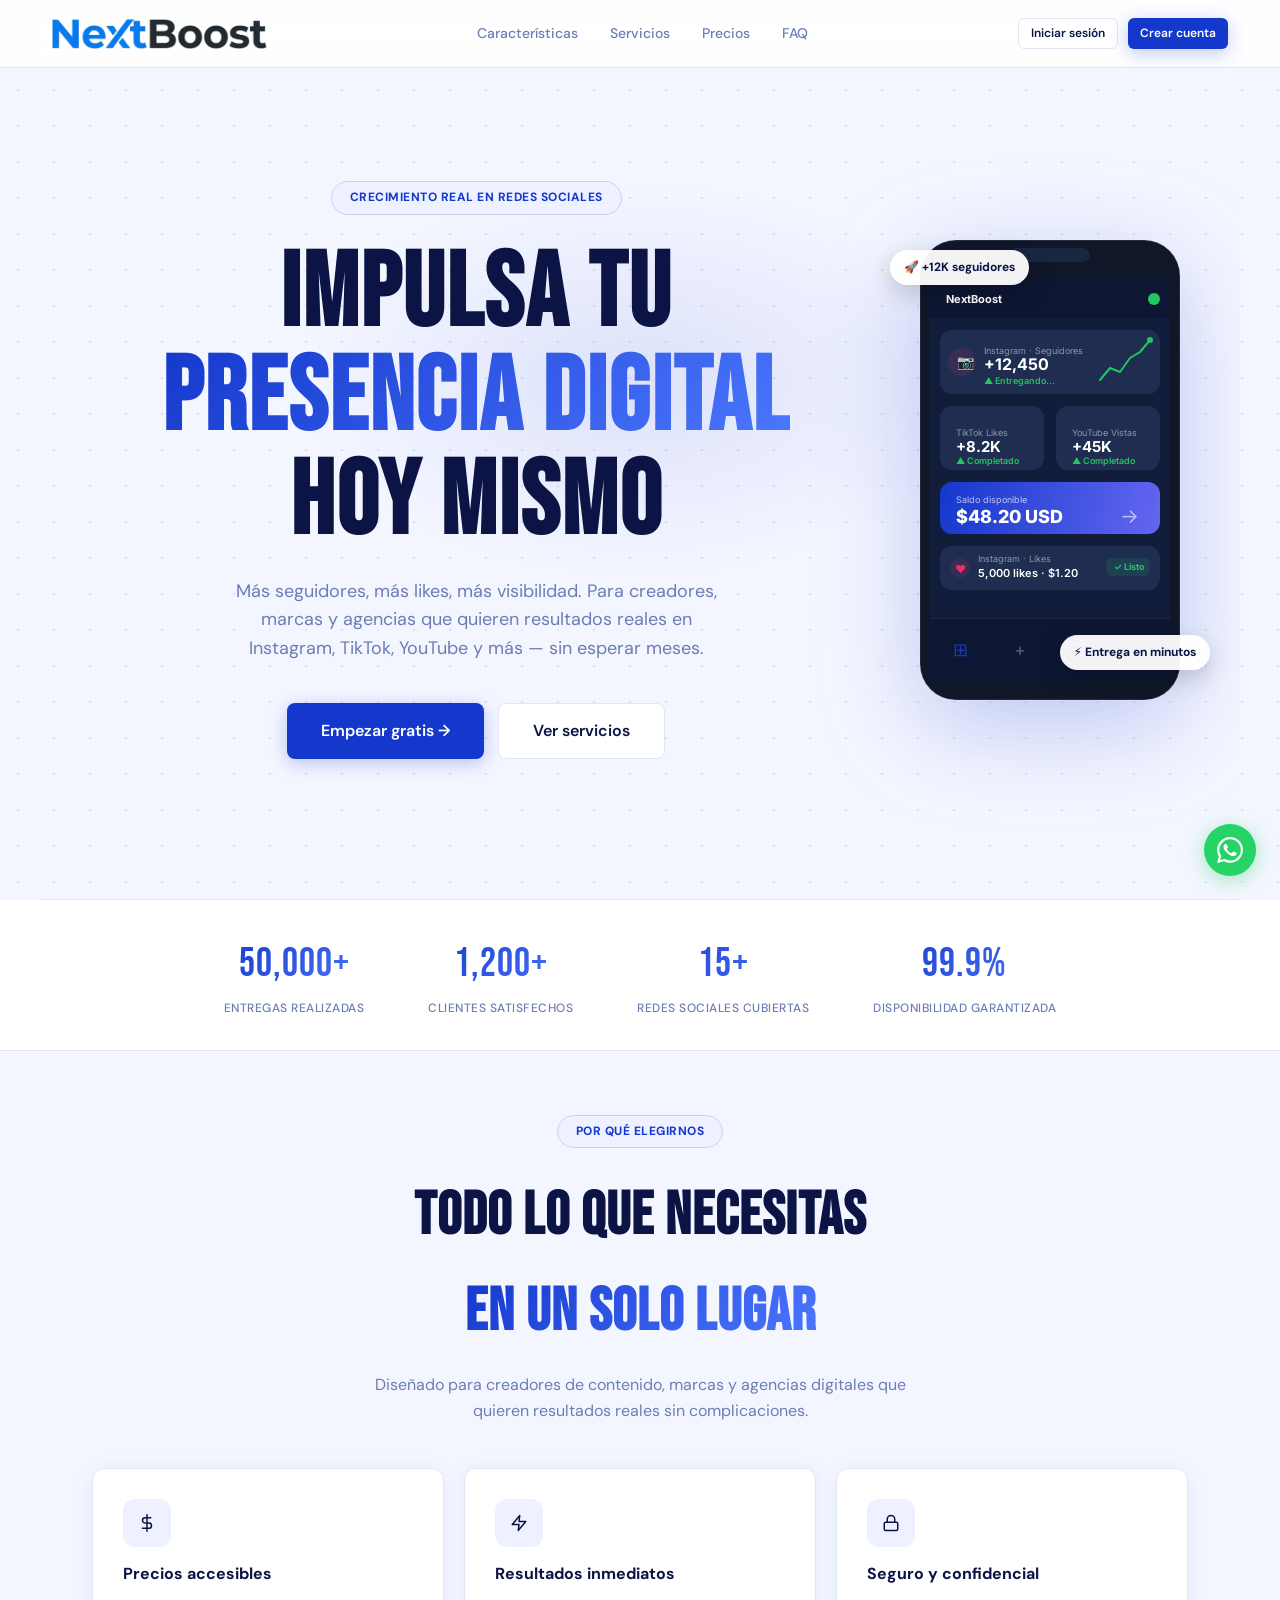
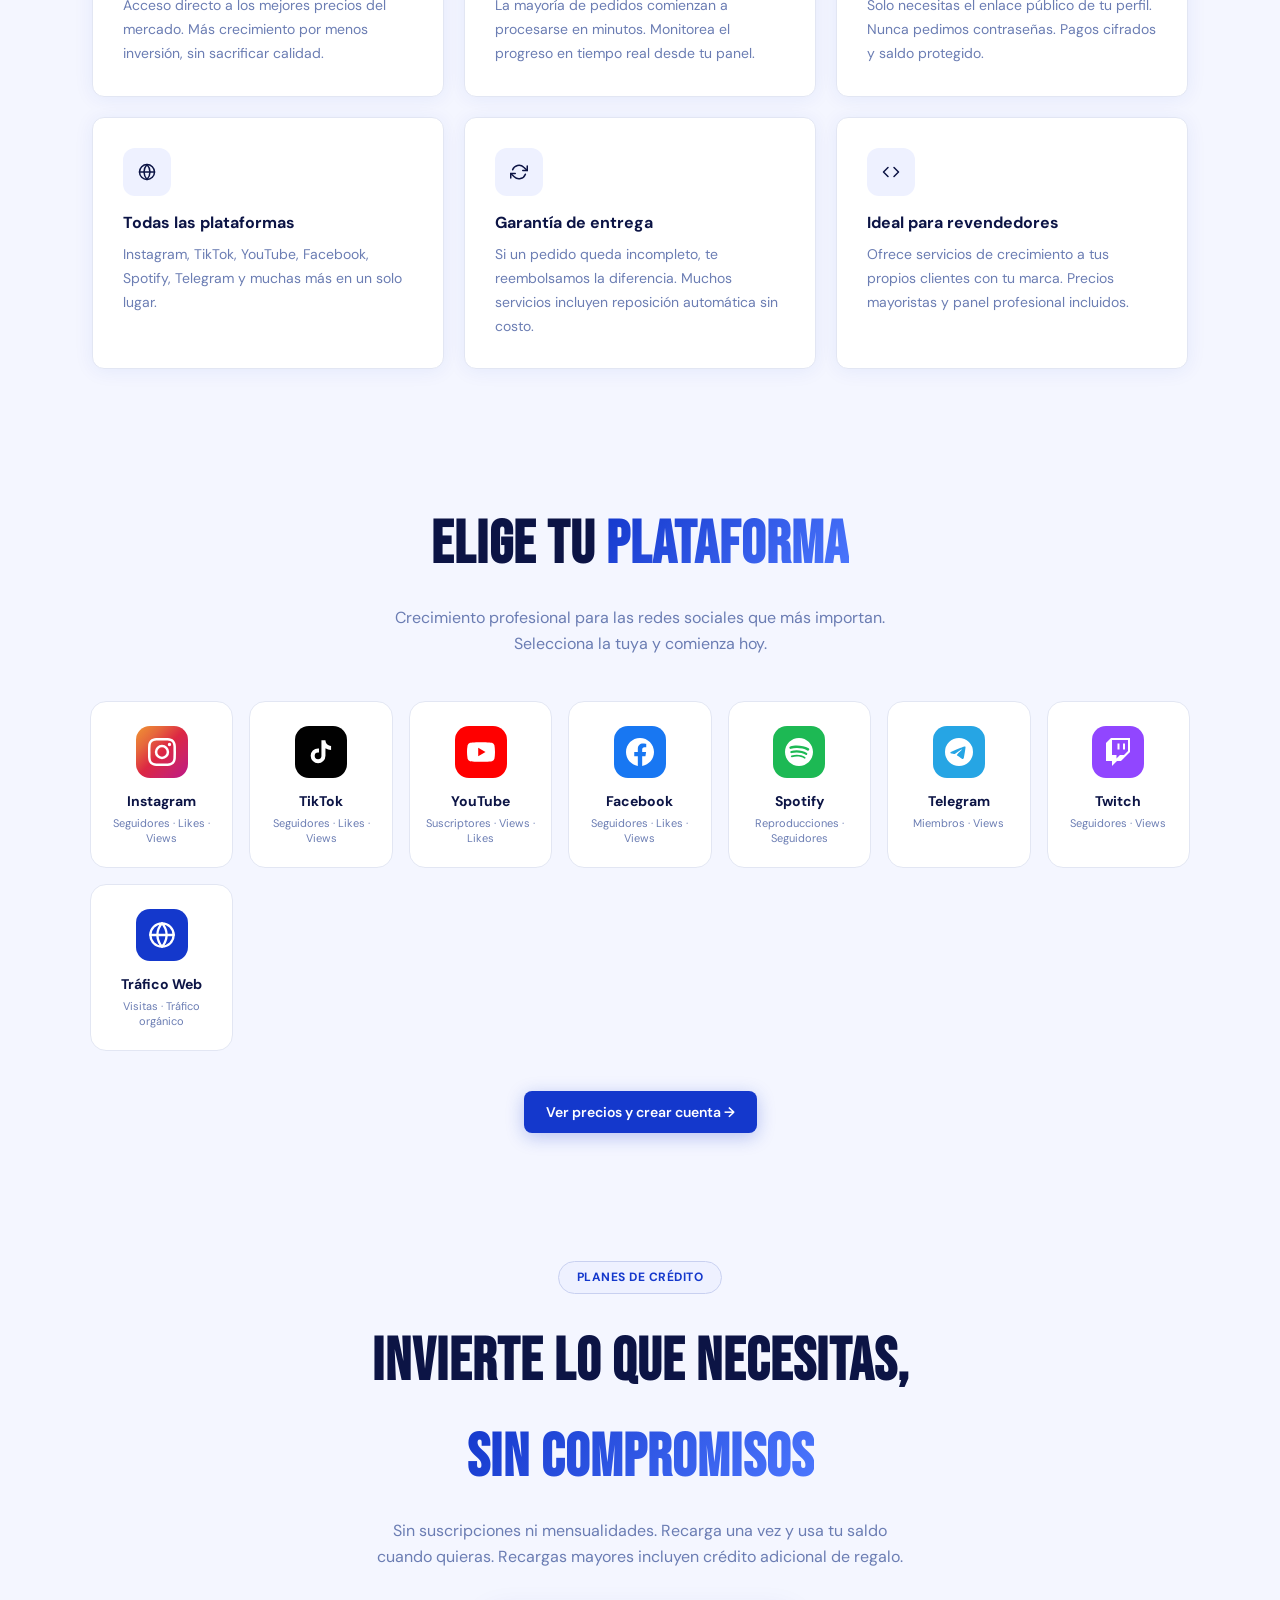
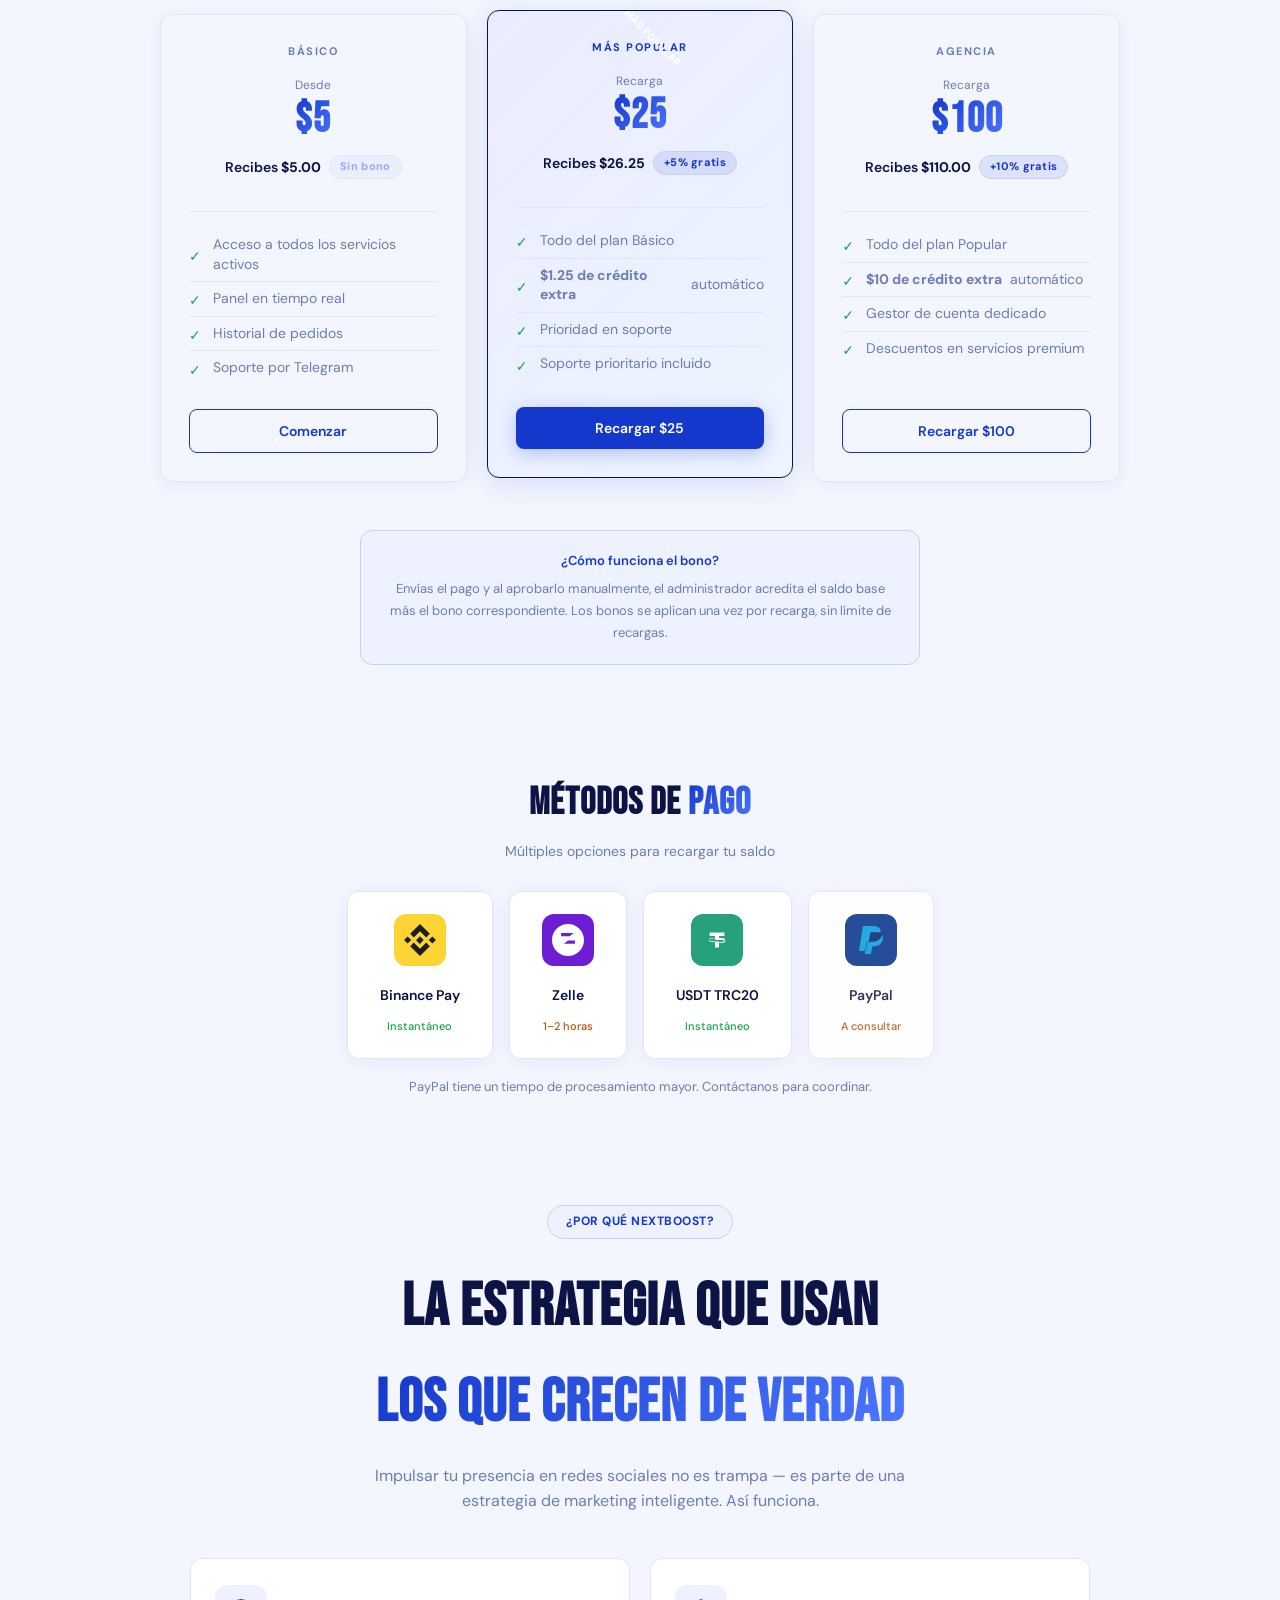
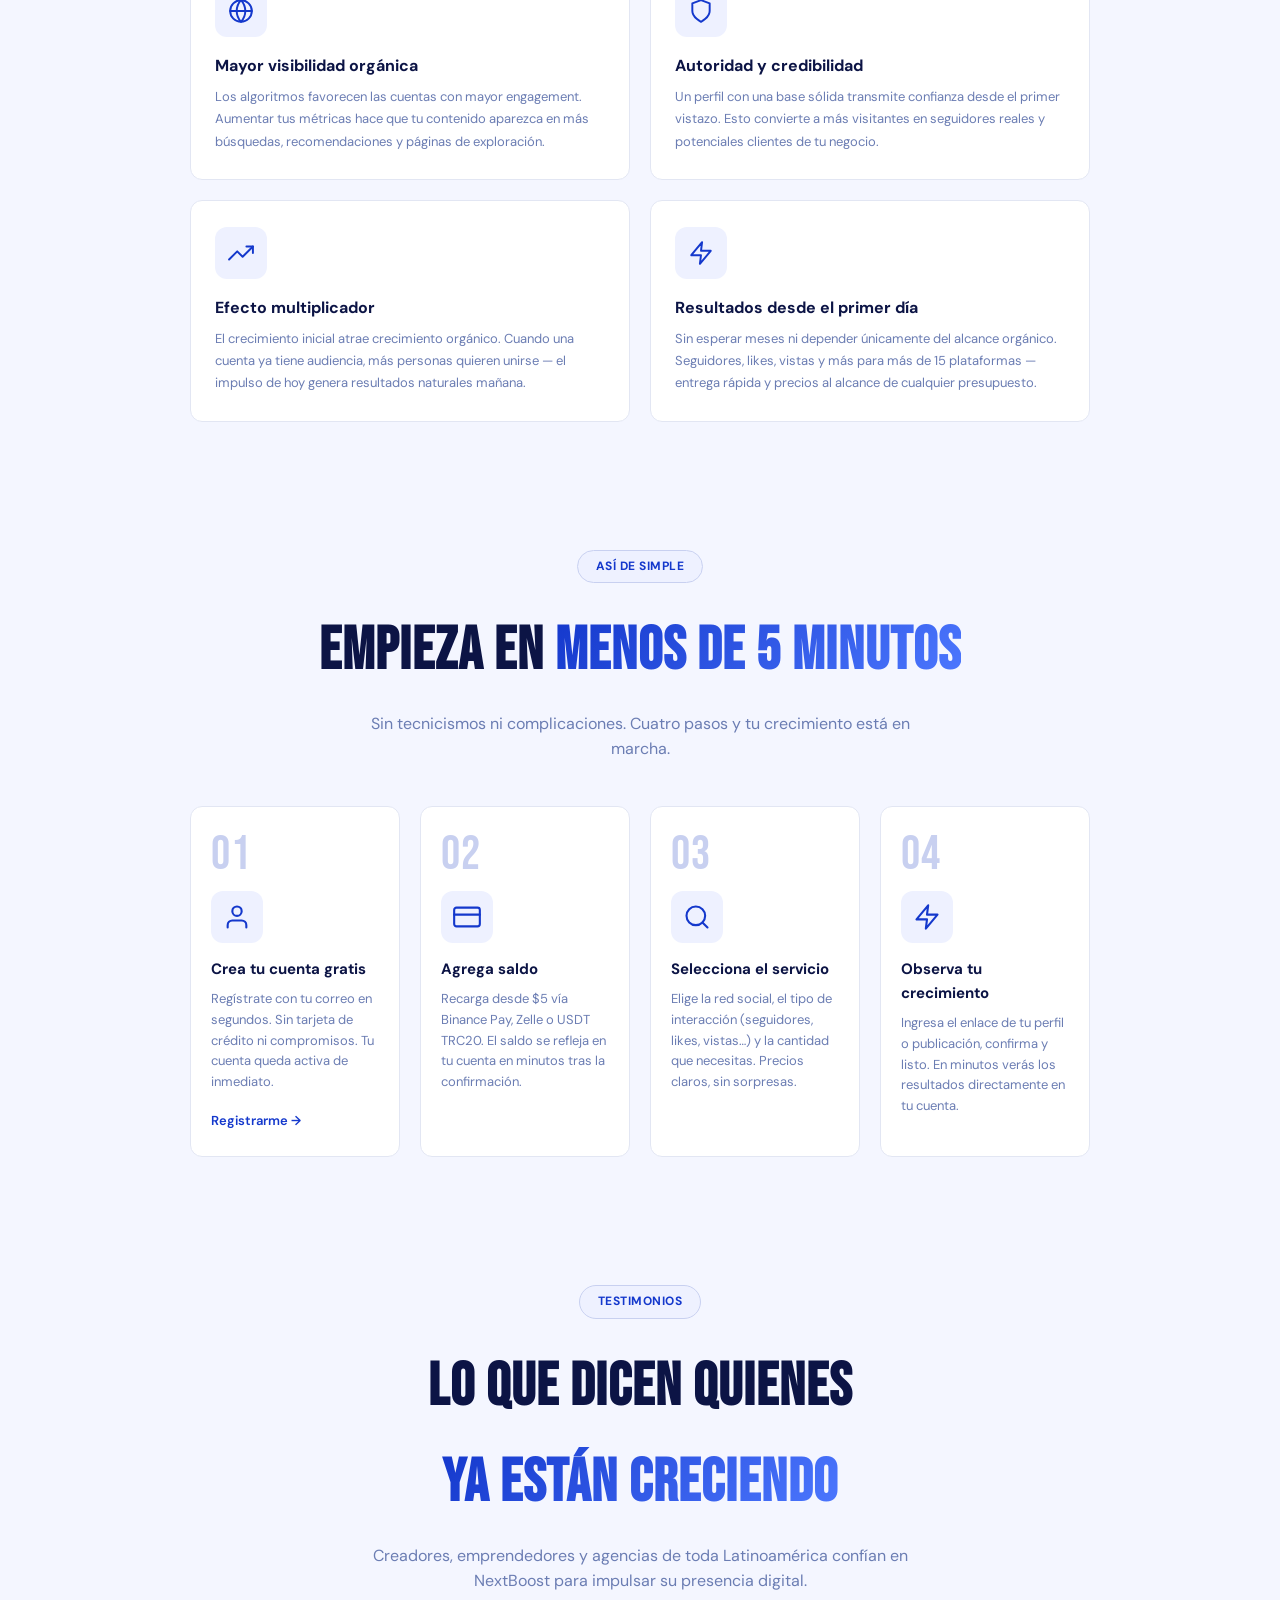
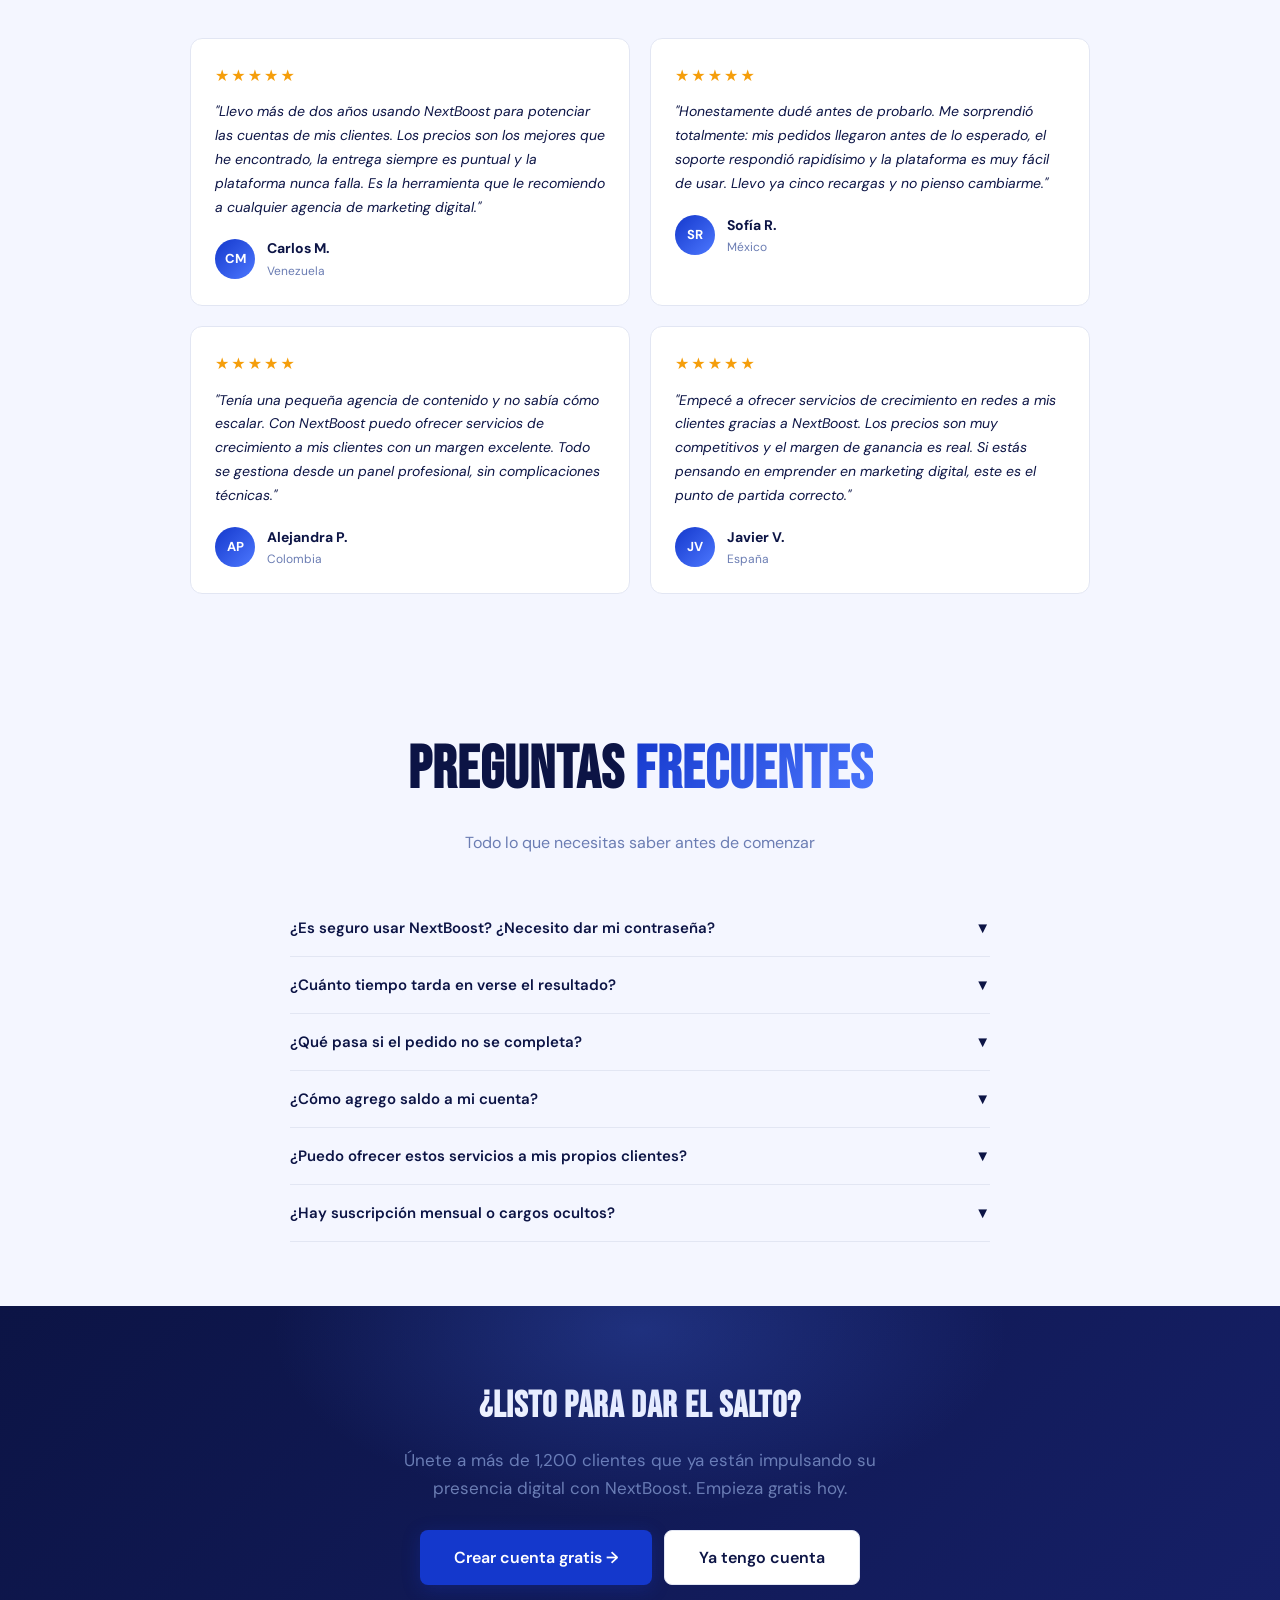
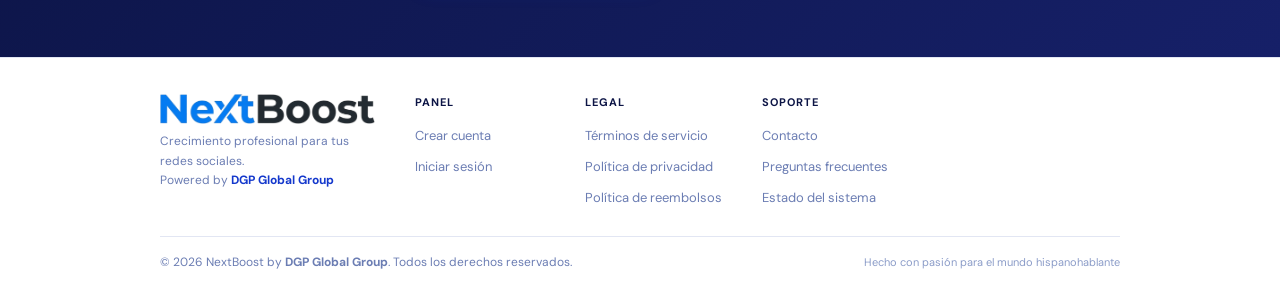
==== index.html @ 51f1a0be "SEO fixes, real PWA support, and system status page - Replace wrong domain (nextboostdgp.pages.dev -" ====
<!DOCTYPE html>
<html lang="es">
<head>
  <meta charset="UTF-8">
  <link rel="icon" type="image/svg+xml" href="favicon.svg">
  <meta name="viewport" content="width=device-width, initial-scale=1.0">
  <title>NextBoost — Impulsa tu Presencia en Redes Sociales | Seguidores, Likes y Más</title>
  <meta name="description" content="Haz crecer tu Instagram, TikTok, YouTube y más con NextBoost. Más seguidores, likes y vistas con entrega rápida, precios accesibles y soporte real. Crea tu cuenta gratis.">
  <meta name="keywords" content="crecer en instagram, más seguidores tiktok, aumentar vistas youtube, impulsar redes sociales, marketing digital, crecimiento redes sociales, seguidores instagram, likes tiktok">
  <meta property="og:type"        content="website">
  <meta property="og:title"       content="NextBoost — Impulsa tu Presencia en Redes Sociales">
  <meta property="og:description" content="Más seguidores, likes y vistas para Instagram, TikTok, YouTube y más. Entrega rápida, precios accesibles y soporte real.">
  <meta property="og:image"       content="https://nextboost.dgp-link.com/og-image.png">
  <meta property="og:image:width" content="1200">
  <meta property="og:image:height" content="630">
  <meta property="og:site_name"   content="NextBoost">
  <meta name="twitter:card"        content="summary_large_image">
  <meta name="twitter:title"       content="NextBoost — Impulsa tu Presencia en Redes Sociales">
  <meta name="twitter:description" content="Haz crecer tu Instagram, TikTok y YouTube con seguidores, likes y vistas reales. Rápido, seguro y accesible.">
  <meta name="twitter:image"       content="https://nextboost.dgp-link.com/og-image.png">
  <link rel="manifest" href="manifest.json">
  <meta name="theme-color" content="#1438cc">
  <link rel="canonical" href="https://nextboost.dgp-link.com/">
  <meta property="og:url" content="https://nextboost.dgp-link.com/">
  <link rel="preconnect" href="https://fonts.googleapis.com">
  <link rel="preconnect" href="https://fonts.gstatic.com" crossorigin>
  <link rel="preload" as="style" href="https://fonts.googleapis.com/css2?family=Inter:wght@400;500;600;700;800&display=swap" onload="this.onload=null;this.rel='stylesheet'">
  <noscript><link href="https://fonts.googleapis.com/css2?family=Inter:wght@400;500;600;700;800&display=swap" rel="stylesheet"></noscript>
  <link rel="stylesheet" href="css/style.css">
  <style>
    /* Hero two-column layout */
    .hero-inner {
      position: relative; z-index: 1;
      display: flex; align-items: center; gap: 48px;
      max-width: 1100px; width: 100%;
    }
    .hero-text { flex: 1; min-width: 0; }
    .hero-visual {
      flex: 0 0 280px; position: relative;
      display: flex; align-items: center; justify-content: center;
    }
    .hero-badge-float {
      position: absolute; background: rgba(255,255,255,.95);
      color: var(--navy); font-size: 12px; font-weight: 700;
      padding: 8px 14px; border-radius: 24px;
      box-shadow: 0 8px 24px rgba(0,0,0,.18);
      white-space: nowrap; animation: floatBadge 3s ease-in-out infinite;
    }
    .hero-badge-float-1 { top: 20px; left: -20px; animation-delay: 0s; }
    .hero-badge-float-2 { bottom: 40px; right: -20px; animation-delay: 1.5s; }
    @keyframes floatBadge {
      0%, 100% { transform: translateY(0); }
      50%       { transform: translateY(-8px); }
    }
    @media (max-width: 768px) {
      .hero-inner { flex-direction: column; text-align: center; gap: 32px; }
      .hero-text h1 { font-size: clamp(28px, 8vw, 42px); }
      .hero-text p { margin: 0 auto 28px; max-width: 400px; }
      .hero-btns { justify-content: center; }
      .hero-visual { flex: none; width: 220px; }
      .hero-badge-float-1 { top: 10px; left: -10px; }
      .hero-badge-float-2 { bottom: 20px; right: -10px; }
    }

    .hero-particle {
      position: absolute;
      border-radius: 50%;
      animation: float 8s ease-in-out infinite;
      pointer-events: none;
    }
    @keyframes float {
      0%, 100% { transform: translateY(0) scale(1); }
      50%       { transform: translateY(-20px) scale(1.05); }
    }
    .glow-orb {
      position: absolute;
      border-radius: 50%;
      filter: blur(60px);
      pointer-events: none;
      opacity: .15;
    }
    .pricing-card {
      background: var(--card); border: 1px solid var(--border);
      border-radius: var(--radius); padding: 28px; text-align: center;
      transition: all .2s; position: relative; overflow: hidden;
    }
    .pricing-card.featured {
      border-color: var(--primary);
      background: linear-gradient(135deg, #7c6fff12, #00d4ff08);
    }
    .pricing-card.featured::before {
      content: '⚡ MÁS POPULAR';
      position: absolute; top: 14px; right: -28px;
      background: linear-gradient(135deg, var(--primary), var(--primary2));
      color: #fff; font-size: 10px; font-weight: 700;
      padding: 4px 36px; transform: rotate(45deg);
      letter-spacing: .5px;
    }
    .pricing-card:hover { transform: translateY(-4px); border-color: var(--primary); }
    .price-val { font-size: 42px; font-weight: 800; margin: 12px 0 6px; }
    .price-per { font-size: 13px; color: var(--muted); margin-bottom: 20px; }
    .price-list { list-style: none; text-align: left; margin-bottom: 24px; }
    .price-list li { padding: 7px 0; font-size: 14px; border-bottom: 1px solid var(--border); display: flex; gap: 8px; align-items: center; }
    .price-list li:last-child { border-bottom: none; }
    .price-list li::before { content: '✓'; color: var(--green); font-weight: 700; }
    .counter { transition: all .5s; }
    .faq-item { border-bottom: 1px solid var(--border); }
    .faq-q { width: 100%; background: none; border: none; color: var(--text); text-align: left; padding: 18px 0; font-size: 15px; font-weight: 600; cursor: pointer; display: flex; justify-content: space-between; align-items: center; }
    .faq-q:hover { color: var(--primary); }
    .faq-a { padding-bottom: 16px; color: var(--muted); font-size: 14px; line-height: 1.7; display: none; }
    .faq-item.open .faq-a { display: block; }
    .faq-item.open .faq-arrow { transform: rotate(180deg); }
    .faq-arrow { transition: transform .2s; }
  </style>
<!-- Cloudflare Web Analytics -->
<script defer src='https://static.cloudflareinsights.com/beacon.min.js' data-cf-beacon='{"token": "1aea0aeb111349889a0e7e38d955d5a3"}'></script>
<!-- End Cloudflare Web Analytics -->
</head>
<body>

<!-- NAVBAR -->
<nav class="landing-nav">
  <a href="index.html"><img src="img/logo.png" alt="NextBoost" class="logo-img"></a>
  <div class="nav-links">
    <a href="#features">Características</a>
    <a href="#services">Servicios</a>
    <a href="precios.html">Precios</a>
    <a href="#faq">FAQ</a>
  </div>
  <div class="nav-cta">
    <a href="login.html" class="btn btn-ghost btn-sm">Iniciar sesión</a>
    <a href="register.html" class="btn btn-primary btn-sm">Crear cuenta</a>
  </div>
</nav>

<!-- HERO -->
<section class="hero" style="padding-top:120px">
  <div class="glow-orb" style="width:400px;height:400px;background:var(--primary);top:10%;left:60%"></div>
  <div class="glow-orb" style="width:300px;height:300px;background:var(--accent);top:50%;left:10%"></div>
  <div class="hero-inner">
    <div class="hero-text">
      <div class="hero-badge">Crecimiento real en redes sociales</div>
      <h1>Impulsa tu<br><span class="gradient-text">Presencia Digital</span><br>hoy mismo</h1>
      <p>Más seguidores, más likes, más visibilidad. Para creadores, marcas y agencias que quieren resultados reales en Instagram, TikTok, YouTube y más — sin esperar meses.</p>
      <div class="hero-btns">
        <a href="register.html" class="btn btn-primary btn-lg">Empezar gratis →</a>
        <a href="#services" class="btn btn-ghost btn-lg">Ver servicios</a>
      </div>
    </div>
    <!-- Phone illustration -->
    <div class="hero-visual" aria-hidden="true">
      <svg viewBox="0 0 280 480" fill="none" xmlns="http://www.w3.org/2000/svg" style="width:100%;max-width:280px;filter:drop-shadow(0 24px 48px rgba(20,56,204,.25))">
        <!-- Phone body -->
        <rect x="10" y="10" width="260" height="460" rx="36" fill="#0f1729" stroke="rgba(255,255,255,.12)" stroke-width="1.5"/>
        <!-- Screen -->
        <rect x="20" y="50" width="240" height="400" rx="8" fill="#111d3a"/>
        <!-- Notch -->
        <rect x="100" y="18" width="80" height="14" rx="7" fill="#1a2540"/>
        <!-- Top bar -->
        <rect x="20" y="50" width="240" height="38" rx="0" fill="#0d1633"/>
        <text x="36" y="73" fill="white" font-size="11" font-weight="700" font-family="Inter,sans-serif">NextBoost</text>
        <circle cx="244" cy="69" r="6" fill="#22c55e"/>

        <!-- Stat card 1 - Instagram followers -->
        <rect x="30" y="100" width="220" height="64" rx="12" fill="#1e2d50"/>
        <circle cx="52" cy="132" r="14" fill="#e1306c22"/>
        <text x="47" y="137" fill="#e1306c" font-size="14" font-family="Inter,sans-serif">📷</text>
        <text x="74" y="124" fill="rgba(255,255,255,.5)" font-size="9" font-family="Inter,sans-serif">Instagram · Seguidores</text>
        <text x="74" y="140" fill="white" font-size="16" font-weight="700" font-family="Inter,sans-serif">+12,450</text>
        <text x="74" y="154" fill="#22c55e" font-size="9" font-weight="600" font-family="Inter,sans-serif">▲ Entregando...</text>
        <!-- Mini chart -->
        <polyline points="190,150 200,138 210,142 220,128 230,122 240,110" stroke="#22c55e" stroke-width="2" stroke-linecap="round" stroke-linejoin="round"/>
        <circle cx="240" cy="110" r="3" fill="#22c55e"/>

        <!-- Stat card 2 - TikTok likes -->
        <rect x="30" y="176" width="104" height="64" rx="12" fill="#1e2d50"/>
        <text x="46" y="206" fill="rgba(255,255,255,.5)" font-size="9" font-family="Inter,sans-serif">TikTok Likes</text>
        <text x="46" y="222" fill="white" font-size="15" font-weight="700" font-family="Inter,sans-serif">+8.2K</text>
        <text x="46" y="234" fill="#22c55e" font-size="9" font-weight="600" font-family="Inter,sans-serif">▲ Completado</text>

        <!-- Stat card 3 - YouTube views -->
        <rect x="146" y="176" width="104" height="64" rx="12" fill="#1e2d50"/>
        <text x="162" y="206" fill="rgba(255,255,255,.5)" font-size="9" font-family="Inter,sans-serif">YouTube Vistas</text>
        <text x="162" y="222" fill="white" font-size="15" font-weight="700" font-family="Inter,sans-serif">+45K</text>
        <text x="162" y="234" fill="#22c55e" font-size="9" font-weight="600" font-family="Inter,sans-serif">▲ Completado</text>

        <!-- Balance -->
        <rect x="30" y="252" width="220" height="52" rx="12" fill="url(#grad1)"/>
        <defs>
          <linearGradient id="grad1" x1="30" y1="252" x2="250" y2="304" gradientUnits="userSpaceOnUse">
            <stop offset="0%" stop-color="#1438cc"/>
            <stop offset="100%" stop-color="#6366f1"/>
          </linearGradient>
        </defs>
        <text x="46" y="273" fill="rgba(255,255,255,.7)" font-size="9" font-family="Inter,sans-serif">Saldo disponible</text>
        <text x="46" y="293" fill="white" font-size="18" font-weight="800" font-family="Inter,sans-serif">$48.20 USD</text>
        <text x="210" y="293" fill="rgba(255,255,255,.6)" font-size="20" font-family="Inter,sans-serif">→</text>

        <!-- Recent order -->
        <rect x="30" y="316" width="220" height="44" rx="12" fill="#1e2d50"/>
        <circle cx="50" cy="338" r="10" fill="#e1306c22"/>
        <text x="45" y="343" fill="#e1306c" font-size="11" font-family="Inter,sans-serif">♥</text>
        <text x="68" y="332" fill="rgba(255,255,255,.5)" font-size="9" font-family="Inter,sans-serif">Instagram · Likes</text>
        <text x="68" y="347" fill="white" font-size="11" font-weight="600" font-family="Inter,sans-serif">5,000 likes · $1.20</text>
        <rect x="196" y="328" width="44" height="18" rx="6" fill="#22c55e22"/>
        <text x="204" y="340" fill="#22c55e" font-size="9" font-weight="700" font-family="Inter,sans-serif">✓ Listo</text>

        <!-- Bottom nav -->
        <rect x="20" y="388" width="240" height="62" rx="0" fill="#0d1633"/>
        <rect x="20" y="388" width="240" height="1" fill="rgba(255,255,255,.06)"/>
        <text x="50" y="426" fill="#1438cc" font-size="18" font-family="Inter,sans-serif" text-anchor="middle">⊞</text>
        <text x="110" y="426" fill="rgba(255,255,255,.3)" font-size="18" font-family="Inter,sans-serif" text-anchor="middle">+</text>
        <text x="170" y="426" fill="rgba(255,255,255,.3)" font-size="18" font-family="Inter,sans-serif" text-anchor="middle">☰</text>
        <text x="230" y="426" fill="rgba(255,255,255,.3)" font-size="18" font-family="Inter,sans-serif" text-anchor="middle">◎</text>
      </svg>
      <!-- Floating badges -->
      <div class="hero-badge-float hero-badge-float-1">🚀 +12K seguidores</div>
      <div class="hero-badge-float hero-badge-float-2">⚡ Entrega en minutos</div>
    </div>
  </div>
</section>

<!-- STATS -->
<div class="stats-bar">
  <div class="stat-item">
    <div class="val gradient-text"><span class="counter" data-target="50000">0</span>+</div>
    <div class="lbl">Entregas realizadas</div>
  </div>
  <div class="stat-item">
    <div class="val gradient-text"><span class="counter" data-target="1200">0</span>+</div>
    <div class="lbl">Clientes satisfechos</div>
  </div>
  <div class="stat-item">
    <div class="val gradient-text"><span class="counter" data-target="15">0</span>+</div>
    <div class="lbl">Redes sociales cubiertas</div>
  </div>
  <div class="stat-item">
    <div class="val gradient-text">99.9%</div>
    <div class="lbl">Disponibilidad garantizada</div>
  </div>
</div>

<!-- FEATURES -->
<section id="features">
  <div class="hero-badge" style="margin:0 auto 20px;display:table">Por qué elegirnos</div>
  <h2>Todo lo que necesitas<br><span class="gradient-text">en un solo lugar</span></h2>
  <p class="subtitle">Diseñado para creadores de contenido, marcas y agencias digitales que quieren resultados reales sin complicaciones.</p>
  <div class="features-grid">
    <div class="feature-card">
      <div class="icon"><svg width="18" height="18" viewBox="0 0 24 24" fill="none" stroke="currentColor" stroke-width="2" stroke-linecap="round" stroke-linejoin="round"><line x1="12" y1="1" x2="12" y2="23"/><path d="M17 5H9.5a3.5 3.5 0 0 0 0 7h5a3.5 3.5 0 0 1 0 7H6"/></svg></div>
      <h3>Precios accesibles</h3>
      <p>Acceso directo a los mejores precios del mercado. Más crecimiento por menos inversión, sin sacrificar calidad.</p>
    </div>
    <div class="feature-card">
      <div class="icon"><svg width="18" height="18" viewBox="0 0 24 24" fill="none" stroke="currentColor" stroke-width="2" stroke-linecap="round" stroke-linejoin="round"><polygon points="13 2 3 14 12 14 11 22 21 10 12 10 13 2"/></svg></div>
      <h3>Resultados inmediatos</h3>
      <p>La mayoría de pedidos comienzan a procesarse en minutos. Monitorea el progreso en tiempo real desde tu panel.</p>
    </div>
    <div class="feature-card">
      <div class="icon"><svg width="18" height="18" viewBox="0 0 24 24" fill="none" stroke="currentColor" stroke-width="2" stroke-linecap="round" stroke-linejoin="round"><rect x="3" y="11" width="18" height="11" rx="2"/><path d="M7 11V7a5 5 0 0 1 10 0v4"/></svg></div>
      <h3>Seguro y confidencial</h3>
      <p>Solo necesitas el enlace público de tu perfil. Nunca pedimos contraseñas. Pagos cifrados y saldo protegido.</p>
    </div>
    <div class="feature-card">
      <div class="icon"><svg width="18" height="18" viewBox="0 0 24 24" fill="none" stroke="currentColor" stroke-width="2" stroke-linecap="round" stroke-linejoin="round"><circle cx="12" cy="12" r="10"/><line x1="2" y1="12" x2="22" y2="12"/><path d="M12 2a15.3 15.3 0 0 1 4 10 15.3 15.3 0 0 1-4 10 15.3 15.3 0 0 1-4-10 15.3 15.3 0 0 1 4-10z"/></svg></div>
      <h3>Todas las plataformas</h3>
      <p>Instagram, TikTok, YouTube, Facebook, Spotify, Telegram y muchas más en un solo lugar.</p>
    </div>
    <div class="feature-card">
      <div class="icon"><svg width="18" height="18" viewBox="0 0 24 24" fill="none" stroke="currentColor" stroke-width="2" stroke-linecap="round" stroke-linejoin="round"><polyline points="23 4 23 10 17 10"/><polyline points="1 20 1 14 7 14"/><path d="M3.51 9a9 9 0 0 1 14.85-3.36L23 10M1 14l4.64 4.36A9 9 0 0 0 20.49 15"/></svg></div>
      <h3>Garantía de entrega</h3>
      <p>Si un pedido queda incompleto, te reembolsamos la diferencia. Muchos servicios incluyen reposición automática sin costo.</p>
    </div>
    <div class="feature-card">
      <div class="icon"><svg width="18" height="18" viewBox="0 0 24 24" fill="none" stroke="currentColor" stroke-width="2" stroke-linecap="round" stroke-linejoin="round"><polyline points="16 18 22 12 16 6"/><polyline points="8 6 2 12 8 18"/></svg></div>
      <h3>Ideal para revendedores</h3>
      <p>Ofrece servicios de crecimiento a tus propios clientes con tu marca. Precios mayoristas y panel profesional incluidos.</p>
    </div>
  </div>
</section>

<!-- NETWORKS -->
<section id="services" style="background:var(--bg2);max-width:100%;padding:64px 40px">
  <div style="max-width:1100px;margin:0 auto">
    <h2>Elige tu <span class="gradient-text">plataforma</span></h2>
    <p class="subtitle">Crecimiento profesional para las redes sociales que más importan. Selecciona la tuya y comienza hoy.</p>
    <div class="platforms-grid">

      <a href="register.html?platform=Instagram" class="platform-card">
        <div class="platform-icon" style="background:linear-gradient(135deg,#f09433,#e6683c,#dc2743,#cc2366,#bc1888)">
          <svg width="28" height="28" viewBox="0 0 24 24" fill="#fff"><path d="M12 2.163c3.204 0 3.584.012 4.85.07 3.252.148 4.771 1.691 4.919 4.919.058 1.265.069 1.645.069 4.849 0 3.205-.012 3.584-.069 4.849-.149 3.225-1.664 4.771-4.919 4.919-1.266.058-1.644.07-4.85.07-3.204 0-3.584-.012-4.849-.07-3.26-.149-4.771-1.699-4.919-4.92-.058-1.265-.07-1.644-.07-4.849 0-3.204.013-3.583.07-4.849.149-3.227 1.664-4.771 4.919-4.919 1.266-.057 1.645-.069 4.849-.069zM12 0C8.741 0 8.333.014 7.053.072 2.695.272.273 2.69.073 7.052.014 8.333 0 8.741 0 12c0 3.259.014 3.668.072 4.948.2 4.358 2.618 6.78 6.98 6.98C8.333 23.986 8.741 24 12 24c3.259 0 3.668-.014 4.948-.072 4.354-.2 6.782-2.618 6.979-6.98.059-1.28.073-1.689.073-4.948 0-3.259-.014-3.667-.072-4.947-.196-4.354-2.617-6.78-6.979-6.98C15.668.014 15.259 0 12 0zm0 5.838a6.162 6.162 0 1 0 0 12.324 6.162 6.162 0 0 0 0-12.324zM12 16a4 4 0 1 1 0-8 4 4 0 0 1 0 8zm6.406-11.845a1.44 1.44 0 1 0 0 2.881 1.44 1.44 0 0 0 0-2.881z"/></svg>
        </div>
        <div class="platform-name">Instagram</div>
        <div class="platform-sub">Seguidores · Likes · Views</div>
      </a>

      <a href="register.html?platform=TikTok" class="platform-card">
        <div class="platform-icon" style="background:#010101">
          <svg width="28" height="28" viewBox="0 0 24 24" fill="#fff"><path d="M19.59 6.69a4.83 4.83 0 0 1-3.77-4.25V2h-3.45v13.67a2.89 2.89 0 0 1-2.88 2.5 2.89 2.89 0 0 1-2.89-2.89 2.89 2.89 0 0 1 2.89-2.89c.28 0 .54.04.79.1V9.01a6.33 6.33 0 0 0-.79-.05 6.34 6.34 0 0 0-6.34 6.34 6.34 6.34 0 0 0 6.34 6.34 6.34 6.34 0 0 0 6.33-6.34V8.69a8.22 8.22 0 0 0 4.82 1.55V6.79a4.85 4.85 0 0 1-1.05-.1z"/></svg>
        </div>
        <div class="platform-name">TikTok</div>
        <div class="platform-sub">Seguidores · Likes · Views</div>
      </a>

      <a href="register.html?platform=YouTube" class="platform-card">
        <div class="platform-icon" style="background:#FF0000">
          <svg width="28" height="28" viewBox="0 0 24 24" fill="#fff"><path d="M23.495 6.205a3.007 3.007 0 0 0-2.088-2.088c-1.87-.501-9.396-.501-9.396-.501s-7.507-.01-9.396.501A3.007 3.007 0 0 0 .527 6.205a31.247 31.247 0 0 0-.522 5.805 31.247 31.247 0 0 0 .522 5.783 3.007 3.007 0 0 0 2.088 2.088c1.868.502 9.396.502 9.396.502s7.506 0 9.396-.502a3.007 3.007 0 0 0 2.088-2.088 31.247 31.247 0 0 0 .5-5.783 31.247 31.247 0 0 0-.5-5.805zM9.609 15.601V8.408l6.264 3.602z"/></svg>
        </div>
        <div class="platform-name">YouTube</div>
        <div class="platform-sub">Suscriptores · Views · Likes</div>
      </a>

      <a href="register.html?platform=Facebook" class="platform-card">
        <div class="platform-icon" style="background:#1877F2">
          <svg width="28" height="28" viewBox="0 0 24 24" fill="#fff"><path d="M24 12.073c0-6.627-5.373-12-12-12s-12 5.373-12 12c0 5.99 4.388 10.954 10.125 11.854v-8.385H7.078v-3.47h3.047V9.43c0-3.007 1.792-4.669 4.533-4.669 1.312 0 2.686.235 2.686.235v2.953H15.83c-1.491 0-1.956.925-1.956 1.874v2.25h3.328l-.532 3.47h-2.796v8.385C19.612 23.027 24 18.062 24 12.073z"/></svg>
        </div>
        <div class="platform-name">Facebook</div>
        <div class="platform-sub">Seguidores · Likes · Views</div>
      </a>


      <a href="register.html?platform=Spotify" class="platform-card">
        <div class="platform-icon" style="background:#1DB954">
          <svg width="28" height="28" viewBox="0 0 24 24" fill="#fff"><path d="M12 0C5.4 0 0 5.4 0 12s5.4 12 12 12 12-5.4 12-12S18.66 0 12 0zm5.521 17.34c-.24.359-.66.48-1.021.24-2.82-1.74-6.36-2.101-10.561-1.141-.418.122-.779-.179-.899-.539-.12-.421.18-.78.54-.9 4.56-1.021 8.52-.6 11.64 1.32.42.18.479.659.301 1.02zm1.44-3.3c-.301.42-.841.6-1.262.3-3.239-1.98-8.159-2.58-11.939-1.38-.479.12-1.02-.12-1.14-.6-.12-.48.12-1.021.6-1.141C9.6 9.9 15 10.561 18.72 12.84c.361.181.54.78.241 1.2zm.12-3.36C15.24 8.4 8.82 8.16 5.16 9.301c-.6.179-1.2-.181-1.38-.721-.18-.601.18-1.2.72-1.381 4.26-1.26 11.28-1.02 15.721 1.621.539.3.719 1.02.419 1.56-.299.421-1.02.599-1.559.3z"/></svg>
        </div>
        <div class="platform-name">Spotify</div>
        <div class="platform-sub">Reproducciones · Seguidores</div>
      </a>

      <a href="register.html?platform=Telegram" class="platform-card">
        <div class="platform-icon" style="background:#26A5E4">
          <svg width="28" height="28" viewBox="0 0 24 24" fill="#fff"><path d="M11.944 0A12 12 0 0 0 0 12a12 12 0 0 0 12 12 12 12 0 0 0 12-12A12 12 0 0 0 12 0a12 12 0 0 0-.056 0zm4.962 7.224c.1-.002.321.023.465.14a.506.506 0 0 1 .171.325c.016.093.036.306.02.472-.18 1.898-.96 6.502-1.36 8.627-.168.9-.499 1.201-.82 1.23-.696.065-1.225-.46-1.9-.902-1.056-.693-1.653-1.124-2.678-1.8-1.185-.78-.417-1.21.258-1.91.177-.184 3.247-2.977 3.307-3.23.007-.032.014-.15-.056-.212s-.174-.041-.249-.024c-.106.024-1.793 1.14-5.061 3.345-.48.33-.913.49-1.302.48-.428-.008-1.252-.241-1.865-.44-.752-.245-1.349-.374-1.297-.789.027-.216.325-.437.893-.663 3.498-1.524 5.83-2.529 6.998-3.014 3.332-1.386 4.025-1.627 4.476-1.635z"/></svg>
        </div>
        <div class="platform-name">Telegram</div>
        <div class="platform-sub">Miembros · Views</div>
      </a>

      <a href="register.html?platform=Twitch" class="platform-card">
        <div class="platform-icon" style="background:#9146FF">
          <svg width="28" height="28" viewBox="0 0 24 24" fill="#fff"><path d="M11.571 4.714h1.715v5.143H11.57zm4.715 0H18v5.143h-1.714zM6 0L1.714 4.286v15.428h5.143V24l4.286-4.286h3.428L22.286 12V0zm14.571 11.143l-3.428 3.428h-3.429l-3 3v-3H6.857V1.714h13.714z"/></svg>
        </div>
        <div class="platform-name">Twitch</div>
        <div class="platform-sub">Seguidores · Views</div>
      </a>

      <a href="register.html?platform=web" class="platform-card">
        <div class="platform-icon" style="background:var(--blue)">
          <svg width="28" height="28" viewBox="0 0 24 24" fill="none" stroke="#fff" stroke-width="2" stroke-linecap="round" stroke-linejoin="round"><circle cx="12" cy="12" r="10"/><line x1="2" y1="12" x2="22" y2="12"/><path d="M12 2a15.3 15.3 0 0 1 4 10 15.3 15.3 0 0 1-4 10 15.3 15.3 0 0 1-4-10 15.3 15.3 0 0 1 4-10z"/></svg>
        </div>
        <div class="platform-name">Tráfico Web</div>
        <div class="platform-sub">Visitas · Tráfico orgánico</div>
      </a>

    </div>
    <div style="text-align:center;margin-top:40px">
      <a href="precios.html" class="btn btn-primary">Ver precios y crear cuenta →</a>
    </div>
  </div>
</section>

<!-- PRICING -->
<section id="pricing">
  <div class="hero-badge" style="margin:0 auto 20px;display:table">Planes de crédito</div>
  <h2>Invierte lo que necesitas,<br><span class="gradient-text">sin compromisos</span></h2>
  <p class="subtitle">Sin suscripciones ni mensualidades. Recarga una vez y usa tu saldo cuando quieras. Recargas mayores incluyen crédito adicional de regalo.</p>

  <div class="grid-3" style="max-width:960px;margin:0 auto 48px">

    <!-- Básico -->
    <div class="pricing-card">
      <div class="pricing-tier-label">Básico</div>
      <div class="pricing-amount">
        <span class="pricing-from">Desde</span>
        <span class="price-val gradient-text">$5</span>
      </div>
      <div class="pricing-credit-row">
        <span class="pricing-credit-you">Recibes <strong>$5.00</strong></span>
        <span class="pricing-bonus-tag" style="opacity:.4">Sin bono</span>
      </div>
      <div class="pricing-divider"></div>
      <ul class="price-list">
        <li>Acceso a todos los servicios activos</li>
        <li>Panel en tiempo real</li>
        <li>Historial de pedidos</li>
        <li>Soporte por Telegram</li>
      </ul>
      <a href="register.html" class="btn btn-outline btn-full">Comenzar</a>
    </div>

    <!-- Popular -->
    <div class="pricing-card featured">
      <div class="pricing-tier-label" style="color:var(--blue)">Más popular</div>
      <div class="pricing-amount">
        <span class="pricing-from">Recarga</span>
        <span class="price-val gradient-text">$25</span>
      </div>
      <div class="pricing-credit-row">
        <span class="pricing-credit-you">Recibes <strong>$26.25</strong></span>
        <span class="pricing-bonus-tag">+5% gratis</span>
      </div>
      <div class="pricing-divider"></div>
      <ul class="price-list">
        <li>Todo del plan Básico</li>
        <li><strong>$1.25 de crédito extra</strong> automático</li>
        <li>Prioridad en soporte</li>
        <li>Soporte prioritario incluido</li>
      </ul>
      <a href="register.html" class="btn btn-primary btn-full">Recargar $25</a>
    </div>

    <!-- Agency -->
    <div class="pricing-card">
      <div class="pricing-tier-label">Agencia</div>
      <div class="pricing-amount">
        <span class="pricing-from">Recarga</span>
        <span class="price-val gradient-text">$100</span>
      </div>
      <div class="pricing-credit-row">
        <span class="pricing-credit-you">Recibes <strong>$110.00</strong></span>
        <span class="pricing-bonus-tag">+10% gratis</span>
      </div>
      <div class="pricing-divider"></div>
      <ul class="price-list">
        <li>Todo del plan Popular</li>
        <li><strong>$10 de crédito extra</strong> automático</li>
        <li>Gestor de cuenta dedicado</li>
        <li>Descuentos en servicios premium</li>
      </ul>
      <a href="register.html" class="btn btn-outline btn-full">Recargar $100</a>
    </div>

  </div>

  <!-- Bonus note -->
  <div style="max-width:560px;margin:0 auto;text-align:center;padding:20px 24px;background:var(--blue-xs);border:1.5px solid var(--border2);border-radius:12px">
    <div style="font-size:13px;color:var(--blue);font-weight:600;margin-bottom:6px">¿Cómo funciona el bono?</div>
    <div style="font-size:13px;color:var(--muted);line-height:1.7">Envías el pago y al aprobarlo manualmente, el administrador acredita el saldo base más el bono correspondiente. Los bonos se aplican una vez por recarga, sin límite de recargas.</div>
  </div>
</section>

<!-- PAYMENTS -->
<section style="background:var(--bg2);max-width:100%;padding:44px 40px">
  <div style="max-width:900px;margin:0 auto;text-align:center">
    <h2 style="font-size:clamp(26px,3.4vw,38px);margin-bottom:6px">Métodos de <span class="gradient-text">pago</span></h2>
    <p class="subtitle" style="margin-bottom:28px;font-size:14px">Múltiples opciones para recargar tu saldo</p>
    <div class="payment-grid">

      <!-- Binance Pay -->
      <div class="payment-card">
        <div class="pay-icon" style="background:#FCD535;border-radius:12px;width:52px;height:52px;display:flex;align-items:center;justify-content:center;margin:0 auto 10px">
          <svg viewBox="0 0 126.61 126.61" width="32" height="32" xmlns="http://www.w3.org/2000/svg">
            <path d="M38.73 53.2 63.3 28.58l24.59 24.63 14.3-14.31L63.3 0 24.43 38.9zM0 63.31l14.3-14.31 14.31 14.31-14.31 14.3zM38.73 73.41 63.3 98 87.89 73.41l14.31 14.28-.05.05L63.3 126.61 24.43 87.7l-.05-.05zM98 63.31l14.3-14.31 14.31 14.31-14.31 14.3zM77.83 63.3l-14.53-14.54L49.57 62.48l-1.57 1.58-.34.34.34.34.16.16 14.37 14.38 14.53-14.56.01-.01-.01-.01z" fill="#1E1E1E"/>
          </svg>
        </div>
        <div style="font-weight:600;color:var(--navy)">Binance Pay</div>
        <div style="font-size:11px;color:#16a34a;font-weight:500;margin-top:4px">Instantáneo</div>
      </div>

      <!-- Zelle -->
      <div class="payment-card">
        <div class="pay-icon" style="background:#6D1ED4;border-radius:12px;width:52px;height:52px;display:flex;align-items:center;justify-content:center;margin:0 auto 10px">
          <svg viewBox="0 0 60 60" width="32" height="32" xmlns="http://www.w3.org/2000/svg">
            <path d="M30 0C13.43 0 0 13.43 0 30s13.43 30 30 30 30-13.43 30-30S46.57 0 30 0zm12 37H22.5l17-14H17v-6h23.5L23.5 31H43v6z" fill="#fff"/>
          </svg>
        </div>
        <div style="font-weight:600;color:var(--navy)">Zelle</div>
        <div style="font-size:11px;color:#b45309;font-weight:500;margin-top:4px">1–2 horas</div>
      </div>

      <!-- USDT TRC20 -->
      <div class="payment-card">
        <div class="pay-icon" style="background:#26A17B;border-radius:12px;width:52px;height:52px;display:flex;align-items:center;justify-content:center;margin:0 auto 10px">
          <svg viewBox="0 0 2000 2000" width="32" height="32" xmlns="http://www.w3.org/2000/svg">
            <path d="M1000 0C447.7 0 0 447.7 0 1000s447.7 1000 1000 1000 1000-447.7 1000-1000S1552.3 0 1000 0z" fill="#26A17B"/>
            <path d="M1123.4 866.8V752H1463V532H537v220h339.6v114.7C623.4 879.2 481 912.9 481 1000s142.4 120.8 395.6 133.2V1468h247v-334.9C1377.6 1120.7 1519 1087.1 1519 1000s-141.4-120.8-395.6-133.2zm0 222.4v.6c-6.6.4-40.6 2.5-116.2 2.5-60.3 0-102.8-1.8-117.8-2.5v-.7c-232.4-10.2-405.6-50.4-405.6-99s173.2-88.8 405.6-99V997c15.2.9 58.8 3.7 118.8 3.7 72.2 0 108.4-3.3 115.2-3.7v-6.8c232.4 10.2 405.6 50.4 405.6 99s-173.2 88.8-405.6 99z" fill="#fff"/>
          </svg>
        </div>
        <div style="font-weight:600;color:var(--navy)">USDT TRC20</div>
        <div style="font-size:11px;color:#16a34a;font-weight:500;margin-top:4px">Instantáneo</div>
      </div>

      <!-- PayPal -->
      <div class="payment-card" style="opacity:.85">
        <div class="pay-icon" style="background:#003087;border-radius:12px;width:52px;height:52px;display:flex;align-items:center;justify-content:center;margin:0 auto 10px">
          <svg viewBox="0 0 24 24" width="28" height="28" xmlns="http://www.w3.org/2000/svg">
            <path d="M7.076 21.337H2.47a.641.641 0 0 1-.633-.74L4.944.901C5.026.382 5.474 0 5.998 0h7.46c2.57 0 4.578.543 5.69 1.81 1.01 1.15 1.304 2.42 1.012 4.287-.023.143-.047.288-.077.437-.983 5.05-4.349 6.797-8.647 6.797h-2.19c-.524 0-.968.382-1.05.9l-1.12 7.106zm14.146-14.42a3.35 3.35 0 0 0-.607-.541c-.013.076-.026.175-.041.254-.93 4.778-4.005 7.201-9.138 7.201h-2.19a.563.563 0 0 0-.556.479l-1.187 7.527h-.506l-.24 1.516a.56.56 0 0 0 .554.647h3.882c.46 0 .85-.334.922-.788.06-.26.76-4.852.816-5.09a.932.932 0 0 1 .923-.788h.58c3.76 0 6.705-1.528 7.565-5.946.36-1.847.174-3.388-.777-4.471z" fill="#009cde"/>
            <path d="M19.432 5.624c-.223-.065-.452-.12-.687-.165a8.68 8.68 0 0 0-1.38-.108H12.22a.92.92 0 0 0-.922.788l-1.24 7.858-.036.23a1.05 1.05 0 0 1 1.038-.9h2.19c4.298 0 7.664-1.746 8.647-6.797.03-.149.054-.294.077-.437-.253-.133-.526-.249-.542-.469z" fill="#012169"/>
          </svg>
        </div>
        <div style="font-weight:600;color:var(--navy)">PayPal</div>
        <div style="font-size:11px;color:#b45309;font-weight:500;margin-top:4px">A consultar</div>
      </div>

    </div>
    <p style="font-size:13px;color:var(--muted);margin-top:18px">PayPal tiene un tiempo de procesamiento mayor. Contáctanos para coordinar.</p>
  </div>
</section>

<!-- BENEFITS -->
<section id="beneficios">
  <div style="max-width:900px;margin:0 auto;text-align:center">
    <div class="hero-badge" style="margin:0 auto 20px;display:table">¿Por qué NextBoost?</div>
    <h2>La estrategia que usan<br><span class="gradient-text">los que crecen de verdad</span></h2>
    <p class="subtitle">Impulsar tu presencia en redes sociales no es trampa — es parte de una estrategia de marketing inteligente. Así funciona.</p>
    <div class="benefits-grid">

      <div class="benefit-card">
        <div class="benefit-icon">
          <svg width="26" height="26" viewBox="0 0 24 24" fill="none" stroke="var(--blue)" stroke-width="1.8" stroke-linecap="round" stroke-linejoin="round"><circle cx="12" cy="12" r="10"/><line x1="2" y1="12" x2="22" y2="12"/><path d="M12 2a15.3 15.3 0 0 1 4 10 15.3 15.3 0 0 1-4 10 15.3 15.3 0 0 1-4-10 15.3 15.3 0 0 1 4-10z"/></svg>
        </div>
        <h3>Mayor visibilidad orgánica</h3>
        <p>Los algoritmos favorecen las cuentas con mayor engagement. Aumentar tus métricas hace que tu contenido aparezca en más búsquedas, recomendaciones y páginas de exploración.</p>
      </div>

      <div class="benefit-card">
        <div class="benefit-icon">
          <svg width="26" height="26" viewBox="0 0 24 24" fill="none" stroke="var(--blue)" stroke-width="1.8" stroke-linecap="round" stroke-linejoin="round"><path d="M12 22s8-4 8-10V5l-8-3-8 3v7c0 6 8 10 8 10z"/></svg>
        </div>
        <h3>Autoridad y credibilidad</h3>
        <p>Un perfil con una base sólida transmite confianza desde el primer vistazo. Esto convierte a más visitantes en seguidores reales y potenciales clientes de tu negocio.</p>
      </div>

      <div class="benefit-card">
        <div class="benefit-icon">
          <svg width="26" height="26" viewBox="0 0 24 24" fill="none" stroke="var(--blue)" stroke-width="1.8" stroke-linecap="round" stroke-linejoin="round"><polyline points="23 6 13.5 15.5 8.5 10.5 1 18"/><polyline points="17 6 23 6 23 12"/></svg>
        </div>
        <h3>Efecto multiplicador</h3>
        <p>El crecimiento inicial atrae crecimiento orgánico. Cuando una cuenta ya tiene audiencia, más personas quieren unirse — el impulso de hoy genera resultados naturales mañana.</p>
      </div>

      <div class="benefit-card">
        <div class="benefit-icon">
          <svg width="26" height="26" viewBox="0 0 24 24" fill="none" stroke="var(--blue)" stroke-width="1.8" stroke-linecap="round" stroke-linejoin="round"><polygon points="13 2 3 14 12 14 11 22 21 10 12 10 13 2"/></svg>
        </div>
        <h3>Resultados desde el primer día</h3>
        <p>Sin esperar meses ni depender únicamente del alcance orgánico. Seguidores, likes, vistas y más para más de 15 plataformas — entrega rápida y precios al alcance de cualquier presupuesto.</p>
      </div>

    </div>
  </div>
</section>

<!-- HOW IT WORKS -->
<section id="how-it-works">
  <div style="max-width:900px;margin:0 auto;text-align:center">
    <div class="hero-badge" style="margin:0 auto 20px;display:table">Así de simple</div>
    <h2>Empieza en <span class="gradient-text">menos de 5 minutos</span></h2>
    <p class="subtitle">Sin tecnicismos ni complicaciones. Cuatro pasos y tu crecimiento está en marcha.</p>
    <div class="steps-grid">

      <div class="step-card">
        <div class="step-number">01</div>
        <div class="step-icon">
          <svg width="28" height="28" viewBox="0 0 24 24" fill="none" stroke="var(--blue)" stroke-width="1.8" stroke-linecap="round" stroke-linejoin="round"><path d="M20 21v-2a4 4 0 0 0-4-4H8a4 4 0 0 0-4 4v2"/><circle cx="12" cy="7" r="4"/></svg>
        </div>
        <h3>Crea tu cuenta gratis</h3>
        <p>Regístrate con tu correo en segundos. Sin tarjeta de crédito ni compromisos. Tu cuenta queda activa de inmediato.</p>
        <a href="register.html" class="step-link">Registrarme →</a>
      </div>

      <div class="step-card">
        <div class="step-number">02</div>
        <div class="step-icon">
          <svg width="28" height="28" viewBox="0 0 24 24" fill="none" stroke="var(--blue)" stroke-width="1.8" stroke-linecap="round" stroke-linejoin="round"><rect x="1" y="4" width="22" height="16" rx="2"/><line x1="1" y1="10" x2="23" y2="10"/></svg>
        </div>
        <h3>Agrega saldo</h3>
        <p>Recarga desde $5 vía Binance Pay, Zelle o USDT TRC20. El saldo se refleja en tu cuenta en minutos tras la confirmación.</p>
      </div>

      <div class="step-card">
        <div class="step-number">03</div>
        <div class="step-icon">
          <svg width="28" height="28" viewBox="0 0 24 24" fill="none" stroke="var(--blue)" stroke-width="1.8" stroke-linecap="round" stroke-linejoin="round"><circle cx="11" cy="11" r="8"/><line x1="21" y1="21" x2="16.65" y2="16.65"/></svg>
        </div>
        <h3>Selecciona el servicio</h3>
        <p>Elige la red social, el tipo de interacción (seguidores, likes, vistas…) y la cantidad que necesitas. Precios claros, sin sorpresas.</p>
      </div>

      <div class="step-card">
        <div class="step-number">04</div>
        <div class="step-icon">
          <svg width="28" height="28" viewBox="0 0 24 24" fill="none" stroke="var(--blue)" stroke-width="1.8" stroke-linecap="round" stroke-linejoin="round"><polygon points="13 2 3 14 12 14 11 22 21 10 12 10 13 2"/></svg>
        </div>
        <h3>Observa tu crecimiento</h3>
        <p>Ingresa el enlace de tu perfil o publicación, confirma y listo. En minutos verás los resultados directamente en tu cuenta.</p>
      </div>

    </div>
  </div>
</section>

<!-- TESTIMONIALS -->
<section id="testimonios" style="background:var(--bg2)">
  <div style="max-width:900px;margin:0 auto;text-align:center">
    <div class="hero-badge" style="margin:0 auto 20px;display:table">Testimonios</div>
    <h2>Lo que dicen quienes<br><span class="gradient-text">ya están creciendo</span></h2>
    <p class="subtitle">Creadores, emprendedores y agencias de toda Latinoamérica confían en NextBoost para impulsar su presencia digital.</p>
    <div class="testimonials-grid">

      <div class="testimonial-card">
        <div class="testi-stars">★★★★★</div>
        <p class="testi-text">"Llevo más de dos años usando NextBoost para potenciar las cuentas de mis clientes. Los precios son los mejores que he encontrado, la entrega siempre es puntual y la plataforma nunca falla. Es la herramienta que le recomiendo a cualquier agencia de marketing digital."</p>
        <div class="testi-author">
          <div class="testi-avatar">CM</div>
          <div>
            <div class="testi-name">Carlos M.</div>
            <div class="testi-loc">Venezuela</div>
          </div>
        </div>
      </div>

      <div class="testimonial-card">
        <div class="testi-stars">★★★★★</div>
        <p class="testi-text">"Honestamente dudé antes de probarlo. Me sorprendió totalmente: mis pedidos llegaron antes de lo esperado, el soporte respondió rapidísimo y la plataforma es muy fácil de usar. Llevo ya cinco recargas y no pienso cambiarme."</p>
        <div class="testi-author">
          <div class="testi-avatar">SR</div>
          <div>
            <div class="testi-name">Sofía R.</div>
            <div class="testi-loc">México</div>
          </div>
        </div>
      </div>

      <div class="testimonial-card">
        <div class="testi-stars">★★★★★</div>
        <p class="testi-text">"Tenía una pequeña agencia de contenido y no sabía cómo escalar. Con NextBoost puedo ofrecer servicios de crecimiento a mis clientes con un margen excelente. Todo se gestiona desde un panel profesional, sin complicaciones técnicas."</p>
        <div class="testi-author">
          <div class="testi-avatar">AP</div>
          <div>
            <div class="testi-name">Alejandra P.</div>
            <div class="testi-loc">Colombia</div>
          </div>
        </div>
      </div>

      <div class="testimonial-card">
        <div class="testi-stars">★★★★★</div>
        <p class="testi-text">"Empecé a ofrecer servicios de crecimiento en redes a mis clientes gracias a NextBoost. Los precios son muy competitivos y el margen de ganancia es real. Si estás pensando en emprender en marketing digital, este es el punto de partida correcto."</p>
        <div class="testi-author">
          <div class="testi-avatar">JV</div>
          <div>
            <div class="testi-name">Javier V.</div>
            <div class="testi-loc">España</div>
          </div>
        </div>
      </div>

    </div>
  </div>
</section>

<!-- FAQ -->
<section id="faq">
  <h2>Preguntas <span class="gradient-text">frecuentes</span></h2>
  <p class="subtitle">Todo lo que necesitas saber antes de comenzar</p>
  <div style="max-width:700px;margin:0 auto">
    <div class="faq-item">
      <button class="faq-q">¿Es seguro usar NextBoost? ¿Necesito dar mi contraseña? <span class="faq-arrow">▼</span></button>
      <div class="faq-a">Totalmente seguro. Nunca solicitamos contraseñas. Solo necesitas el enlace público de tu perfil o publicación. Tus credenciales son tuyas y permanecen privadas en todo momento.</div>
    </div>
    <div class="faq-item">
      <button class="faq-q">¿Cuánto tiempo tarda en verse el resultado? <span class="faq-arrow">▼</span></button>
      <div class="faq-a">La mayoría de pedidos comienzan a procesarse en 0 a 30 minutos. El tiempo total de entrega depende del servicio y la cantidad solicitada. Puedes monitorear el avance en tiempo real desde tu panel.</div>
    </div>
    <div class="faq-item">
      <button class="faq-q">¿Qué pasa si el pedido no se completa? <span class="faq-arrow">▼</span></button>
      <div class="faq-a">Si un pedido queda parcial, la diferencia se reembolsa automáticamente a tu saldo disponible. Además, muchos servicios incluyen reposición gratuita si el conteo disminuye después de la entrega.</div>
    </div>
    <div class="faq-item">
      <button class="faq-q">¿Cómo agrego saldo a mi cuenta? <span class="faq-arrow">▼</span></button>
      <div class="faq-a">Desde tu panel, ve a "Recargar saldo", elige tu método de pago preferido (Binance Pay, Zelle o USDT TRC20), realiza la transferencia y envía el comprobante. Tu saldo queda disponible en minutos una vez confirmado.</div>
    </div>
    <div class="faq-item">
      <button class="faq-q">¿Puedo ofrecer estos servicios a mis propios clientes? <span class="faq-arrow">▼</span></button>
      <div class="faq-a">Sí. NextBoost es ideal para agencias y revendedores. Puedes adquirir servicios a precios accesibles y ofrecerlos a tus propios clientes con tu margen de ganancia. Contáctanos para más información.</div>
    </div>
    <div class="faq-item">
      <button class="faq-q">¿Hay suscripción mensual o cargos ocultos? <span class="faq-arrow">▼</span></button>
      <div class="faq-a">No. NextBoost funciona con saldo prepagado: recargas lo que necesitas y lo usas cuando quieras, sin suscripciones, mensualidades ni cargos sorpresa. El mínimo de recarga es $5 USD.</div>
    </div>
  </div>
</section>

<!-- CTA -->
<div class="cta-section">
  <div style="max-width:600px;margin:0 auto">
    <h2 style="font-size:36px;font-weight:800;margin-bottom:12px">¿Listo para dar el salto?</h2>
    <p style="color:var(--muted);margin-bottom:28px">Únete a más de 1,200 clientes que ya están impulsando su presencia digital con NextBoost. Empieza gratis hoy.</p>
    <div style="display:flex;gap:12px;justify-content:center;flex-wrap:wrap">
      <a href="register.html" class="btn btn-primary btn-lg">Crear cuenta gratis →</a>
      <a href="login.html" class="btn btn-ghost btn-lg">Ya tengo cuenta</a>
    </div>
  </div>
</div>

<!-- FOOTER -->
<footer class="landing-footer">
  <div class="footer-inner">
    <div class="footer-brand">
      <img src="img/logo.png" alt="NextBoost" class="logo-img" style="margin-bottom:8px">
      <div style="font-size:12px;color:var(--muted);line-height:1.6">Crecimiento profesional para tus redes sociales.<br>Powered by <strong style="color:var(--blue)">DGP Global Group</strong></div>
    </div>
    <div class="footer-links">
      <div class="footer-col">
        <div class="footer-col-title">Panel</div>
        <a href="register.html">Crear cuenta</a>
        <a href="login.html">Iniciar sesión</a>
      </div>
      <div class="footer-col">
        <div class="footer-col-title">Legal</div>
        <a href="terms.html">Términos de servicio</a>
        <a href="privacy.html">Política de privacidad</a>
        <a href="refunds.html">Política de reembolsos</a>
      </div>
      <div class="footer-col">
        <div class="footer-col-title">Soporte</div>
        <a href="#">Contacto</a>
        <a href="#faq">Preguntas frecuentes</a>
        <a href="status.html">Estado del sistema</a>
      </div>
    </div>
  </div>
  <div class="footer-bottom">
    <span>© 2026 NextBoost by <strong>DGP Global Group</strong>. Todos los derechos reservados.</span>
    <span style="color:var(--soft);font-size:11px">Hecho con pasión para el mundo hispanohablante</span>
  </div>
</footer>

<!-- WhatsApp float button -->
<a href="https://wa.me/12398231738?text=Hola%20NextBoost%2C%20necesito%20información" target="_blank" class="wa-float" title="Soporte por WhatsApp">
  <svg width="26" height="26" viewBox="0 0 24 24" fill="#fff"><path d="M17.472 14.382c-.297-.149-1.758-.867-2.03-.967-.273-.099-.471-.148-.67.15-.197.297-.767.966-.94 1.164-.173.199-.347.223-.644.075-.297-.15-1.255-.463-2.39-1.475-.883-.788-1.48-1.761-1.653-2.059-.173-.297-.018-.458.13-.606.134-.133.298-.347.446-.52.149-.174.198-.298.298-.497.099-.198.05-.371-.025-.52-.075-.149-.669-1.612-.916-2.207-.242-.579-.487-.5-.669-.51-.173-.008-.371-.01-.57-.01-.198 0-.52.074-.792.372-.272.297-1.04 1.016-1.04 2.479 0 1.462 1.065 2.875 1.213 3.074.149.198 2.096 3.2 5.077 4.487.709.306 1.262.489 1.694.625.712.227 1.36.195 1.871.118.571-.085 1.758-.719 2.006-1.413.248-.694.248-1.289.173-1.413-.074-.124-.272-.198-.57-.347m-5.421 7.403h-.004a9.87 9.87 0 01-5.031-1.378l-.361-.214-3.741.982.998-3.648-.235-.374a9.86 9.86 0 01-1.51-5.26c.001-5.45 4.436-9.884 9.888-9.884 2.64 0 5.122 1.03 6.988 2.898a9.825 9.825 0 012.893 6.994c-.003 5.45-4.437 9.884-9.885 9.884m8.413-18.297A11.815 11.815 0 0012.05 0C5.495 0 .16 5.335.157 11.892c0 2.096.547 4.142 1.588 5.945L.057 24l6.305-1.654a11.882 11.882 0 005.683 1.448h.005c6.554 0 11.89-5.335 11.893-11.893a11.821 11.821 0 00-3.48-8.413z"/></svg>
</a>

<div id="toast-container"></div>

<script type="application/ld+json">
{
  "@context": "https://schema.org",
  "@graph": [
    {
      "@type": "Organization",
      "name": "NextBoost",
      "url": "https://nextboost.dgp-link.com/",
      "logo": "https://nextboost.dgp-link.com/img/logo.png",
      "description": "Panel SMM para crecer en Instagram, TikTok, YouTube, Facebook, Spotify y más. Seguidores, likes y vistas con entrega rápida.",
      "contactPoint": { "@type": "ContactPoint", "contactType": "customer support", "availableLanguage": "Spanish" }
    },
    {
      "@type": "WebSite",
      "name": "NextBoost",
      "url": "https://nextboost.dgp-link.com/",
      "potentialAction": { "@type": "SearchAction", "target": "https://nextboost.dgp-link.com/precios.html?q={search_term_string}", "query-input": "required name=search_term_string" }
    },
    {
      "@type": "FAQPage",
      "mainEntity": [
        { "@type": "Question", "name": "¿Es seguro usar NextBoost? ¿Necesito dar mi contraseña?", "acceptedAnswer": { "@type": "Answer", "text": "Totalmente seguro. Nunca solicitamos contraseñas. Solo necesitas el enlace público de tu perfil o publicación." } },
        { "@type": "Question", "name": "¿Cuánto tiempo tarda en verse el resultado?", "acceptedAnswer": { "@type": "Answer", "text": "La mayoría de pedidos comienzan en 0 a 30 minutos. El tiempo total depende del servicio y la cantidad solicitada." } },
        { "@type": "Question", "name": "¿Qué pasa si el pedido no se completa?", "acceptedAnswer": { "@type": "Answer", "text": "Si un pedido queda parcial, la diferencia se reembolsa automáticamente a tu saldo disponible." } },
        { "@type": "Question", "name": "¿Cómo agrego saldo a mi cuenta?", "acceptedAnswer": { "@type": "Answer", "text": "Ve a Recargar saldo en tu panel, elige tu método de pago (Binance Pay, Zelle o USDT TRC20), transfiere y envía el comprobante. Tu saldo queda disponible en minutos." } },
        { "@type": "Question", "name": "¿Puedo ofrecer estos servicios a mis propios clientes?", "acceptedAnswer": { "@type": "Answer", "text": "Sí. NextBoost es ideal para agencias y revendedores. Adquiere servicios a precios accesibles y véndelos con tu margen de ganancia." } },
        { "@type": "Question", "name": "¿Hay suscripción mensual o cargos ocultos?", "acceptedAnswer": { "@type": "Answer", "text": "No. NextBoost funciona con saldo prepagado: recargas lo que necesitas y lo usas cuando quieras, sin suscripciones ni cargos sorpresa. El mínimo de recarga es $5 USD." } }
      ]
    }
  ]
}
</script>

<script>
  // Counter animation
  const counters = document.querySelectorAll('.counter');
  const observer = new IntersectionObserver(entries => {
    entries.forEach(entry => {
      if (entry.isIntersecting) {
        const el = entry.target;
        const target = parseInt(el.dataset.target);
        let current = 0;
        const step = target / 60;
        const timer = setInterval(() => {
          current = Math.min(current + step, target);
          el.textContent = Math.floor(current).toLocaleString();
          if (current >= target) clearInterval(timer);
        }, 16);
        observer.unobserve(el);
      }
    });
  }, { threshold: 0.5 });
  counters.forEach(c => observer.observe(c));

  // FAQ
  document.querySelectorAll('.faq-q').forEach(btn => {
    btn.addEventListener('click', () => {
      const item = btn.closest('.faq-item');
      const isOpen = item.classList.contains('open');
      document.querySelectorAll('.faq-item').forEach(i => i.classList.remove('open'));
      if (!isOpen) item.classList.add('open');
    });
  });

  // PWA service worker
  if ('serviceWorker' in navigator) {
    navigator.serviceWorker.register('/sw.js').catch(() => {});
  }

  // Scroll-reveal: fade sections up as they enter the viewport
  const revealTargets = document.querySelectorAll('section, .stats-bar, .cta-section');
  const revealObserver = new IntersectionObserver(entries => {
    entries.forEach(entry => {
      if (entry.isIntersecting) {
        entry.target.classList.add('reveal-visible');
        revealObserver.unobserve(entry.target);
      }
    });
  }, { threshold: 0.12, rootMargin: '0px 0px -40px 0px' });
  revealTargets.forEach(el => {
    // Skip the hero — it's visible on load and shouldn't flash
    if (el.classList.contains('hero')) return;
    el.classList.add('reveal');
    revealObserver.observe(el);
  });
</script>
</body>
</html>
---- css/style.css ----
@import url('https://fonts.googleapis.com/css2?family=Bebas+Neue&family=DM+Sans:ital,opsz,wght@0,9..40,300;0,9..40,400;0,9..40,500;0,9..40,600;0,9..40,700;1,9..40,400&display=swap');

/* ─── TOKENS ─────────────────────────────────────────────── */
:root {
  --white:    #ffffff;
  --off:      #f4f6ff;
  --blue:     #1438cc;
  --blue-m:   #2a52e0;
  --blue-l:   #4d78ff;
  --blue-xs:  #eef1ff;
  --navy:     #0c1445;
  --navy-m:   #162068;
  --muted:    #6b7db3;
  --soft:     #8b9cc8;
  --border:   #e2e6f3;
  --border2:  #c8d0f0;
  --green:    #16a34a;
  --red:      #dc2626;
  --yellow:   #d97706;
  --purple:   #7c3aed;
  --radius:   12px;
  --shadow:   0 2px 20px rgba(20,56,204,.07);
  --shadow-m: 0 6px 32px rgba(20,56,204,.13);
  --shadow-l: 0 12px 48px rgba(20,56,204,.18);
  --sidebar-w: 248px;
}

/* ─── DARK MODE TOKENS ────────────────────────────────── */
[data-theme="dark"] {
  --white:    #1a1f2e;
  --off:      #131720;
  --navy:     #e8ecff;
  --navy-m:   #c5ccf5;
  --muted:    #7a88bb;
  --soft:     #5a6898;
  --border:   #252d48;
  --border2:  #303a60;
  --blue-xs:  #1a2050;
  --shadow:   0 2px 20px rgba(0,0,0,.3);
  --shadow-m: 0 6px 32px rgba(0,0,0,.4);
  --shadow-l: 0 12px 48px rgba(0,0,0,.5);
}
[data-theme="dark"] body         { background: #0f1119; }
[data-theme="dark"] .card        { background: #1a1f2e; }
[data-theme="dark"] .stat-card   { background: #1a1f2e; }
[data-theme="dark"] .input,
[data-theme="dark"] .select      { background: #252d48; color: var(--navy); border-color: var(--border); }
[data-theme="dark"] .input::placeholder { color: var(--soft); }
[data-theme="dark"] .topbar      { background: #1a1f2e; border-color: var(--border); }
[data-theme="dark"] .modal       { background: #1a1f2e; }
[data-theme="dark"] .auth-card   { background: #1a1f2e; }
[data-theme="dark"] .auth-page   { background: #0f1119; }
[data-theme="dark"] .svc-dropdown { background: #1a1f2e; border-color: var(--border); }
[data-theme="dark"] .svc-option:hover { background: #252d48; }
[data-theme="dark"] .service-info-box { background: #252d48; border-color: var(--border); }
[data-theme="dark"] th           { background: #1f2640; }
[data-theme="dark"] tr:hover td  { background: #1f2640 !important; }
[data-theme="dark"] .upload-area { background: #252d48; border-color: var(--border); }
[data-theme="dark"] .btn-ghost   { color: var(--muted); }
[data-theme="dark"] .btn-ghost:hover { background: #252d48; color: var(--navy); }
[data-theme="dark"] .btn-outline { border-color: var(--border2); color: var(--navy); }
[data-theme="dark"] .btn-outline:hover { background: #252d48; }
[data-theme="dark"] code         { background: #252d48; color: #7dd3fc; }
[data-theme="dark"] .legal-wrap  { color: var(--navy); }
[data-theme="dark"] .legal-wrap p,
[data-theme="dark"] .legal-wrap li { color: var(--muted); }

*, *::before, *::after { box-sizing: border-box; margin: 0; padding: 0; }
html { scroll-behavior: smooth; }

body {
  font-family: 'DM Sans', system-ui, sans-serif;
  background: var(--off);
  color: var(--navy);
  min-height: 100vh;
  line-height: 1.6;
  overflow-x: hidden;
}

/* dotted grid */
body::before {
  content: '';
  position: fixed; inset: 0;
  background-image: radial-gradient(circle, rgba(20,56,204,.12) 1px, transparent 1px);
  background-size: 36px 36px;
  pointer-events: none;
  z-index: 0;
}

nav, main, section, .sidebar, .main-content, .auth-page,
.landing-nav, .hero, .stats-bar, .cta-section, .landing-footer,
.modal-overlay, #toast-container, .loading-overlay { position: relative; z-index: 1; }

a { color: var(--blue); text-decoration: none; transition: color .2s; }
a:hover { color: var(--blue-m); }

::-webkit-scrollbar { width: 5px; height: 5px; }
::-webkit-scrollbar-track { background: var(--off); }
::-webkit-scrollbar-thumb { background: var(--blue-l); border-radius: 4px; }

/* ─── TYPOGRAPHY ─────────────────────────────────────────── */
h1, h2, .logo, .stat-value { font-family: 'Bebas Neue', sans-serif; letter-spacing: 1px; }
.gradient-text {
  background: linear-gradient(135deg, var(--blue) 0%, var(--blue-l) 100%);
  -webkit-background-clip: text;
  -webkit-text-fill-color: transparent;
  background-clip: text;
}

/* ─── ANIMATIONS ─────────────────────────────────────────── */
@keyframes spin    { to { transform: rotate(360deg); } }
@keyframes fadeUp  { from { opacity:0; transform:translateY(16px); } to { opacity:1; transform:translateY(0); } }
@keyframes fadeIn  { from { opacity:0; } to { opacity:1; } }
@keyframes slideIn { from { transform:translateX(24px); opacity:0; } to { transform:translateX(0); opacity:1; } }
@keyframes pulse   { 0%,100% { opacity:1; } 50% { opacity:.5; } }
@keyframes scaleIn { from { transform:scale(.94); opacity:0; } to { transform:scale(1); opacity:1; } }
@keyframes shimmer {
  0%   { background-position: -400px 0; }
  100% { background-position:  400px 0; }
}

.animate-fade-up  { animation: fadeUp  .4s ease both; }
.animate-fade-in  { animation: fadeIn  .3s ease both; }
.animate-slide-in { animation: slideIn .35s ease both; }

.page-section { animation: fadeUp .35s ease both; }

/* stagger children */
.page-section > *:nth-child(1) { animation-delay: .04s; }
.page-section > *:nth-child(2) { animation-delay: .08s; }
.page-section > *:nth-child(3) { animation-delay: .12s; }
.page-section > *:nth-child(4) { animation-delay: .16s; }

/* ─── BUTTONS ────────────────────────────────────────────── */
.btn {
  display: inline-flex; align-items: center; gap: 8px;
  padding: 10px 22px; border-radius: 8px; border: none;
  cursor: pointer; font-size: 14px; font-weight: 600;
  font-family: 'DM Sans', sans-serif;
  transition: transform .18s ease, box-shadow .18s ease, background .18s ease;
  white-space: nowrap; user-select: none;
}
.btn:active { transform: scale(.97) !important; }

.btn-primary {
  background: var(--blue); color: #fff;
  box-shadow: 0 4px 18px rgba(20,56,204,.28);
}
.btn-primary:hover { background: var(--blue-m); transform: translateY(-2px); box-shadow: 0 8px 28px rgba(20,56,204,.38); }

.btn-outline {
  background: transparent; color: var(--blue);
  border: 1.5px solid var(--blue);
}
.btn-outline:hover { background: var(--blue); color: #fff; transform: translateY(-1px); }

.btn-ghost {
  background: var(--white); color: var(--navy);
  border: 1.5px solid var(--border);
}
.btn-ghost:hover { border-color: var(--blue-l); color: var(--blue); background: var(--blue-xs); }

.btn-danger  { background: var(--red);    color: #fff; box-shadow: 0 4px 14px rgba(220,38,38,.2); }
.btn-danger:hover  { background: #b91c1c; transform: translateY(-1px); }
.btn-success { background: var(--green);  color: #fff; box-shadow: 0 4px 14px rgba(22,163,74,.2); }
.btn-success:hover { background: #15803d; transform: translateY(-1px); }

.btn-sm  { padding: 5px 12px; font-size: 12px; border-radius: 6px; }
.btn-lg  { padding: 14px 34px; font-size: 16px; }
.btn-full { width: 100%; justify-content: center; }

/* ─── INPUTS ─────────────────────────────────────────────── */
.input, .select, .textarea {
  width: 100%; background: var(--white);
  border: 1.5px solid var(--border); border-radius: 8px;
  padding: 10px 14px; color: var(--navy);
  font-size: 14px; font-family: 'DM Sans', sans-serif;
  transition: border-color .2s, box-shadow .2s; outline: none;
}
.input:focus, .select:focus, .textarea:focus {
  border-color: var(--blue);
  box-shadow: 0 0 0 3px rgba(20,56,204,.1);
}
.input::placeholder { color: var(--soft); }
.select option { background: var(--white); color: var(--navy); }
.textarea { resize: vertical; min-height: 80px; }
.form-group { margin-bottom: 16px; }
.form-group label { display: block; margin-bottom: 6px; font-size: 13px; color: var(--muted); font-weight: 500; }

/* ─── CARDS ──────────────────────────────────────────────── */
.card {
  background: var(--white);
  border: 1.5px solid var(--border);
  border-radius: var(--radius);
  box-shadow: var(--shadow);
  transition: box-shadow .25s ease, transform .25s ease;
}
.card:hover { box-shadow: var(--shadow-m); }
.card-body { padding: 24px; }
.card-header {
  padding: 16px 24px;
  border-bottom: 1.5px solid var(--border);
  font-weight: 700; font-size: 14px;
  color: var(--navy); letter-spacing: .2px;
  display: flex; align-items: center;
}

/* ─── STAT CARDS ─────────────────────────────────────────── */
.stat-card {
  background: var(--white);
  border: 1.5px solid var(--border);
  border-radius: var(--radius);
  padding: 22px; position: relative; overflow: hidden;
  box-shadow: var(--shadow);
  transition: transform .25s ease, box-shadow .25s ease;
}
.stat-card:hover { transform: translateY(-3px); box-shadow: var(--shadow-m); }
.stat-card::after {
  content: '';
  position: absolute; top: 0; left: 0; right: 0; height: 3px;
  background: linear-gradient(90deg, var(--blue), var(--blue-l));
}
.stat-card .stat-icon {
  width: 44px; height: 44px; border-radius: 10px;
  background: var(--blue-xs); display: flex; align-items: center;
  justify-content: center; font-size: 20px; margin-bottom: 14px;
}
.stat-card .stat-value { font-size: 30px; font-family: 'Bebas Neue', sans-serif; margin-bottom: 4px; color: var(--navy); letter-spacing: 1px; }
.stat-card .stat-label { font-size: 12px; color: var(--muted); font-weight: 500; text-transform: uppercase; letter-spacing: .4px; }

/* ─── BADGES ─────────────────────────────────────────────── */
.badge {
  display: inline-flex; align-items: center; gap: 4px;
  padding: 3px 10px; border-radius: 20px;
  font-size: 11px; font-weight: 700;
  text-transform: uppercase; letter-spacing: .5px;
}
.badge-pending    { background: #fef9ee; color: #b45309; border: 1px solid #fde68a; }
.badge-active     { background: var(--blue-xs); color: var(--blue); border: 1px solid var(--border2); }
.badge-completed  { background: #f0fdf4; color: #15803d; border: 1px solid #bbf7d0; }
.badge-partial    { background: #fff7ed; color: #c2410c; border: 1px solid #fed7aa; }
.badge-canceled   { background: #fff1f2; color: #be123c; border: 1px solid #fecdd3; }
.badge-processing { background: #f5f3ff; color: #6d28d9; border: 1px solid #ddd6fe; }
.badge-approved   { background: #f0fdf4; color: #15803d; border: 1px solid #bbf7d0; }
.badge-rejected   { background: #fff1f2; color: #be123c; border: 1px solid #fecdd3; }
.badge-admin      { background: var(--blue-xs); color: var(--blue); border: 1px solid var(--border2); }

/* ─── TABLES ─────────────────────────────────────────────── */
.table-wrap { overflow-x: auto; }
table { width: 100%; border-collapse: collapse; font-size: 13px; }
th {
  padding: 10px 16px; text-align: left;
  color: var(--muted); font-weight: 600; font-size: 11px;
  text-transform: uppercase; letter-spacing: .6px;
  border-bottom: 1.5px solid var(--border);
  background: var(--off);
}
td { padding: 13px 16px; border-bottom: 1px solid var(--border); vertical-align: middle; color: var(--navy); }
tr:last-child td { border-bottom: none; }
tr { transition: background .15s; }
tr:hover td { background: var(--blue-xs); }

/* ─── ALERTS ─────────────────────────────────────────────── */
.alert {
  padding: 12px 16px; border-radius: 8px;
  font-size: 13px; margin-bottom: 16px;
  display: flex; align-items: center; gap: 10px;
  animation: fadeIn .3s ease;
}
.alert-error   { background: #fff1f2; border: 1px solid #fecdd3; color: #be123c; }
.alert-success { background: #f0fdf4; border: 1px solid #bbf7d0; color: #15803d; }
.alert-info    { background: var(--blue-xs); border: 1px solid var(--border2); color: var(--blue); }
.alert-warning { background: #fef9ee; border: 1px solid #fde68a; color: #b45309; }

/* ─── MODALS ─────────────────────────────────────────────── */
.modal-overlay {
  position: fixed; inset: 0;
  background: rgba(12,20,69,.45);
  backdrop-filter: blur(6px);
  z-index: 1000;
  display: flex; align-items: center; justify-content: center;
  opacity: 0; pointer-events: none; transition: opacity .25s;
}
.modal-overlay.active { opacity: 1; pointer-events: all; }
.modal {
  background: var(--white);
  border: 1.5px solid var(--border);
  border-radius: 16px;
  width: 90%; max-width: 520px; max-height: 90vh; overflow-y: auto;
  transform: scale(.94) translateY(12px); transition: transform .28s cubic-bezier(.34,1.56,.64,1);
  box-shadow: var(--shadow-l);
}
.modal-overlay.active .modal { transform: scale(1) translateY(0); }
.modal-header {
  padding: 20px 24px; border-bottom: 1.5px solid var(--border);
  display: flex; align-items: center; justify-content: space-between;
  font-weight: 700; font-size: 16px; color: var(--navy);
}
.modal-body { padding: 24px; }
.modal-close {
  background: none; border: none; color: var(--soft); cursor: pointer;
  font-size: 20px; line-height: 1; transition: color .2s;
  width: 32px; height: 32px; border-radius: 8px;
  display: flex; align-items: center; justify-content: center;
}
.modal-close:hover { color: var(--navy); background: var(--off); }

/* ─── SIDEBAR ────────────────────────────────────────────── */
.sidebar {
  width: var(--sidebar-w);
  height: 100vh;
  height: 100dvh;
  background: var(--navy);
  border-right: 1px solid rgba(255,255,255,.06);
  display: flex; flex-direction: column;
  position: fixed; top: 0; left: 0; bottom: 0; z-index: 100;
  transition: transform .3s cubic-bezier(.4,0,.2,1);
  overflow: hidden;
}
.sidebar-footer {
  flex-shrink: 0;
  padding-bottom: max(14px, env(safe-area-inset-bottom));
}
/* subtle blue shimmer on top */
.sidebar::before {
  content: '';
  position: absolute; top: 0; left: 0; right: 0; height: 3px;
  background: linear-gradient(90deg, var(--blue), var(--blue-l));
}

.sidebar-logo {
  padding: 28px 20px 18px;
  border-bottom: 1px solid rgba(255,255,255,.07);
}
.sidebar-logo .logo {
  font-family: 'Bebas Neue', sans-serif;
  font-size: 24px; letter-spacing: 4px;
  color: var(--white);
}
.sidebar-logo .logo span { color: var(--blue-l); }
.sidebar-logo .sub {
  font-size: 10px; color: var(--blue-l);
  font-weight: 600; letter-spacing: 1.5px;
  text-transform: uppercase; margin-top: 3px;
}

.sidebar-nav { flex: 1; padding: 18px 12px; overflow-y: auto; }
.nav-section { margin-bottom: 28px; }
.nav-section-title {
  font-size: 10px; color: rgba(255,255,255,.3);
  text-transform: uppercase; letter-spacing: 1.5px;
  padding: 0 10px; margin-bottom: 8px; font-weight: 600;
}
.nav-item {
  display: flex; align-items: center; gap: 10px;
  padding: 10px 12px; border-radius: 9px;
  color: rgba(255,255,255,.55); font-size: 14px; font-weight: 500;
  cursor: pointer; transition: all .18s; margin-bottom: 3px;
  position: relative;
}
.nav-item:hover {
  background: rgba(255,255,255,.07);
  color: var(--white);
  transform: translateX(2px);
}
.nav-item.active {
  background: rgba(77,120,255,.18);
  color: var(--blue-l);
  border: 1px solid rgba(77,120,255,.3);
}
.nav-item.active::before {
  content: '';
  position: absolute; left: -12px; top: 50%;
  transform: translateY(-50%);
  width: 3px; height: 60%; background: var(--blue-l);
  border-radius: 0 3px 3px 0;
}
.nav-item .nav-icon { width: 20px; text-align: center; font-size: 15px; }

.sidebar-footer {
  padding: 14px 12px;
  border-top: 1px solid rgba(255,255,255,.07);
}
.sidebar-user {
  display: flex; align-items: center; gap: 10px;
  padding: 10px 12px; border-radius: 9px;
  margin-bottom: 8px;
}
.sidebar-user .avatar {
  width: 36px; height: 36px; border-radius: 50%;
  background: linear-gradient(135deg, var(--blue), var(--blue-l));
  display: flex; align-items: center; justify-content: center;
  font-weight: 700; font-size: 14px; color: #fff; flex-shrink: 0;
  box-shadow: 0 0 0 3px rgba(77,120,255,.25);
}
.sidebar-user .user-info .name { font-size: 13px; font-weight: 600; color: var(--white); }
.sidebar-user .user-info .role { font-size: 11px; color: var(--soft); }

/* ─── MAIN LAYOUT ────────────────────────────────────────── */
.layout { display: flex; min-height: 100vh; }
.main-content { flex: 1; margin-left: var(--sidebar-w); min-height: 100vh; background: var(--off); }

.topbar {
  padding: 18px 32px;
  border-bottom: 1.5px solid var(--border);
  display: flex; align-items: center; justify-content: space-between;
  background: var(--white);
  position: sticky; top: 0; z-index: 50;
  box-shadow: 0 2px 16px rgba(20,56,204,.08);
}
.topbar-title { font-family: 'Bebas Neue', sans-serif; font-size: 26px; letter-spacing: 1.5px; color: var(--navy); }
.topbar-right { display: flex; align-items: center; gap: 12px; }

.balance-chip {
  background: var(--blue-xs);
  border: 1.5px solid var(--border2);
  border-radius: 20px; padding: 6px 16px;
  font-size: 13px; font-weight: 700; color: var(--blue);
}

.page { padding: 28px; }
.hamburger { display: none; background: none; border: none; color: var(--navy); font-size: 22px; cursor: pointer; }

/* ─── LANDING NAV ────────────────────────────────────────── */
.landing-nav {
  position: fixed; top: 0; left: 0; right: 0; z-index: 100;
  padding: 18px 52px;
  display: flex; align-items: center; justify-content: space-between;
  background: rgba(255,255,255,.9);
  backdrop-filter: blur(20px);
  border-bottom: 1px solid var(--border);
  transition: box-shadow .3s;
}
.landing-nav.scrolled { box-shadow: var(--shadow-m); }
.logo { font-family: 'Bebas Neue', sans-serif; font-size: 22px; letter-spacing: 4px; color: var(--navy); }
.logo span { color: var(--blue); }
.logo-img { height: 30px; width: auto; display: block; }
.logo-img-xl { height: 44px; }
.nav-links { display: flex; align-items: center; gap: 32px; }
.nav-links a { color: var(--muted); font-size: 14px; font-weight: 500; transition: color .2s; }
.nav-links a:hover { color: var(--navy); }
.nav-cta { display: flex; gap: 10px; }

/* ─── HERO ───────────────────────────────────────────────── */
.hero {
  min-height: 100vh;
  display: flex; align-items: center; justify-content: center;
  text-align: center; padding: 130px 20px 80px;
  position: relative; overflow: hidden;
}
/* blue radial glow behind hero text */
.hero::before {
  content: '';
  position: absolute; top: 20%; left: 50%; transform: translateX(-50%);
  width: 700px; height: 400px;
  background: radial-gradient(ellipse, rgba(20,56,204,.1) 0%, transparent 70%);
  pointer-events: none;
}
.hero::after {
  content: '';
  position: absolute; bottom: 0; left: 0; right: 0; height: 1px;
  background: var(--border);
}
.hero-badge {
  display: inline-flex; align-items: center; gap: 8px;
  background: var(--blue-xs); border: 1px solid var(--border2);
  border-radius: 20px; padding: 6px 18px;
  font-size: 12px; color: var(--blue); font-weight: 700;
  margin-bottom: 28px; letter-spacing: .5px; text-transform: uppercase;
  animation: fadeIn .6s ease both;
}
.hero h1 {
  font-family: 'Bebas Neue', sans-serif;
  font-size: clamp(56px, 9vw, 104px); letter-spacing: 2px; line-height: 1.0;
  margin-bottom: 22px; color: var(--navy);
  animation: fadeUp .6s ease .1s both;
}
.hero p {
  font-size: 18px; color: var(--muted); max-width: 520px;
  margin: 0 auto 40px; font-weight: 400;
  animation: fadeUp .6s ease .2s both;
}
.hero-btns {
  display: flex; gap: 14px; justify-content: center; flex-wrap: wrap;
  animation: fadeUp .6s ease .3s both;
}

/* ─── STATS BAR ──────────────────────────────────────────── */
.stats-bar {
  padding: 32px 52px;
  border-bottom: 1px solid var(--border);
  display: flex; justify-content: center; gap: 64px; flex-wrap: wrap;
  background: var(--white);
}
.stat-item { text-align: center; }
.stat-item .val { font-family: 'Bebas Neue', sans-serif; font-size: 40px; letter-spacing: 1px; color: var(--blue); }
.stat-item .lbl { font-size: 12px; color: var(--muted); margin-top: 3px; font-weight: 500; text-transform: uppercase; letter-spacing: .5px; }

/* ─── SECTIONS ───────────────────────────────────────────── */
section { padding: 64px 52px; max-width: 1200px; margin: 0 auto; }
section h2 { font-family: 'Bebas Neue', sans-serif; font-size: clamp(34px, 5vw, 60px); letter-spacing: 1px; text-align: center; margin-bottom: 12px; color: var(--navy); }
section .subtitle { text-align: center; color: var(--muted); margin-bottom: 44px; font-size: 16px; max-width: 540px; margin-left: auto; margin-right: auto; }

/* Scroll-reveal: sections fade up as they enter the viewport */
.reveal { opacity: 0; transform: translateY(28px); transition: opacity .6s ease, transform .6s ease; }
.reveal.reveal-visible { opacity: 1; transform: translateY(0); }
@media (prefers-reduced-motion: reduce) {
  .reveal { opacity: 1; transform: none; transition: none; }
}

/* ─── FEATURE CARDS ──────────────────────────────────────── */
.features-grid { display: grid; grid-template-columns: repeat(auto-fit, minmax(260px, 1fr)); gap: 20px; }
.feature-card {
  background: var(--white); border: 1.5px solid var(--border);
  border-radius: var(--radius); padding: 30px;
  transition: all .25s cubic-bezier(.4,0,.2,1);
  box-shadow: var(--shadow);
}
.feature-card:hover {
  border-color: var(--blue-l); transform: translateY(-4px);
  box-shadow: var(--shadow-m);
}
.feature-card .icon {
  font-size: 26px; margin-bottom: 14px;
  width: 48px; height: 48px; background: var(--blue-xs);
  border-radius: 12px; display: flex; align-items: center; justify-content: center;
}
.feature-card h3 { font-size: 16px; font-weight: 700; margin-bottom: 8px; color: var(--navy); }
.feature-card p { font-size: 14px; color: var(--muted); line-height: 1.7; }

/* ─── NETWORKS ───────────────────────────────────────────── */
.networks-grid { display: flex; flex-wrap: wrap; gap: 10px; justify-content: center; }
.network-chip {
  background: var(--white); border: 1.5px solid var(--border);
  border-radius: 30px; padding: 9px 20px;
  font-size: 13px; font-weight: 600; color: var(--navy);
  display: flex; align-items: center; gap: 7px;
  transition: all .2s; box-shadow: var(--shadow);
}
.network-chip:hover { border-color: var(--blue); color: var(--blue); background: var(--blue-xs); transform: translateY(-2px); }

/* ─── PAYMENTS ───────────────────────────────────────────── */
.payment-grid { display: flex; flex-wrap: wrap; gap: 16px; justify-content: center; }
.payment-card {
  background: var(--white); border: 1.5px solid var(--border);
  border-radius: var(--radius); padding: 22px 32px;
  display: flex; flex-direction: column; align-items: center; gap: 8px;
  font-size: 14px; font-weight: 600; color: var(--navy);
  transition: all .25s; box-shadow: var(--shadow);
}
.payment-card:hover { border-color: var(--blue); box-shadow: var(--shadow-m); transform: translateY(-3px); }
.payment-card .pay-icon { font-size: 30px; }

/* ─── CTA ────────────────────────────────────────────────── */
.cta-section {
  text-align: center; padding: 72px 52px;
  background: linear-gradient(135deg, var(--navy) 0%, var(--navy-m) 100%);
  color: var(--white); overflow: hidden; position: relative;
}
.cta-section::before {
  content: '';
  position: absolute; top: -50%; left: 50%; transform: translateX(-50%);
  width: 800px; height: 400px;
  background: radial-gradient(ellipse, rgba(77,120,255,.25) 0%, transparent 65%);
  pointer-events: none;
}
.cta-section h2 { color: var(--white); font-family: 'Bebas Neue', sans-serif; font-size: clamp(38px, 6vw, 68px); margin-bottom: 14px; }
.cta-section p { color: rgba(255,255,255,.65); margin-bottom: 32px; font-size: 17px; max-width: 480px; margin-left: auto; margin-right: auto; }

/* ─── FOOTER ─────────────────────────────────────────────── */
.landing-footer {
  background: var(--white);
  border-top: 1.5px solid var(--border);
  padding: 36px 40px 0;
  color: var(--muted);
  font-size: 13px;
}
.footer-inner {
  max-width: 960px;
  margin: 0 auto;
  display: flex;
  gap: 40px;
  padding-bottom: 28px;
  border-bottom: 1px solid var(--border);
  flex-wrap: wrap;
}
.footer-brand { flex: 0 0 200px; }
.footer-links { display: flex; gap: 40px; flex: 1; flex-wrap: wrap; }
.footer-col { display: flex; flex-direction: column; gap: 10px; min-width: 130px; }
.footer-col-title { font-size: 11px; font-weight: 700; letter-spacing: 1px; text-transform: uppercase; color: var(--navy); margin-bottom: 4px; }
.landing-footer a { color: var(--muted); font-size: 13px; }
.landing-footer a:hover { color: var(--blue); }
.footer-bottom {
  max-width: 960px;
  margin: 0 auto;
  padding: 16px 0;
  display: flex;
  justify-content: space-between;
  align-items: center;
  flex-wrap: wrap;
  gap: 8px;
  font-size: 12px;
  color: var(--muted);
}
@media (max-width: 700px) {
  .footer-inner  { flex-direction: column; gap: 28px; }
  .footer-bottom { flex-direction: column; text-align: center; }
}

/* ─── AUTH ───────────────────────────────────────────────── */
.auth-page {
  min-height: 100vh;
  display: flex; align-items: center; justify-content: center;
  padding: 20px;
}
.auth-card {
  width: 100%; max-width: 420px;
  background: var(--white);
  border: 1.5px solid var(--border);
  border-radius: 18px; padding: 44px;
  box-shadow: var(--shadow-l);
  animation: scaleIn .35s cubic-bezier(.34,1.56,.64,1) both;
}
.auth-logo { text-align: center; margin-bottom: 32px; }
.auth-logo .logo { font-size: 30px; letter-spacing: 4px; }
.auth-card h2 { font-family: 'Bebas Neue', sans-serif; font-size: 28px; letter-spacing: 1px; margin-bottom: 6px; color: var(--navy); }
.auth-card > p { color: var(--muted); font-size: 14px; margin-bottom: 28px; }
.auth-divider {
  text-align: center; color: var(--soft); font-size: 12px; margin: 20px 0;
  position: relative;
}
.auth-divider::before, .auth-divider::after {
  content: ''; position: absolute; top: 50%;
  width: 42%; height: 1px; background: var(--border);
}
.auth-divider::before { left: 0; }
.auth-divider::after { right: 0; }

/* ─── TABS ───────────────────────────────────────────────── */
.tabs {
  display: flex; gap: 4px; background: var(--off);
  border-radius: 10px; padding: 4px; margin-bottom: 24px;
  border: 1px solid var(--border);
}
.tab-btn {
  flex: 1; padding: 9px; border-radius: 7px; border: none;
  background: none; color: var(--muted); font-size: 13px; font-weight: 600;
  cursor: pointer; transition: all .2s; font-family: 'DM Sans', sans-serif;
}
.tab-btn.active {
  background: var(--white); color: var(--blue);
  box-shadow: 0 2px 8px rgba(20,56,204,.12);
}

/* ─── SERVICE CUSTOM DROPDOWN ────────────────────────────── */
.svc-dropdown {
  position: absolute;
  top: calc(100% + 2px);
  left: 0; right: 0;
  background: var(--white);
  border: 1.5px solid var(--border2);
  border-radius: var(--radius);
  box-shadow: var(--shadow-m);
  max-height: 280px;
  overflow-y: auto;
  z-index: 200;
  overscroll-behavior: contain;
}
.svc-item {
  padding: 10px 14px;
  cursor: pointer;
  border-bottom: 1px solid var(--border);
  transition: background .15s;
}
.svc-item:last-child { border-bottom: none; }
.svc-item:hover { background: var(--blue-xs); }
.svc-item-name {
  font-size: 13px;
  font-weight: 600;
  color: var(--navy);
  white-space: normal;
  word-break: break-word;
  line-height: 1.4;
  margin-bottom: 4px;
}
.svc-item-meta {
  display: flex;
  flex-wrap: wrap;
  gap: 8px;
  align-items: center;
}
.svc-price {
  font-size: 12px;
  font-weight: 700;
  color: var(--blue);
  background: var(--blue-xs);
  padding: 2px 7px;
  border-radius: 20px;
}
.svc-range {
  font-size: 11px;
  color: var(--muted);
}
.svc-no-result {
  padding: 14px;
  text-align: center;
  font-size: 13px;
  color: var(--muted);
}

/* ─── ORDER FORM ─────────────────────────────────────────── */
.service-info-box {
  background: var(--off); border: 1.5px solid var(--border);
  border-radius: 8px; padding: 14px 16px; margin-top: 12px; font-size: 13px;
}
.service-info-box .info-row { display: flex; justify-content: space-between; margin-bottom: 6px; }
.service-info-box .info-row:last-child { margin-bottom: 0; }
.service-info-box .info-label { color: var(--muted); }
.service-info-box .info-val { font-weight: 700; color: var(--navy); }

.order-total {
  background: var(--blue-xs); border: 1.5px solid var(--border2);
  border-radius: 10px; padding: 18px; margin: 16px 0; text-align: center;
}
.order-total .total-label { font-size: 12px; color: var(--muted); margin-bottom: 4px; font-weight: 500; text-transform: uppercase; letter-spacing: .5px; }
.order-total .total-amount { font-family: 'Bebas Neue', sans-serif; font-size: 38px; letter-spacing: 1px; color: var(--blue); }

/* ─── BENEFITS ───────────────────────────────────────────── */
.benefits-grid {
  display: grid;
  grid-template-columns: repeat(2, 1fr);
  gap: 20px;
  margin-top: 40px;
  text-align: left;
}
.benefit-card {
  background: var(--white);
  border: 1.5px solid var(--border);
  border-radius: var(--radius);
  padding: 26px 24px;
  transition: box-shadow .2s, transform .2s;
  animation: fadeUp .5s both;
}
.benefit-card:hover { box-shadow: var(--shadow-m); transform: translateY(-4px); }
.benefit-icon {
  width: 52px; height: 52px;
  background: var(--blue-xs);
  border-radius: 12px;
  display: flex; align-items: center; justify-content: center;
  margin-bottom: 16px;
}
.benefit-card h3 { font-size: 16px; font-weight: 700; color: var(--navy); margin-bottom: 8px; }
.benefit-card p  { font-size: 13px; color: var(--muted); line-height: 1.7; }
@media (max-width: 600px) {
  .benefits-grid { grid-template-columns: 1fr; }
}

/* ─── HOW IT WORKS ───────────────────────────────────────── */
.steps-grid {
  display: grid;
  grid-template-columns: repeat(4, 1fr);
  gap: 20px;
  margin-top: 40px;
  text-align: left;
}
.step-card {
  background: var(--white);
  border: 1.5px solid var(--border);
  border-radius: var(--radius);
  padding: 24px 20px;
  position: relative;
  transition: box-shadow .2s, transform .2s;
  animation: fadeUp .5s both;
}
.step-card:hover { box-shadow: var(--shadow-m); transform: translateY(-4px); }
.step-number {
  font-family: 'Bebas Neue', sans-serif;
  font-size: 48px;
  color: var(--border2);
  line-height: 1;
  margin-bottom: 12px;
  letter-spacing: 1px;
}
.step-icon {
  width: 52px; height: 52px;
  background: var(--blue-xs);
  border-radius: 12px;
  display: flex; align-items: center; justify-content: center;
  margin-bottom: 14px;
}
.step-card h3 { font-size: 15px; font-weight: 700; color: var(--navy); margin-bottom: 8px; }
.step-card p  { font-size: 13px; color: var(--muted); line-height: 1.6; margin-bottom: 14px; }
.step-link { font-size: 13px; font-weight: 600; color: var(--blue); text-decoration: none; }
.step-link:hover { text-decoration: underline; }

/* ─── TESTIMONIALS ───────────────────────────────────────── */
.testimonials-grid {
  display: grid;
  grid-template-columns: repeat(2, 1fr);
  gap: 20px;
  margin-top: 40px;
  text-align: left;
}
.testimonial-card {
  background: var(--white);
  border: 1.5px solid var(--border);
  border-radius: var(--radius);
  padding: 24px;
  transition: box-shadow .2s, transform .2s;
  animation: fadeUp .5s both;
}
.testimonial-card:hover { box-shadow: var(--shadow-m); transform: translateY(-3px); }
.testi-stars { color: #f59e0b; font-size: 16px; margin-bottom: 12px; letter-spacing: 2px; }
.testi-text {
  font-size: 14px;
  color: var(--navy);
  line-height: 1.7;
  margin-bottom: 18px;
  font-style: italic;
}
.testi-author { display: flex; align-items: center; gap: 12px; }
.testi-avatar {
  width: 40px; height: 40px;
  border-radius: 50%;
  background: linear-gradient(135deg, var(--blue), var(--blue-l));
  color: #fff;
  font-size: 13px;
  font-weight: 700;
  display: flex; align-items: center; justify-content: center;
  flex-shrink: 0;
}
.testi-name { font-size: 14px; font-weight: 700; color: var(--navy); }
.testi-loc  { font-size: 12px; color: var(--muted); margin-top: 2px; }

@media (max-width: 900px) {
  .steps-grid { grid-template-columns: repeat(2, 1fr); }
}
@media (max-width: 600px) {
  .steps-grid        { grid-template-columns: 1fr; }
  .testimonials-grid { grid-template-columns: 1fr; }
}

/* ─── UPLOAD AREA ────────────────────────────────────────── */
.upload-area {
  border: 2px dashed var(--border2);
  border-radius: var(--radius);
  padding: 24px 16px;
  text-align: center;
  cursor: pointer;
  transition: border-color .2s, background .2s;
  background: var(--off);
}
.upload-area:hover { border-color: var(--blue); background: var(--blue-xs); }
.progress-bar {
  height: 6px;
  background: var(--border);
  border-radius: 99px;
  overflow: hidden;
}
.progress-fill {
  height: 100%;
  background: var(--blue);
  border-radius: 99px;
  transition: width .3s;
}

/* ─── WHATSAPP FLOAT ─────────────────────────────────────── */
.wa-float {
  position: fixed;
  bottom: 24px;
  right: 24px;
  width: 52px;
  height: 52px;
  background: #25D366;
  border-radius: 50%;
  display: flex;
  align-items: center;
  justify-content: center;
  box-shadow: 0 4px 20px rgba(37,211,102,.4);
  z-index: 999;
  text-decoration: none;
  transition: transform .2s, box-shadow .2s;
}
.wa-float:hover { transform: scale(1.1); box-shadow: 0 6px 28px rgba(37,211,102,.5); }

/* ─── CATALOG INPUTS ─────────────────────────────────────── */
.catalog-input {
  width: 100%;
  padding: 5px 9px;
  border: 1.5px solid var(--border);
  border-radius: 6px;
  font-size: 12px;
  font-family: inherit;
  color: var(--navy);
  outline: none;
  background: var(--white);
  transition: border-color .15s;
}
.catalog-input:focus { border-color: var(--blue); }

/* ─── MISC UTILITIES ─────────────────────────────────────── */
.grid-2 { display: grid; grid-template-columns: 1fr 1fr; gap: 20px; }
.grid-3 { display: grid; grid-template-columns: repeat(3, 1fr); gap: 20px; }
.grid-4 { display: grid; grid-template-columns: repeat(4, 1fr); gap: 20px; }
.flex { display: flex; }
.items-center { align-items: center; }
.justify-between { justify-content: space-between; }
.gap-2 { gap: 8px; } .gap-3 { gap: 12px; }
.mt-1{margin-top:4px}.mt-2{margin-top:8px}.mt-3{margin-top:12px}.mt-4{margin-top:16px}
.mb-1{margin-bottom:4px}.mb-2{margin-bottom:8px}.mb-3{margin-bottom:12px}.mb-4{margin-bottom:16px}
.text-muted { color: var(--muted); }
.text-sm { font-size: 13px; } .text-xs { font-size: 11px; }
.fw-600 { font-weight: 600; } .fw-700 { font-weight: 700; }
.ml-auto { margin-left: auto; }

/* ─── SPINNER ────────────────────────────────────────────── */
.spinner {
  width: 20px; height: 20px;
  border: 2px solid var(--border2);
  border-top-color: var(--blue);
  border-radius: 50%;
  animation: spin .65s linear infinite;
  display: inline-block; vertical-align: middle;
}

/* ─── LOADING OVERLAY ────────────────────────────────────── */
.loading-overlay {
  position: fixed; inset: 0;
  background: var(--white);
  display: flex; align-items: center; justify-content: center;
  z-index: 9999; flex-direction: column; gap: 20px;
  transition: opacity .4s;
}
.loading-overlay .logo { font-size: 34px; font-family: 'Bebas Neue', sans-serif; letter-spacing: 4px; }
.loading-overlay .logo span { color: var(--blue); }

/* ─── TOAST ──────────────────────────────────────────────── */
#toast-container {
  position: fixed; bottom: 24px; right: 24px; z-index: 9000;
  display: flex; flex-direction: column; gap: 10px;
}
.toast {
  background: var(--white); border: 1.5px solid var(--border);
  border-radius: 10px; padding: 14px 18px 16px;
  font-size: 14px; max-width: 340px;
  display: flex; align-items: center; gap: 10px;
  box-shadow: var(--shadow-m);
  animation: slideIn .3s cubic-bezier(.34,1.56,.64,1);
  position: relative; overflow: hidden; cursor: pointer;
}
.toast.toast-exit { animation: toastOut .35s ease forwards; }
@keyframes toastOut {
  to { transform: translateX(30px); opacity: 0; }
}
.toast .toast-icon { display: flex; flex-shrink: 0; }
.toast .toast-msg  { flex: 1; line-height: 1.4; }
.toast .toast-progress {
  position: absolute; bottom: 0; left: 0; height: 3px;
  background: currentColor; opacity: .35; width: 100%;
  transform-origin: left;
  animation: toastProgress linear forwards;
}
@keyframes toastProgress {
  from { transform: scaleX(1); }
  to   { transform: scaleX(0); }
}
.toast.success { border-left: 4px solid var(--green); }
.toast.success .toast-icon, .toast.success .toast-progress { color: var(--green); }
.toast.error   { border-left: 4px solid var(--red); }
.toast.error .toast-icon, .toast.error .toast-progress { color: var(--red); }
.toast.info    { border-left: 4px solid var(--blue); }
.toast.info .toast-icon, .toast.info .toast-progress { color: var(--blue); }

/* ─── EMPTY STATES ───────────────────────────────────────── */
.empty-state {
  display: flex; flex-direction: column; align-items: center;
  gap: 6px; padding: 40px 20px; text-align: center;
}
.empty-state .empty-icon {
  width: 64px; height: 64px; border-radius: 50%;
  background: var(--blue-xs);
  display: flex; align-items: center; justify-content: center;
  margin-bottom: 8px; color: var(--blue-l);
}
.empty-state .empty-title { font-weight: 700; font-size: 15px; color: var(--navy); }
.empty-state .empty-sub   { font-size: 13px; color: var(--muted); max-width: 280px; }
.empty-state .btn { margin-top: 12px; }

/* ─── STAT ICON COLOR VARIANTS ──────────────────────────── */
.stat-icon.si-blue   { background: var(--blue-xs); color: var(--blue); }
.stat-icon.si-green  { background: #ecfdf5; color: var(--green); }
.stat-icon.si-yellow { background: #fffbeb; color: var(--yellow); }
.stat-icon.si-purple { background: #f5f3ff; color: var(--purple); }
.stat-icon.si-red    { background: #fef2f2; color: var(--red); }
[data-theme="dark"] .stat-icon.si-green  { background: rgba(22,163,74,.15); }
[data-theme="dark"] .stat-icon.si-yellow { background: rgba(217,119,6,.15); }
[data-theme="dark"] .stat-icon.si-purple { background: rgba(124,58,237,.15); }
[data-theme="dark"] .stat-icon.si-red    { background: rgba(220,38,38,.15); }

/* ─── SKELETON LOADERS ───────────────────────────────────── */
.skeleton-row td { padding: 14px 16px; }
.skeleton-bar {
  display: inline-block; height: 12px; border-radius: 6px;
  background: linear-gradient(90deg, var(--border) 25%, var(--blue-xs) 50%, var(--border) 75%);
  background-size: 400px 100%;
  animation: shimmer 1.4s infinite linear;
}
[data-theme="dark"] .skeleton-bar {
  background: linear-gradient(90deg, #252d48 25%, #303a60 50%, #252d48 75%);
  background-size: 400px 100%;
}

/* ─── PRICING ────────────────────────────────────────────── */
.pricing-card {
  background: var(--white); border: 1.5px solid var(--border);
  border-radius: var(--radius); padding: 32px 28px; text-align: center;
  transition: all .25s cubic-bezier(.4,0,.2,1); position: relative; overflow: hidden;
  box-shadow: var(--shadow); display: flex; flex-direction: column; gap: 0;
}
.pricing-card.featured {
  border-color: var(--blue); box-shadow: var(--shadow-m);
  transform: translateY(-4px);
}
.pricing-card.featured::before {
  content: '';
  position: absolute; top: 0; left: 0; right: 0; height: 3px;
  background: linear-gradient(90deg, var(--blue), var(--blue-l));
}
.pricing-card:hover { transform: translateY(-6px); border-color: var(--blue); box-shadow: var(--shadow-l); }
.pricing-card.featured:hover { transform: translateY(-8px); }

.pricing-tier-label {
  font-size: 11px; font-weight: 700; text-transform: uppercase;
  letter-spacing: 1.5px; color: var(--muted); margin-bottom: 16px;
}
.pricing-amount { margin-bottom: 4px; }
.pricing-from { display: block; font-size: 12px; color: var(--muted); margin-bottom: 4px; }
.price-val { font-family: 'Bebas Neue', sans-serif; font-size: 52px; letter-spacing: 1px; line-height: 1; }

.pricing-credit-row {
  display: flex; align-items: center; justify-content: center; gap: 8px;
  margin: 10px 0 16px; flex-wrap: wrap;
}
.pricing-credit-you { font-size: 14px; color: var(--navy); font-weight: 600; }
.pricing-bonus-tag {
  background: rgba(20,56,204,.1); color: var(--blue);
  border: 1px solid var(--border2);
  border-radius: 20px; padding: 2px 10px;
  font-size: 11px; font-weight: 700; letter-spacing: .3px;
}
.pricing-divider { height: 1px; background: var(--border); margin: 16px 0; }

.price-list {
  list-style: none; text-align: left; margin-bottom: 24px; flex: 1;
}
.price-list li {
  padding: 7px 0; font-size: 13px; color: var(--muted);
  display: flex; align-items: flex-start; gap: 8px; line-height: 1.4;
}
.price-list li::before {
  content: '';
  width: 16px; height: 16px; flex-shrink: 0; margin-top: 1px;
  background-image: url("data:image/svg+xml,%3Csvg width='16' height='16' viewBox='0 0 24 24' fill='none' stroke='%231438cc' stroke-width='2.5' stroke-linecap='round' stroke-linejoin='round'%3E%3Cpolyline points='20 6 9 17 4 12'/%3E%3C/svg%3E");
  background-repeat: no-repeat; background-size: contain;
}

/* ─── FAQ ────────────────────────────────────────────────── */
.faq-item { border-bottom: 1px solid var(--border); }
.faq-q {
  width: 100%; background: none; border: none; color: var(--navy);
  text-align: left; padding: 18px 0; font-size: 15px; font-weight: 600;
  cursor: pointer; display: flex; justify-content: space-between; align-items: center;
  font-family: 'DM Sans', sans-serif; transition: color .2s;
}
.faq-q:hover { color: var(--blue); }
.faq-a { padding-bottom: 16px; color: var(--muted); font-size: 14px; line-height: 1.7; display: none; animation: fadeUp .2s ease; }
.faq-item.open .faq-a { display: block; }
.faq-item.open .faq-arrow { transform: rotate(180deg); }
.faq-arrow { transition: transform .25s; }

/* ─── RESPONSIVE ─────────────────────────────────────────── */
@media (max-width: 1100px) {
  .grid-4 { grid-template-columns: repeat(2, 1fr); }
}

@media (max-width: 900px) {
  .sidebar { transform: translateX(-100%); box-shadow: none; }
  .sidebar.open { transform: translateX(0); box-shadow: var(--shadow-l); }
  .main-content { margin-left: 0 !important; }
  .hamburger { display: flex !important; }
  .landing-nav { padding: 14px 20px; }
  .grid-4 { grid-template-columns: repeat(2, 1fr); }
  .topbar { padding: 12px 20px; }
  /* overlay when sidebar open */
  .sidebar-backdrop {
    display: block; position: fixed; inset: 0;
    background: rgba(12,20,69,.4); z-index: 99;
    backdrop-filter: blur(2px);
  }
}

@media (max-width: 700px) {
  .grid-2, .grid-3 { grid-template-columns: 1fr; }
  .topbar-right .balance-chip span:not(#balance-display):not(#provider-balance) { display: none; }
}

@media (max-width: 600px) {
  .nav-links { display: none; }
  section { padding: 44px 20px; }
  .stats-bar { gap: 20px; padding: 20px; }
  .grid-4 { grid-template-columns: 1fr 1fr; }
  .auth-card { padding: 28px 22px; }
  .page { padding: 14px; }
  .topbar { padding: 12px 16px; }
  .topbar-title { font-size: 20px; }
  .hero h1 { font-size: 48px; }
  .cta-section { padding: 60px 20px; }

  /* ── Orders table → card list on mobile ── */
  .orders-table-wrap { overflow: visible; }
  .orders-table-wrap table,
  .orders-table-wrap thead,
  .orders-table-wrap tbody,
  .orders-table-wrap th,
  .orders-table-wrap td,
  .orders-table-wrap tr { display: block; width: 100%; }
  .orders-table-wrap thead { display: none; }
  .orders-table-wrap tbody tr {
    background: var(--white);
    border: 1px solid var(--border);
    border-radius: 10px;
    margin-bottom: 10px;
    padding: 12px 14px;
    position: relative;
  }
  .orders-table-wrap tbody td {
    display: flex;
    justify-content: space-between;
    align-items: flex-start;
    padding: 4px 0;
    font-size: 13px;
    border: none;
    max-width: 100%;
    white-space: normal;
    overflow: visible;
    text-overflow: unset;
  }
  .orders-table-wrap tbody td::before {
    content: attr(data-label);
    font-size: 11px;
    font-weight: 600;
    color: var(--muted);
    text-transform: uppercase;
    letter-spacing: .04em;
    min-width: 80px;
    flex-shrink: 0;
  }
  .orders-table-wrap tbody td a {
    word-break: break-all;
    max-width: calc(100% - 90px);
  }
  .orders-table-wrap tbody td:last-child {
    justify-content: flex-end;
    padding-top: 8px;
    border-top: 1px solid var(--border);
    margin-top: 4px;
  }
  .orders-table-wrap tbody td:last-child::before { display: none; }

  /* Recent orders table (home) — simpler, fewer cols */
  .recent-table-wrap { overflow: visible; }
  .recent-table-wrap table,
  .recent-table-wrap thead,
  .recent-table-wrap tbody,
  .recent-table-wrap th,
  .recent-table-wrap td,
  .recent-table-wrap tr { display: block; width: 100%; }
  .recent-table-wrap thead { display: none; }
  .recent-table-wrap tbody tr {
    background: var(--white);
    border: 1px solid var(--border);
    border-radius: 10px;
    margin-bottom: 8px;
    padding: 10px 14px;
  }
  .recent-table-wrap tbody td {
    display: flex;
    justify-content: space-between;
    align-items: center;
    padding: 3px 0;
    font-size: 13px;
    border: none;
    white-space: normal;
    overflow: visible;
    text-overflow: unset;
    max-width: 100%;
  }
  .recent-table-wrap tbody td::before {
    content: attr(data-label);
    font-size: 11px;
    font-weight: 600;
    color: var(--muted);
    text-transform: uppercase;
    min-width: 80px;
    flex-shrink: 0;
  }

  /* Recharge history table */
  .recharge-table-wrap { overflow: visible; }
  .recharge-table-wrap table,
  .recharge-table-wrap thead,
  .recharge-table-wrap tbody,
  .recharge-table-wrap th,
  .recharge-table-wrap td,
  .recharge-table-wrap tr { display: block; width: 100%; }
  .recharge-table-wrap thead { display: none; }
  .recharge-table-wrap tbody tr {
    background: var(--white);
    border: 1px solid var(--border);
    border-radius: 10px;
    margin-bottom: 8px;
    padding: 10px 14px;
  }
  .recharge-table-wrap tbody td {
    display: flex;
    justify-content: space-between;
    align-items: center;
    padding: 3px 0;
    font-size: 13px;
    border: none;
    white-space: normal;
    overflow: visible;
    text-overflow: unset;
    max-width: 100%;
  }
  .recharge-table-wrap tbody td::before {
    content: attr(data-label);
    font-size: 11px;
    font-weight: 600;
    color: var(--muted);
    text-transform: uppercase;
    min-width: 80px;
    flex-shrink: 0;
  }

  /* ── Admin tables → card list on mobile ── */
  .admin-table-wrap { overflow: visible; }
  .admin-table-wrap table,
  .admin-table-wrap thead,
  .admin-table-wrap tbody,
  .admin-table-wrap th,
  .admin-table-wrap td,
  .admin-table-wrap tr { display: block; width: 100%; }
  .admin-table-wrap thead { display: none; }
  .admin-table-wrap tbody tr {
    background: var(--white);
    border: 1px solid var(--border);
    border-radius: 10px;
    margin-bottom: 10px;
    padding: 12px 14px;
    position: relative;
  }
  .admin-table-wrap tbody td {
    display: flex;
    justify-content: space-between;
    align-items: flex-start;
    padding: 4px 0;
    font-size: 13px;
    border: none;
    max-width: 100%;
    white-space: normal;
    overflow: visible;
    text-overflow: unset;
    word-break: break-word;
  }
  .admin-table-wrap tbody td::before {
    content: attr(data-label);
    font-size: 11px;
    font-weight: 600;
    color: var(--muted);
    text-transform: uppercase;
    letter-spacing: .04em;
    min-width: 90px;
    flex-shrink: 0;
    margin-right: 8px;
  }
  .admin-table-wrap tbody td:empty { display: none; }
  .admin-table-wrap tbody td[data-label=""]::before { display: none; }
  .admin-table-wrap tbody td[data-label=""] {
    justify-content: flex-end;
    padding-top: 8px;
    border-top: 1px solid var(--border);
    margin-top: 4px;
    gap: 6px;
    flex-wrap: wrap;
  }
  /* Screenshot thumbnail smaller on mobile */
  .admin-table-wrap tbody td img { width: 44px; height: 34px; }
  /* Catalog inputs full width on mobile */
  .catalog-input { width: 100% !important; }

  /* General table fallback (API docs etc) */
  td { max-width: 100%; white-space: normal; }
  .table-wrap { border-radius: 0; overflow-x: auto; }
}

/* ── Platform cards (landing page) ── */
.platforms-grid {
  display: grid;
  grid-template-columns: repeat(auto-fill, minmax(140px, 1fr));
  gap: 16px;
  margin-top: 32px;
}
.platform-card {
  display: flex;
  flex-direction: column;
  align-items: center;
  padding: 24px 16px 20px;
  background: #fff;
  border: 1.5px solid var(--border);
  border-radius: 16px;
  text-decoration: none;
  color: var(--navy);
  transition: transform .18s, box-shadow .18s, border-color .18s;
  cursor: pointer;
}
.platform-card:hover {
  transform: translateY(-4px);
  box-shadow: 0 8px 24px rgba(67,97,238,.12);
  border-color: var(--blue);
}
.platform-icon {
  width: 52px;
  height: 52px;
  border-radius: 14px;
  display: flex;
  align-items: center;
  justify-content: center;
  margin-bottom: 12px;
  flex-shrink: 0;
}
.platform-name {
  font-size: 14px;
  font-weight: 700;
  margin-bottom: 4px;
  text-align: center;
}
.platform-sub {
  font-size: 11px;
  color: var(--muted);
  text-align: center;
  line-height: 1.4;
}
@media (max-width: 600px) {
  .platforms-grid { grid-template-columns: repeat(3, 1fr); gap: 10px; }
  .platform-card  { padding: 16px 8px 14px; border-radius: 12px; }
  .platform-icon  { width: 42px; height: 42px; border-radius: 10px; }
  .platform-name  { font-size: 12px; }
  .platform-sub   { font-size: 10px; }
}

/* sidebar backdrop (JS adds this class) */
.sidebar-backdrop { display: none; }

@keyframes slideInRight {
  from { transform: translateX(120%); opacity: 0; }
  to   { transform: translateX(0);    opacity: 1; }
}
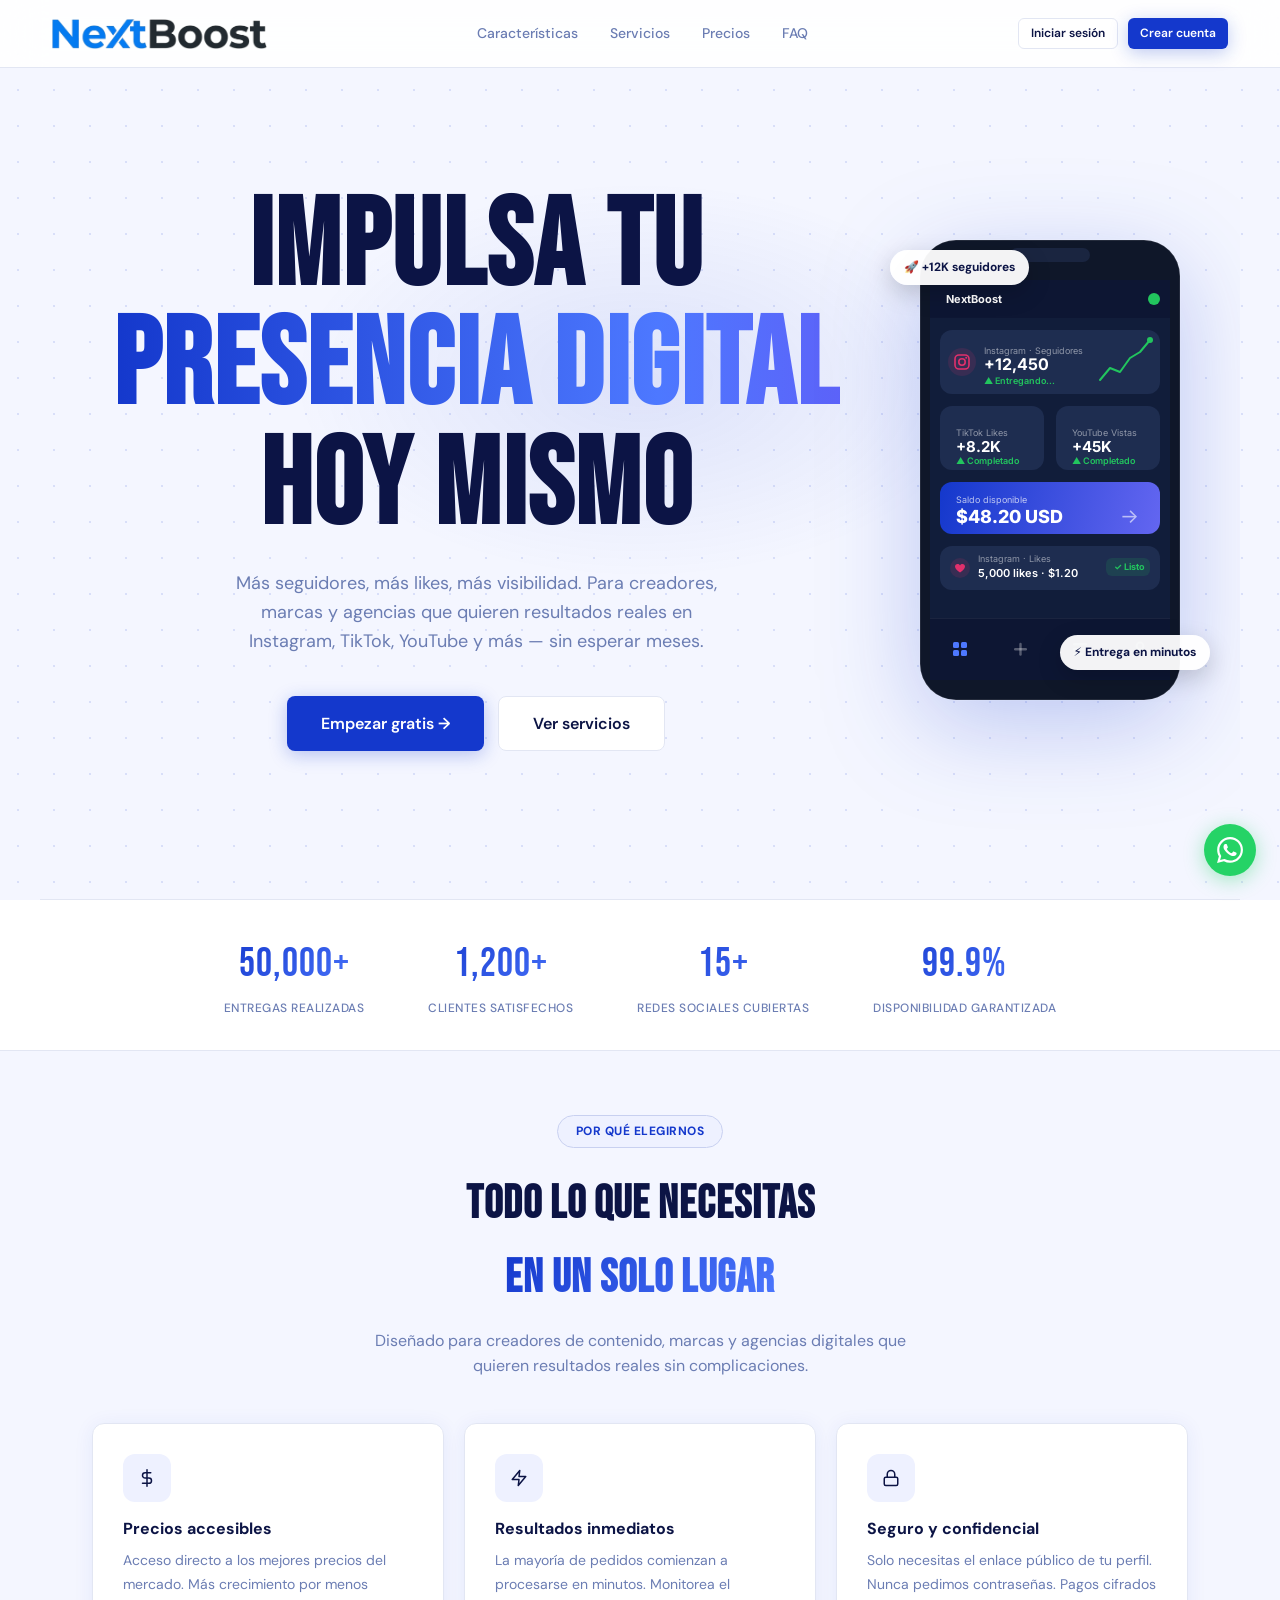
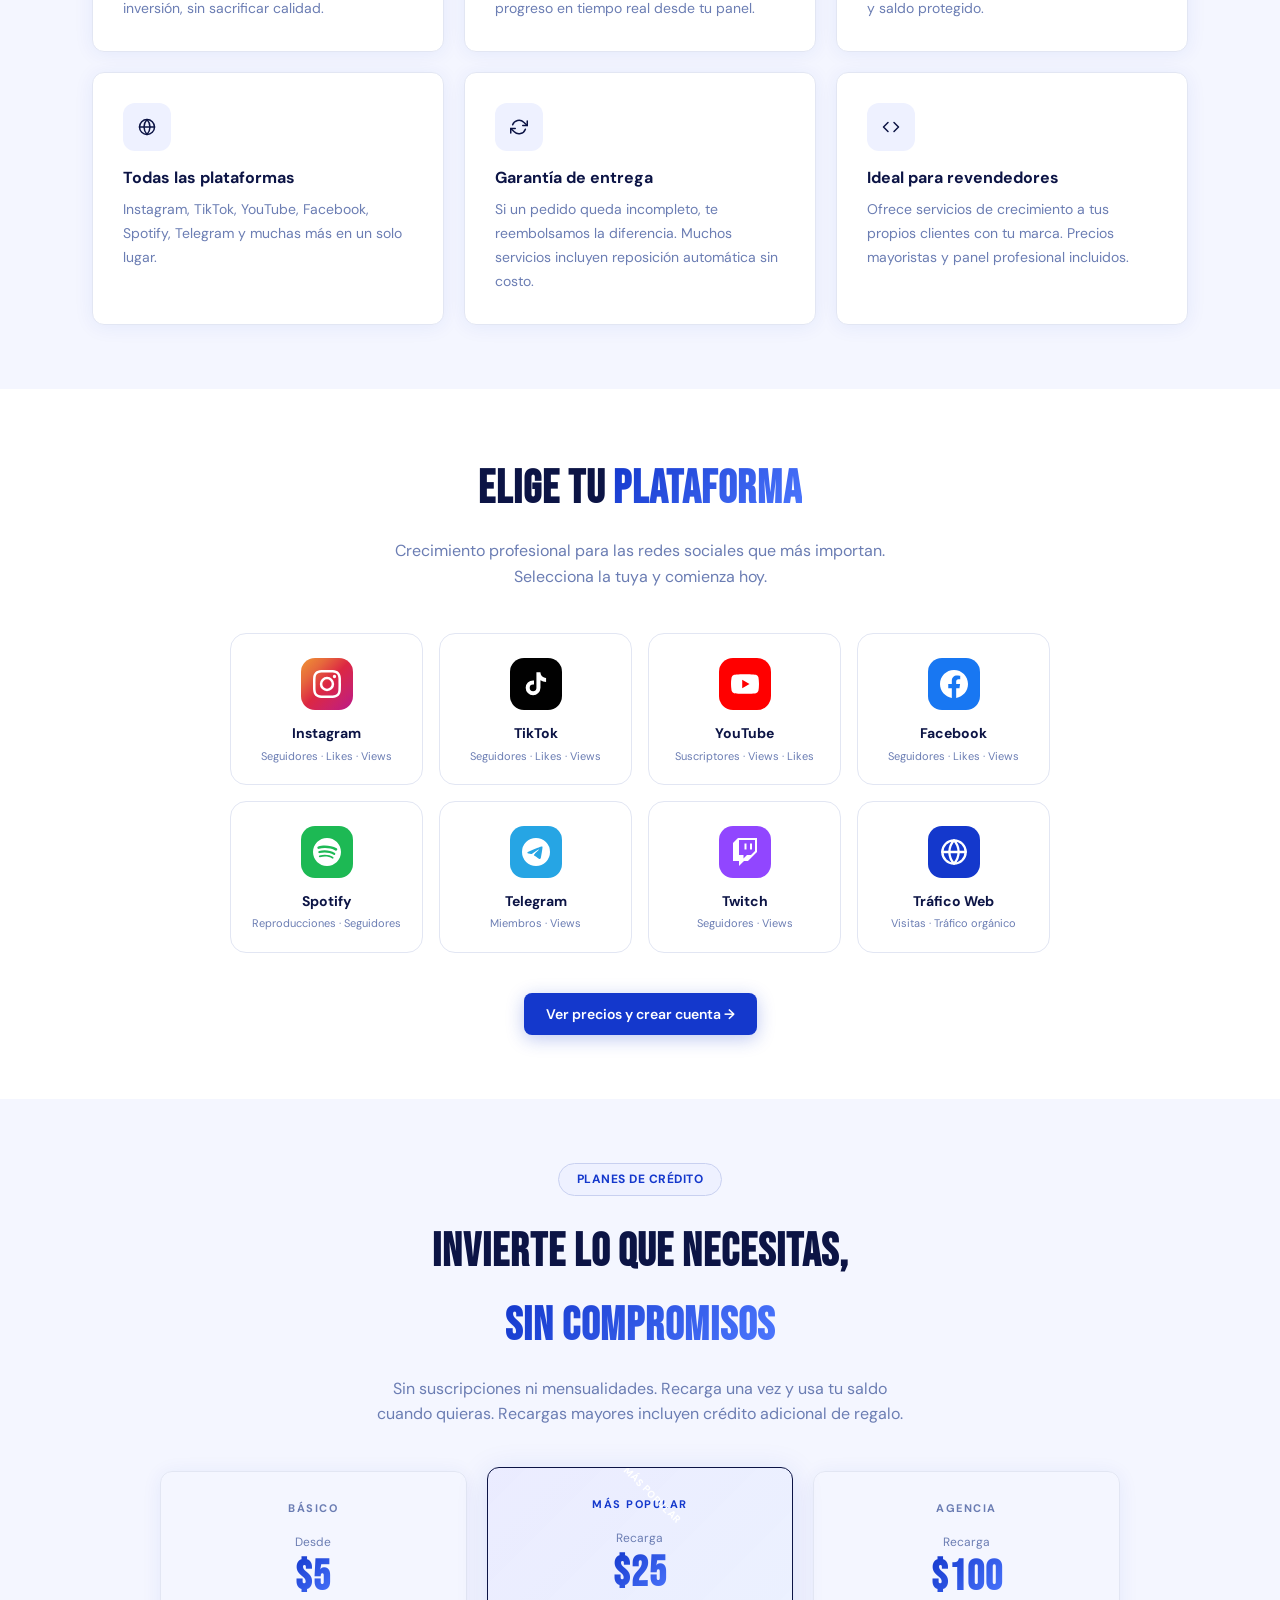
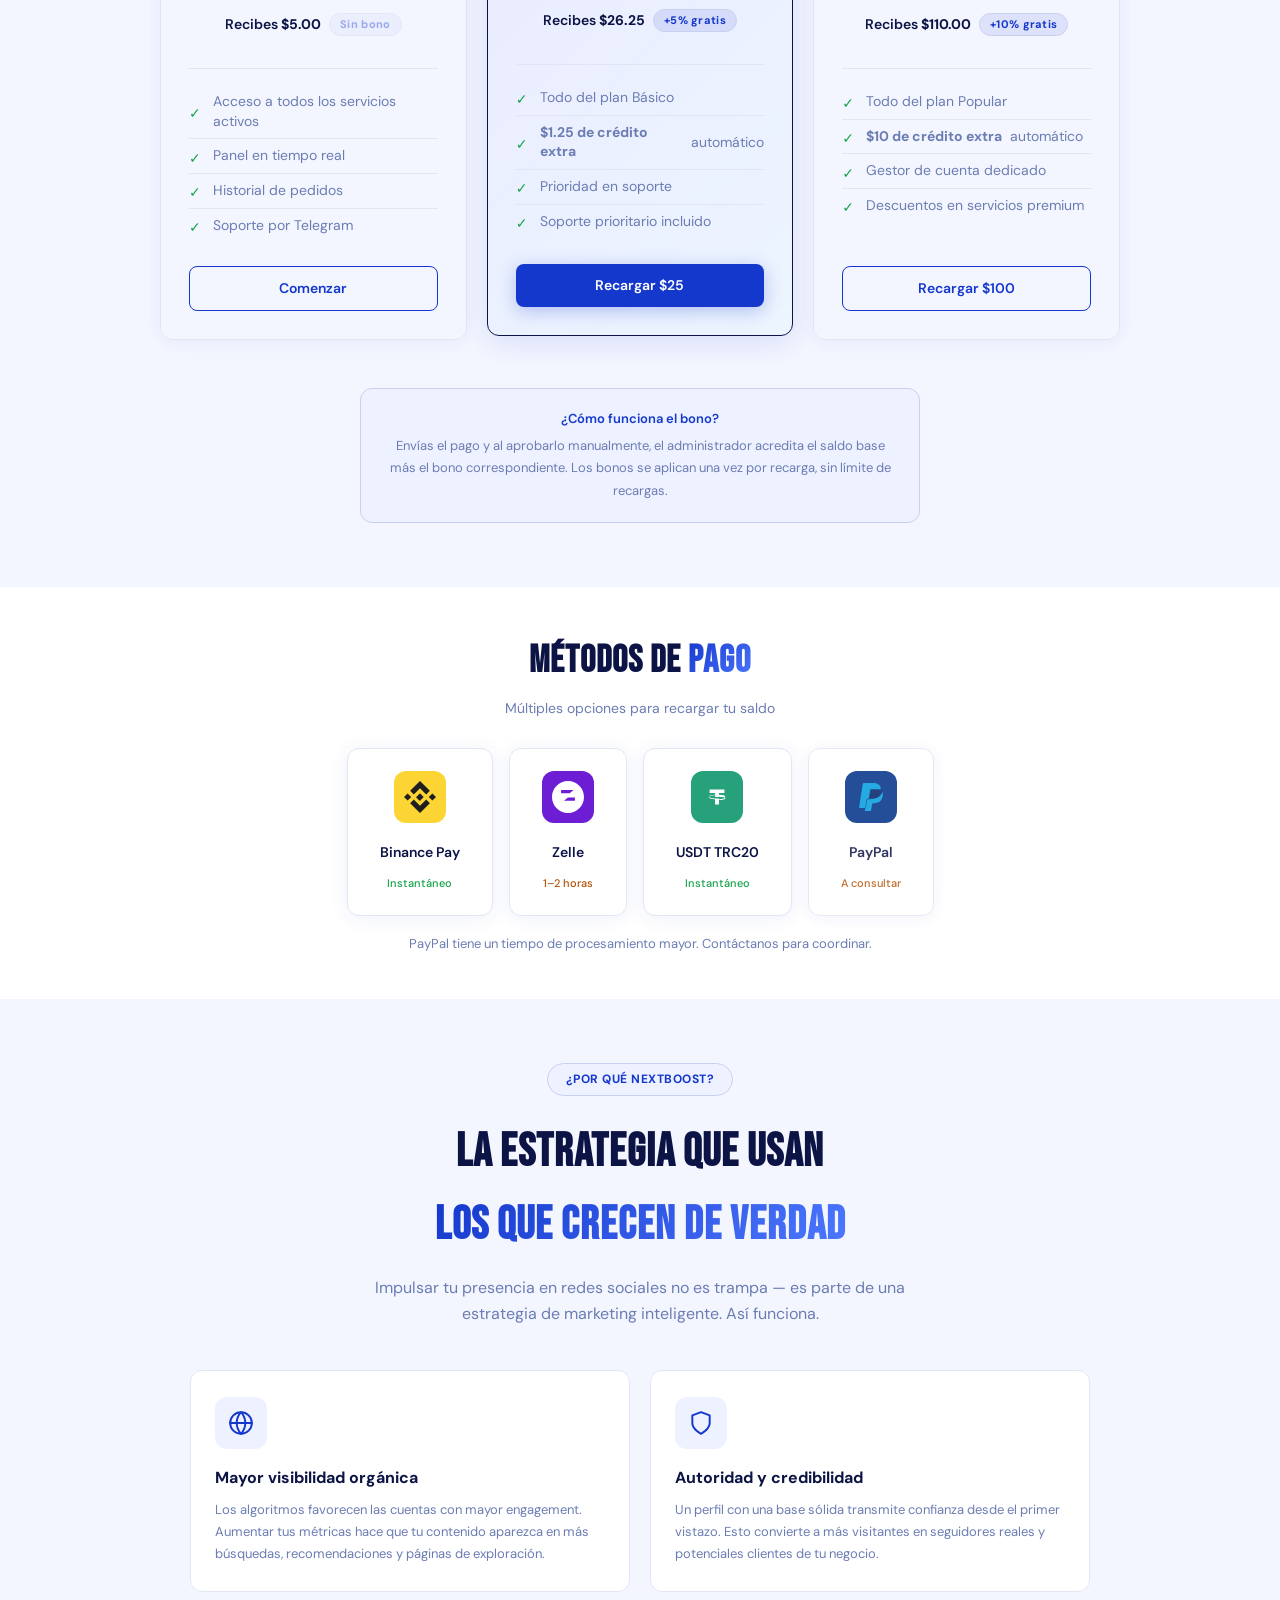
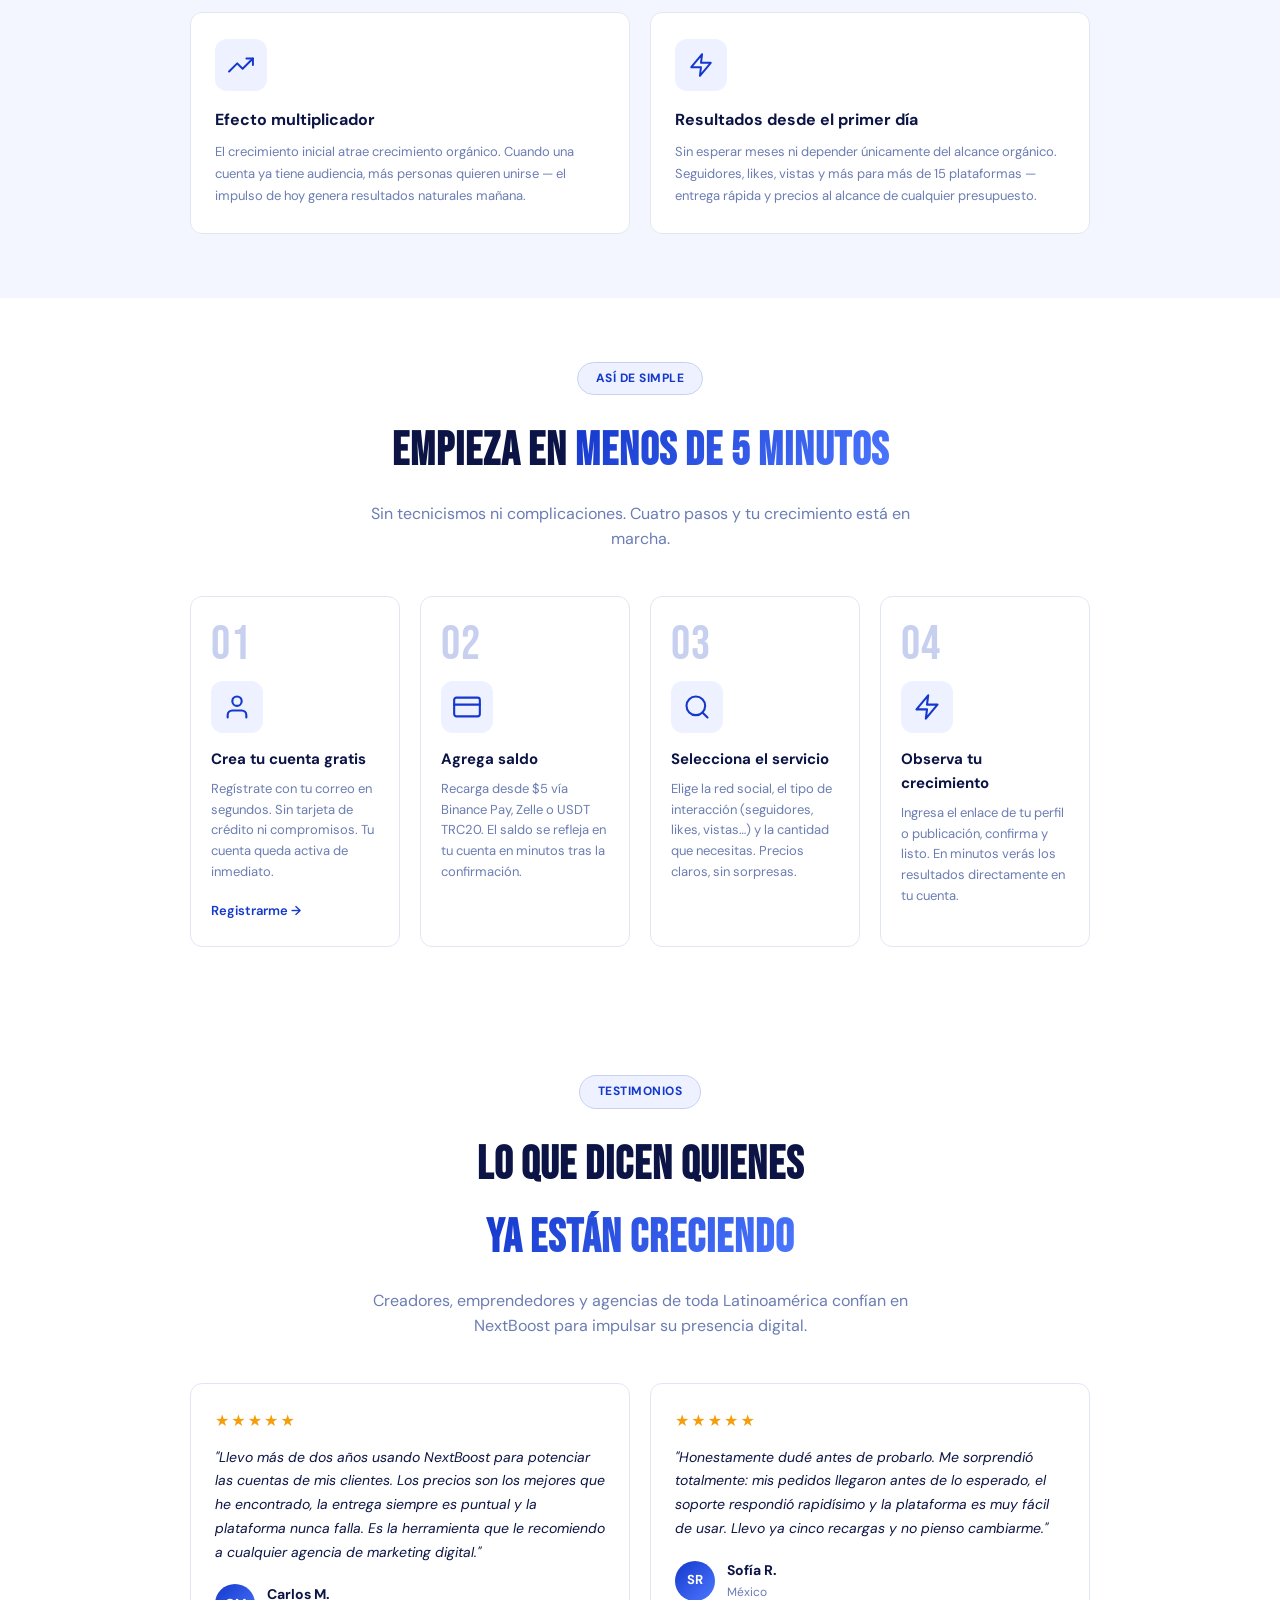
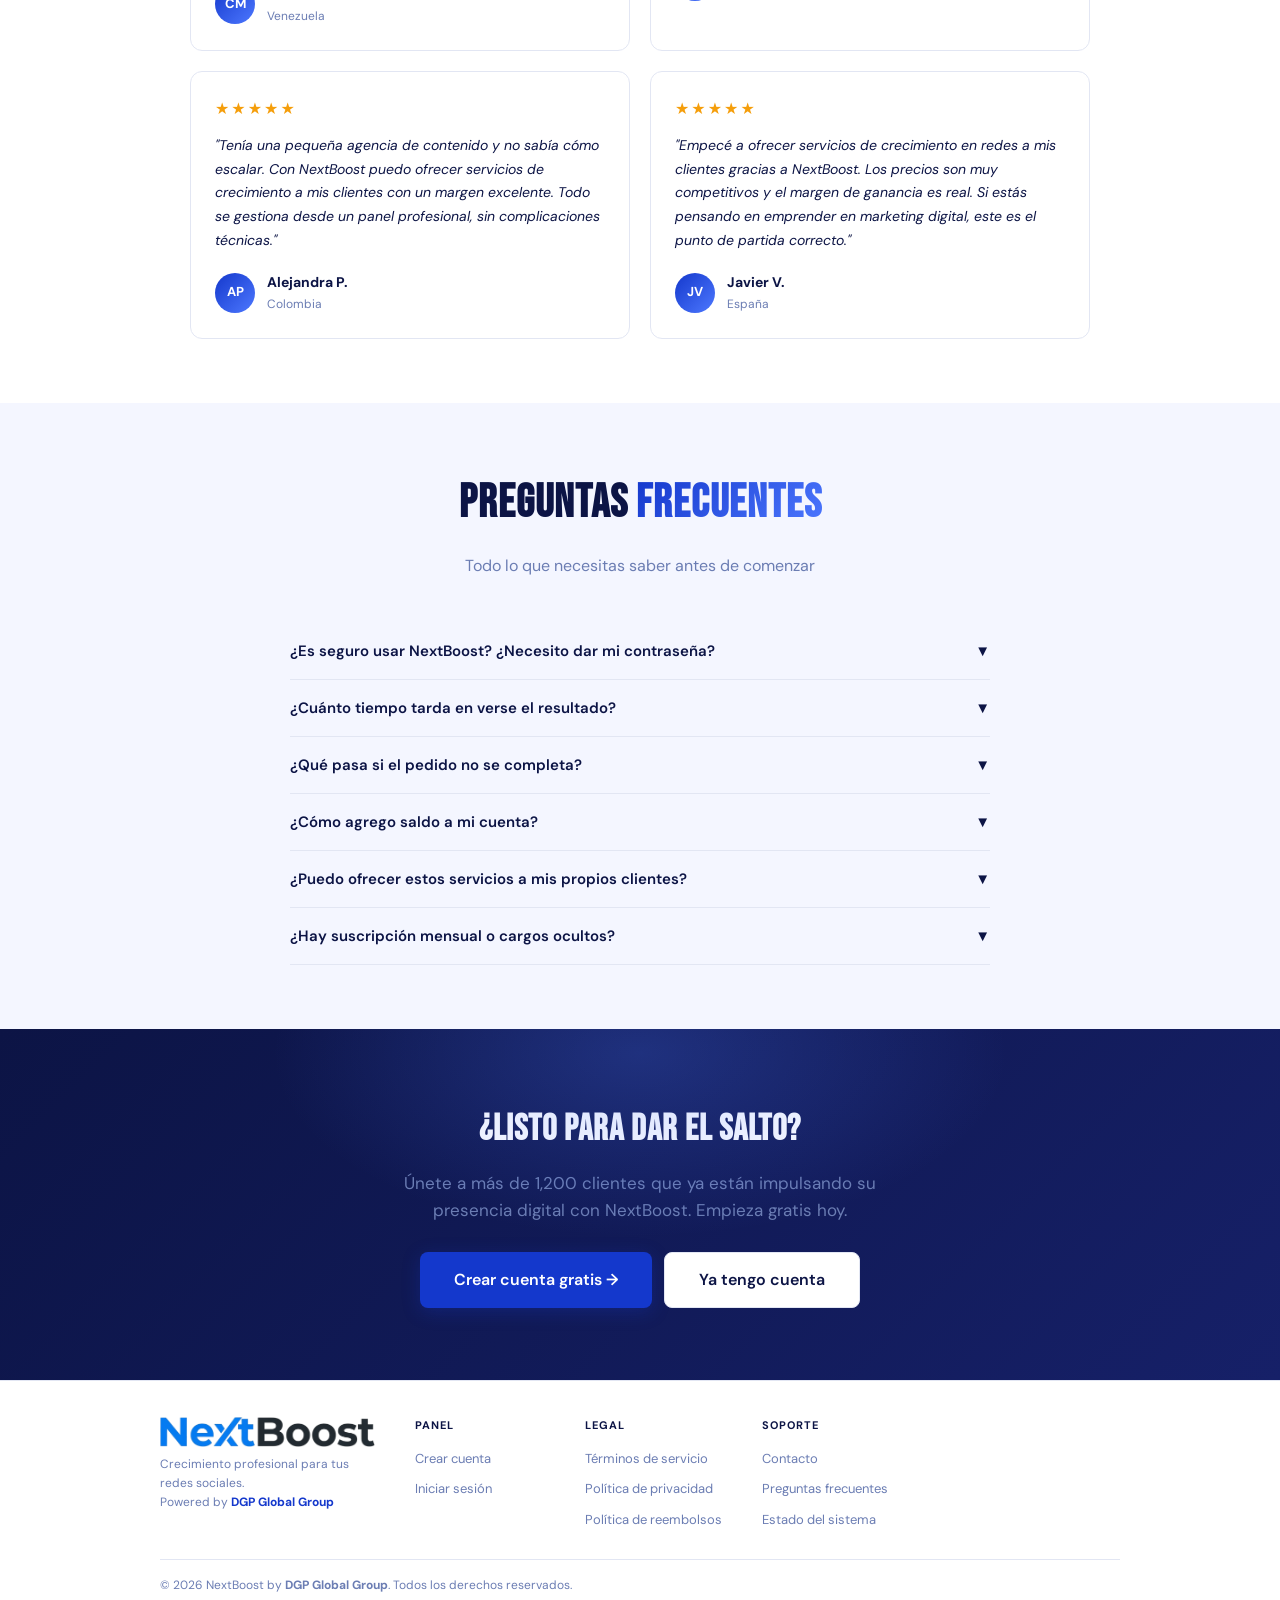
==== commit 4e16acae: "Landing pro polish: animated hero, staggered card reveals, alternating bands - Removed the hero badg" ====
--- a/index.html
+++ b/index.html
@@ -139,7 +139,6 @@
   <div class="glow-orb" style="width:300px;height:300px;background:var(--accent);top:50%;left:10%"></div>
   <div class="hero-inner">
     <div class="hero-text">
-      <div class="hero-badge">Crecimiento real en redes sociales</div>
       <h1>Impulsa tu<br><span class="gradient-text">Presencia Digital</span><br>hoy mismo</h1>
       <p>Más seguidores, más likes, más visibilidad. Para creadores, marcas y agencias que quieren resultados reales en Instagram, TikTok, YouTube y más — sin esperar meses.</p>
       <div class="hero-btns">
@@ -164,7 +163,9 @@
         <!-- Stat card 1 - Instagram followers -->
         <rect x="30" y="100" width="220" height="64" rx="12" fill="#1e2d50"/>
         <circle cx="52" cy="132" r="14" fill="#e1306c22"/>
-        <text x="47" y="137" fill="#e1306c" font-size="14" font-family="Inter,sans-serif">📷</text>
+        <rect x="45" y="125" width="14" height="14" rx="4" fill="none" stroke="#e1306c" stroke-width="1.6"/>
+        <circle cx="52" cy="132" r="3.2" fill="none" stroke="#e1306c" stroke-width="1.6"/>
+        <circle cx="56.2" cy="127.8" r="1" fill="#e1306c"/>
         <text x="74" y="124" fill="rgba(255,255,255,.5)" font-size="9" font-family="Inter,sans-serif">Instagram · Seguidores</text>
         <text x="74" y="140" fill="white" font-size="16" font-weight="700" font-family="Inter,sans-serif">+12,450</text>
         <text x="74" y="154" fill="#22c55e" font-size="9" font-weight="600" font-family="Inter,sans-serif">▲ Entregando...</text>
@@ -199,7 +200,7 @@
         <!-- Recent order -->
         <rect x="30" y="316" width="220" height="44" rx="12" fill="#1e2d50"/>
         <circle cx="50" cy="338" r="10" fill="#e1306c22"/>
-        <text x="45" y="343" fill="#e1306c" font-size="11" font-family="Inter,sans-serif">♥</text>
+        <path d="M50 342.5c-3-2.4-5-4.1-5-6.1 0-1.4 1.1-2.4 2.5-2.4 1 0 1.9.5 2.5 1.4.6-.9 1.5-1.4 2.5-1.4 1.4 0 2.5 1 2.5 2.4 0 2-2 3.7-5 6.1z" fill="#e1306c"/>
         <text x="68" y="332" fill="rgba(255,255,255,.5)" font-size="9" font-family="Inter,sans-serif">Instagram · Likes</text>
         <text x="68" y="347" fill="white" font-size="11" font-weight="600" font-family="Inter,sans-serif">5,000 likes · $1.20</text>
         <rect x="196" y="328" width="44" height="18" rx="6" fill="#22c55e22"/>
@@ -208,10 +209,21 @@
         <!-- Bottom nav -->
         <rect x="20" y="388" width="240" height="62" rx="0" fill="#0d1633"/>
         <rect x="20" y="388" width="240" height="1" fill="rgba(255,255,255,.06)"/>
-        <text x="50" y="426" fill="#1438cc" font-size="18" font-family="Inter,sans-serif" text-anchor="middle">⊞</text>
-        <text x="110" y="426" fill="rgba(255,255,255,.3)" font-size="18" font-family="Inter,sans-serif" text-anchor="middle">+</text>
-        <text x="170" y="426" fill="rgba(255,255,255,.3)" font-size="18" font-family="Inter,sans-serif" text-anchor="middle">☰</text>
-        <text x="230" y="426" fill="rgba(255,255,255,.3)" font-size="18" font-family="Inter,sans-serif" text-anchor="middle">◎</text>
+        <!-- home (active) -->
+        <rect x="43" y="412" width="6" height="6" rx="1.5" fill="#4d78ff"/>
+        <rect x="51" y="412" width="6" height="6" rx="1.5" fill="#4d78ff"/>
+        <rect x="43" y="420" width="6" height="6" rx="1.5" fill="#4d78ff"/>
+        <rect x="51" y="420" width="6" height="6" rx="1.5" fill="#4d78ff"/>
+        <!-- add -->
+        <rect x="104" y="418" width="13" height="2.4" rx="1.2" fill="rgba(255,255,255,.3)"/>
+        <rect x="109.3" y="412.7" width="2.4" height="13" rx="1.2" fill="rgba(255,255,255,.3)"/>
+        <!-- list -->
+        <rect x="163" y="413" width="14" height="2.4" rx="1.2" fill="rgba(255,255,255,.3)"/>
+        <rect x="163" y="418" width="14" height="2.4" rx="1.2" fill="rgba(255,255,255,.3)"/>
+        <rect x="163" y="423" width="10" height="2.4" rx="1.2" fill="rgba(255,255,255,.3)"/>
+        <!-- profile -->
+        <circle cx="230" cy="416" r="3.4" fill="none" stroke="rgba(255,255,255,.3)" stroke-width="2"/>
+        <path d="M223.5 426c1.2-3 3.7-4.4 6.5-4.4s5.3 1.4 6.5 4.4" fill="none" stroke="rgba(255,255,255,.3)" stroke-width="2" stroke-linecap="round"/>
       </svg>
       <!-- Floating badges -->
       <div class="hero-badge-float hero-badge-float-1">🚀 +12K seguidores</div>
@@ -541,7 +553,7 @@
 </section>
 
 <!-- HOW IT WORKS -->
-<section id="how-it-works">
+<section id="how-it-works" style="background:var(--bg2);max-width:100%;padding-left:40px;padding-right:40px">
   <div style="max-width:900px;margin:0 auto;text-align:center">
     <div class="hero-badge" style="margin:0 auto 20px;display:table">Así de simple</div>
     <h2>Empieza en <span class="gradient-text">menos de 5 minutos</span></h2>
@@ -590,7 +602,7 @@
 </section>
 
 <!-- TESTIMONIALS -->
-<section id="testimonios" style="background:var(--bg2)">
+<section id="testimonios" style="background:var(--bg2);max-width:100%;padding-left:40px;padding-right:40px">
   <div style="max-width:900px;margin:0 auto;text-align:center">
     <div class="hero-badge" style="margin:0 auto 20px;display:table">Testimonios</div>
     <h2>Lo que dicen quienes<br><span class="gradient-text">ya están creciendo</span></h2>
@@ -722,7 +734,7 @@
   </div>
   <div class="footer-bottom">
     <span>© 2026 NextBoost by <strong>DGP Global Group</strong>. Todos los derechos reservados.</span>
-    <span style="color:var(--soft);font-size:11px">Hecho con pasión para el mundo hispanohablante</span>
+    
   </div>
 </footer>
 
--- a/css/style.css
+++ b/css/style.css
@@ -18,6 +18,7 @@
   --red:      #dc2626;
   --yellow:   #d97706;
   --purple:   #7c3aed;
+  --bg2:      #ffffff;
   --radius:   12px;
   --shadow:   0 2px 20px rgba(20,56,204,.07);
   --shadow-m: 0 6px 32px rgba(20,56,204,.13);
@@ -29,6 +30,7 @@
 [data-theme="dark"] {
   --white:    #1a1f2e;
   --off:      #131720;
+  --bg2:      #161b28;
   --navy:     #e8ecff;
   --navy-m:   #c5ccf5;
   --muted:    #7a88bb;
@@ -471,9 +473,46 @@
 }
 .hero h1 {
   font-family: 'Bebas Neue', sans-serif;
-  font-size: clamp(56px, 9vw, 104px); letter-spacing: 2px; line-height: 1.0;
+  font-size: clamp(64px, 10.5vw, 122px); letter-spacing: 2px; line-height: .98;
   margin-bottom: 22px; color: var(--navy);
   animation: fadeUp .6s ease .1s both;
+}
+/* Animated gradient sweep on the highlighted hero words */
+.hero .gradient-text {
+  background: linear-gradient(90deg, var(--blue), var(--blue-l), #7c3aed, var(--blue-l), var(--blue));
+  background-size: 300% 100%;
+  -webkit-background-clip: text; background-clip: text;
+  -webkit-text-fill-color: transparent;
+  animation: gradientSweep 6s ease-in-out infinite;
+}
+@keyframes gradientSweep {
+  0%, 100% { background-position: 0% 50%; }
+  50%      { background-position: 100% 50%; }
+}
+/* Soft glow pulse on the hero primary CTA */
+.hero-btns .btn-primary {
+  animation: ctaGlow 2.8s ease-in-out infinite;
+}
+@keyframes ctaGlow {
+  0%, 100% { box-shadow: 0 4px 18px rgba(20,56,204,.28); }
+  50%      { box-shadow: 0 6px 34px rgba(20,56,204,.55); }
+}
+/* Phone mockup levitates gently */
+.hero-visual svg {
+  animation: phoneFloat 6s ease-in-out infinite;
+}
+@keyframes phoneFloat {
+  0%, 100% { transform: translateY(0) rotate(0deg); }
+  50%      { transform: translateY(-14px) rotate(.6deg); }
+}
+/* Glow orbs breathe */
+.glow-orb { animation: orbPulse 9s ease-in-out infinite; }
+@keyframes orbPulse {
+  0%, 100% { opacity: .15; transform: scale(1); }
+  50%      { opacity: .26; transform: scale(1.15); }
+}
+@media (prefers-reduced-motion: reduce) {
+  .hero .gradient-text, .hero-btns .btn-primary, .hero-visual svg, .glow-orb { animation: none; }
 }
 .hero p {
   font-size: 18px; color: var(--muted); max-width: 520px;
@@ -498,14 +537,39 @@
 
 /* ─── SECTIONS ───────────────────────────────────────────── */
 section { padding: 64px 52px; max-width: 1200px; margin: 0 auto; }
-section h2 { font-family: 'Bebas Neue', sans-serif; font-size: clamp(34px, 5vw, 60px); letter-spacing: 1px; text-align: center; margin-bottom: 12px; color: var(--navy); }
+section h2 { font-family: 'Bebas Neue', sans-serif; font-size: clamp(32px, 4vw, 46px); letter-spacing: 1px; text-align: center; margin-bottom: 12px; color: var(--navy); }
 section .subtitle { text-align: center; color: var(--muted); margin-bottom: 44px; font-size: 16px; max-width: 540px; margin-left: auto; margin-right: auto; }
 
 /* Scroll-reveal: sections fade up as they enter the viewport */
 .reveal { opacity: 0; transform: translateY(28px); transition: opacity .6s ease, transform .6s ease; }
 .reveal.reveal-visible { opacity: 1; transform: translateY(0); }
+
+/* Staggered card entrances: children animate one-by-one after the
+   section becomes visible — this is what makes the page feel alive */
+.reveal .feature-card, .reveal .platform-card, .reveal .benefit-card,
+.reveal .step-card, .reveal .testimonial-card, .reveal .payment-card,
+.reveal .pricing-card {
+  opacity: 0; transform: translateY(24px) scale(.98);
+  transition: opacity .55s ease, transform .55s cubic-bezier(.22,.9,.36,1);
+}
+.reveal-visible .feature-card, .reveal-visible .platform-card, .reveal-visible .benefit-card,
+.reveal-visible .step-card, .reveal-visible .testimonial-card, .reveal-visible .payment-card,
+.reveal-visible .pricing-card {
+  opacity: 1; transform: translateY(0) scale(1);
+}
+.reveal-visible > * > * > :nth-child(1),  .reveal-visible > * > :nth-child(1)  { transition-delay: .05s; }
+.reveal-visible > * > * > :nth-child(2),  .reveal-visible > * > :nth-child(2)  { transition-delay: .12s; }
+.reveal-visible > * > * > :nth-child(3),  .reveal-visible > * > :nth-child(3)  { transition-delay: .19s; }
+.reveal-visible > * > * > :nth-child(4),  .reveal-visible > * > :nth-child(4)  { transition-delay: .26s; }
+.reveal-visible > * > * > :nth-child(5),  .reveal-visible > * > :nth-child(5)  { transition-delay: .33s; }
+.reveal-visible > * > * > :nth-child(6),  .reveal-visible > * > :nth-child(6)  { transition-delay: .40s; }
+.reveal-visible > * > * > :nth-child(7),  .reveal-visible > * > :nth-child(7)  { transition-delay: .47s; }
+.reveal-visible > * > * > :nth-child(8),  .reveal-visible > * > :nth-child(8)  { transition-delay: .54s; }
+
 @media (prefers-reduced-motion: reduce) {
-  .reveal { opacity: 1; transform: none; transition: none; }
+  .reveal, .reveal .feature-card, .reveal .platform-card, .reveal .benefit-card,
+  .reveal .step-card, .reveal .testimonial-card, .reveal .payment-card,
+  .reveal .pricing-card { opacity: 1; transform: none; transition: none; }
 }
 
 /* ─── FEATURE CARDS ──────────────────────────────────────── */
@@ -1107,14 +1171,39 @@
 @media (max-width: 600px) {
   .nav-links { display: none; }
   section { padding: 44px 20px; }
-  .stats-bar { gap: 20px; padding: 20px; }
+  /* Landing sections with inline padding (services/payments) */
+  section[style*="padding"] { padding-left: 20px !important; padding-right: 20px !important; }
+
+  /* Navbar: keep logo + both buttons on screen */
+  .landing-nav { padding: 12px 16px; gap: 8px; }
+  .landing-nav .logo-img { height: 24px; }
+  .nav-cta { display: flex; gap: 6px; flex-shrink: 0; }
+  .nav-cta .btn-sm { padding: 6px 10px; font-size: 12px; white-space: nowrap; }
+
+  /* Stats bar: clean 2x2 grid instead of ragged wrapping */
+  .stats-bar { display: grid; grid-template-columns: 1fr 1fr; gap: 18px 12px; padding: 24px 20px; }
+  .stat-item .val { font-size: 32px; }
+  .stat-item .lbl { font-size: 10.5px; }
+
   .grid-4 { grid-template-columns: 1fr 1fr; }
   .auth-card { padding: 28px 22px; }
   .page { padding: 14px; }
   .topbar { padding: 12px 16px; }
   .topbar-title { font-size: 20px; }
-  .hero h1 { font-size: 48px; }
+  .hero h1 { font-size: clamp(52px, 15vw, 62px); }
   .cta-section { padding: 60px 20px; }
+
+  /* Tighter section headings on small screens */
+  section h2 { font-size: clamp(28px, 7.5vw, 38px); margin-bottom: 10px; }
+  section .subtitle { margin-bottom: 30px; font-size: 14.5px; }
+
+  /* Footer: compact, no dead gap between brand and link columns */
+  .landing-footer { padding: 28px 20px 0; }
+  .footer-inner { gap: 24px; padding-bottom: 20px; }
+  .footer-brand { flex: 1 1 100%; }
+  .footer-links { gap: 20px; width: 100%; display: grid; grid-template-columns: repeat(3, 1fr); }
+  .footer-col { min-width: 0; gap: 8px; }
+  .footer-bottom { flex-direction: column; gap: 6px; text-align: center; padding: 14px 0; }
 
   /* ── Orders table → card list on mobile ── */
   .orders-table-wrap { overflow: visible; }
@@ -1307,9 +1396,15 @@
 /* ── Platform cards (landing page) ── */
 .platforms-grid {
   display: grid;
-  grid-template-columns: repeat(auto-fill, minmax(140px, 1fr));
+  grid-template-columns: repeat(4, 1fr); /* 8 platforms = 2 balanced rows */
   gap: 16px;
   margin-top: 32px;
+  max-width: 820px;
+  margin-left: auto;
+  margin-right: auto;
+}
+@media (max-width: 900px) and (min-width: 601px) {
+  .platforms-grid { grid-template-columns: repeat(4, 1fr); }
 }
 .platform-card {
   display: flex;
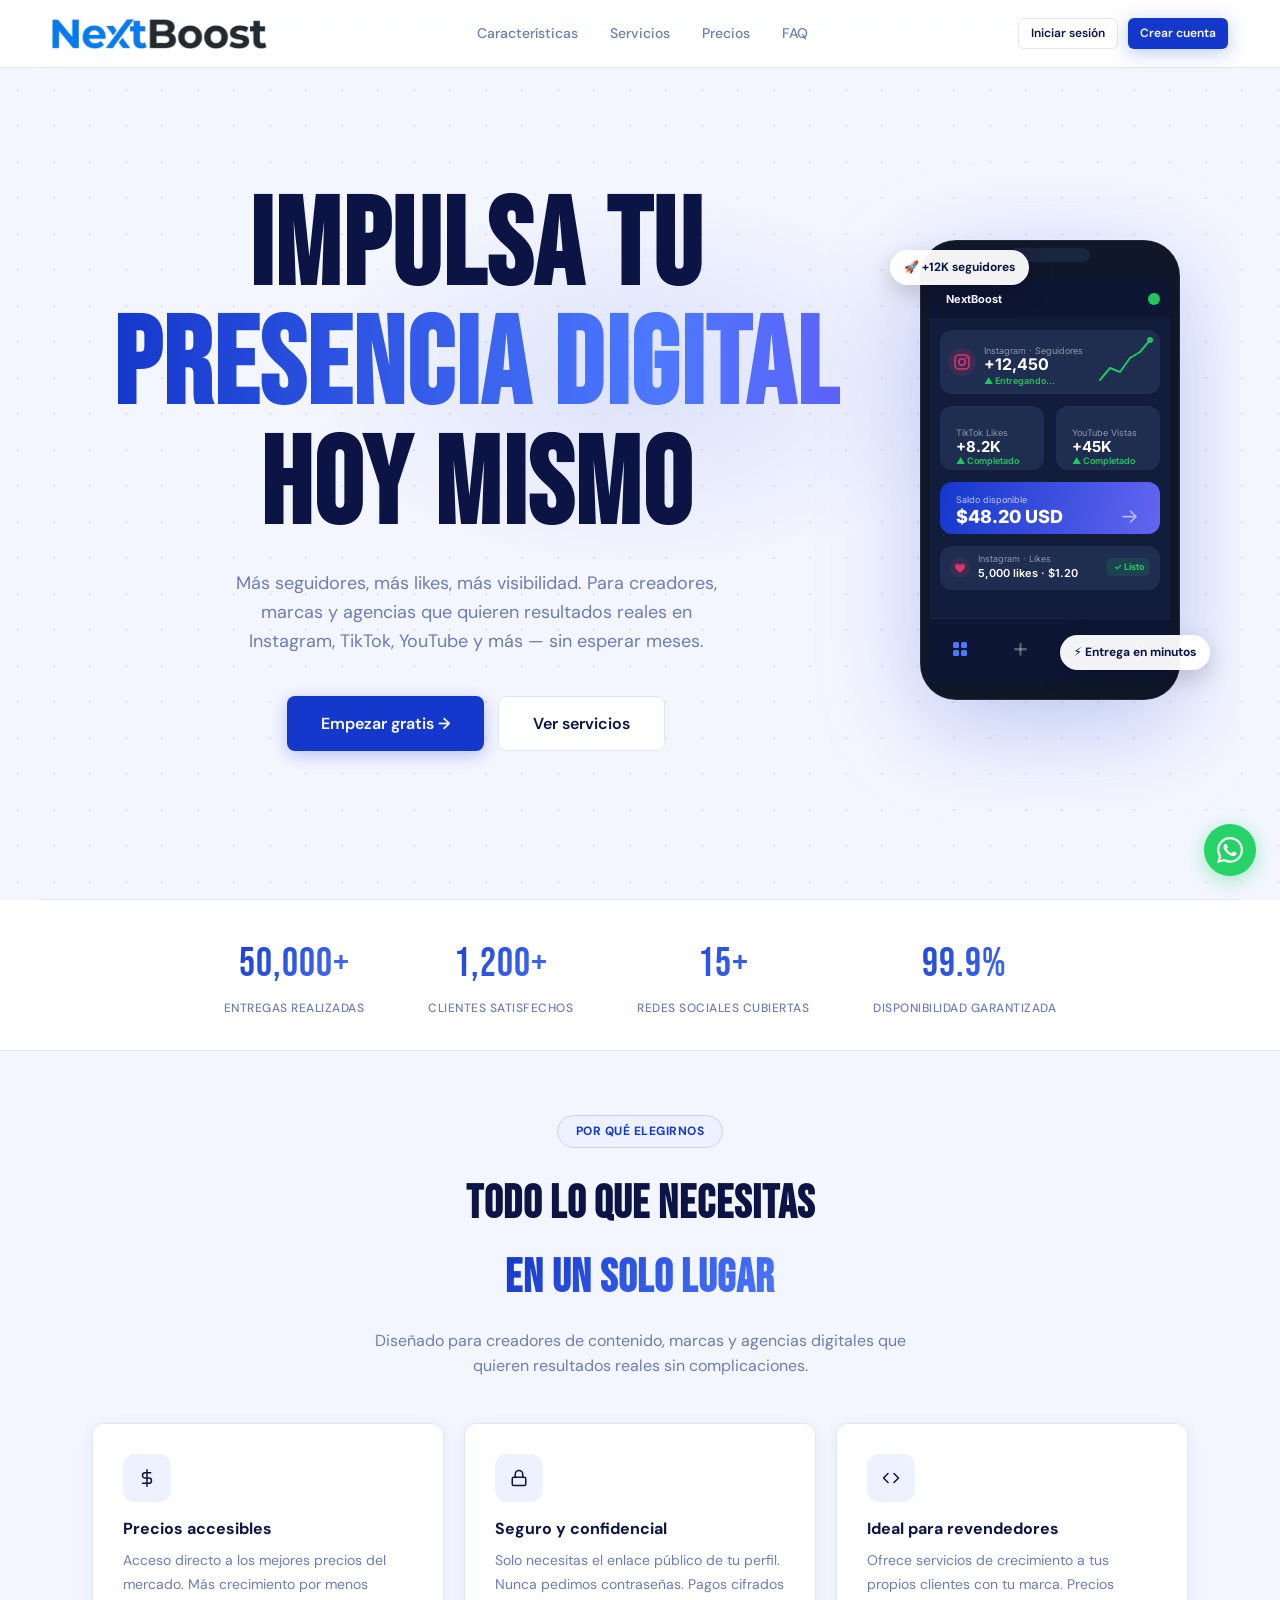
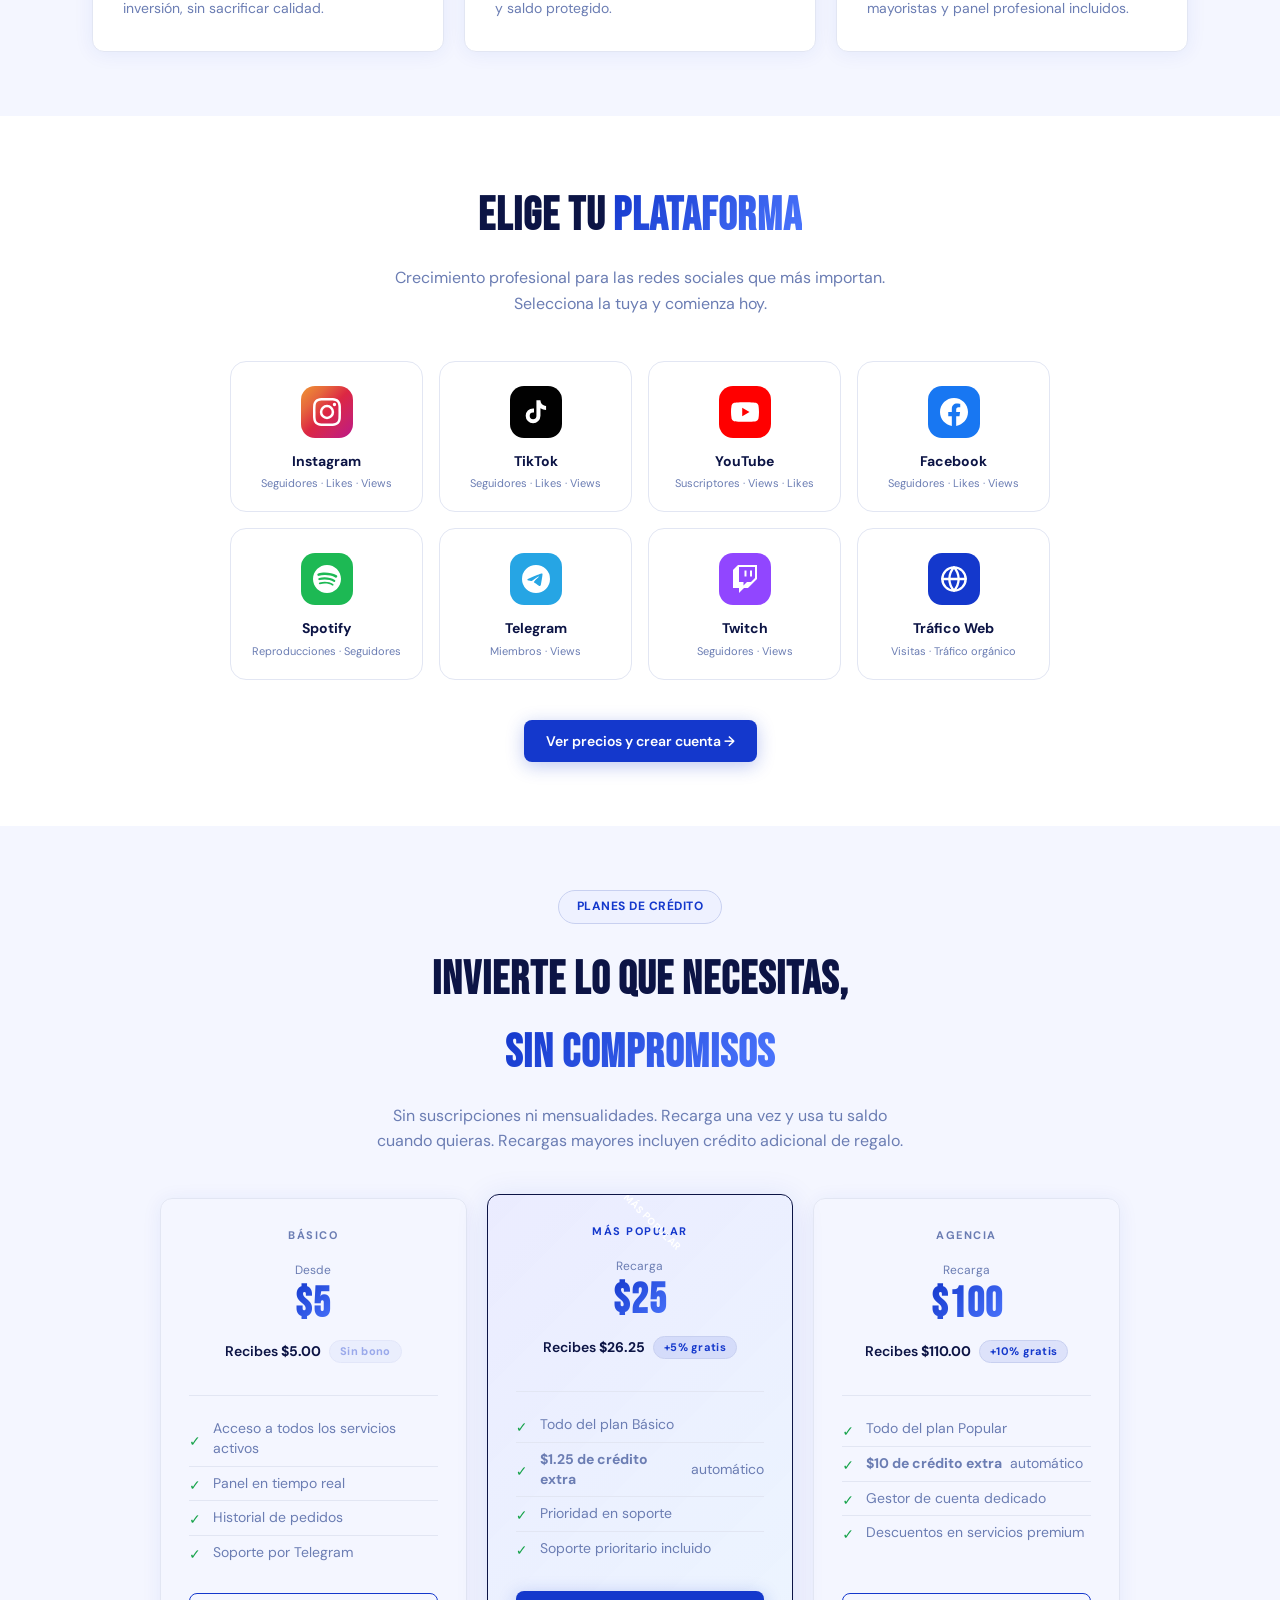
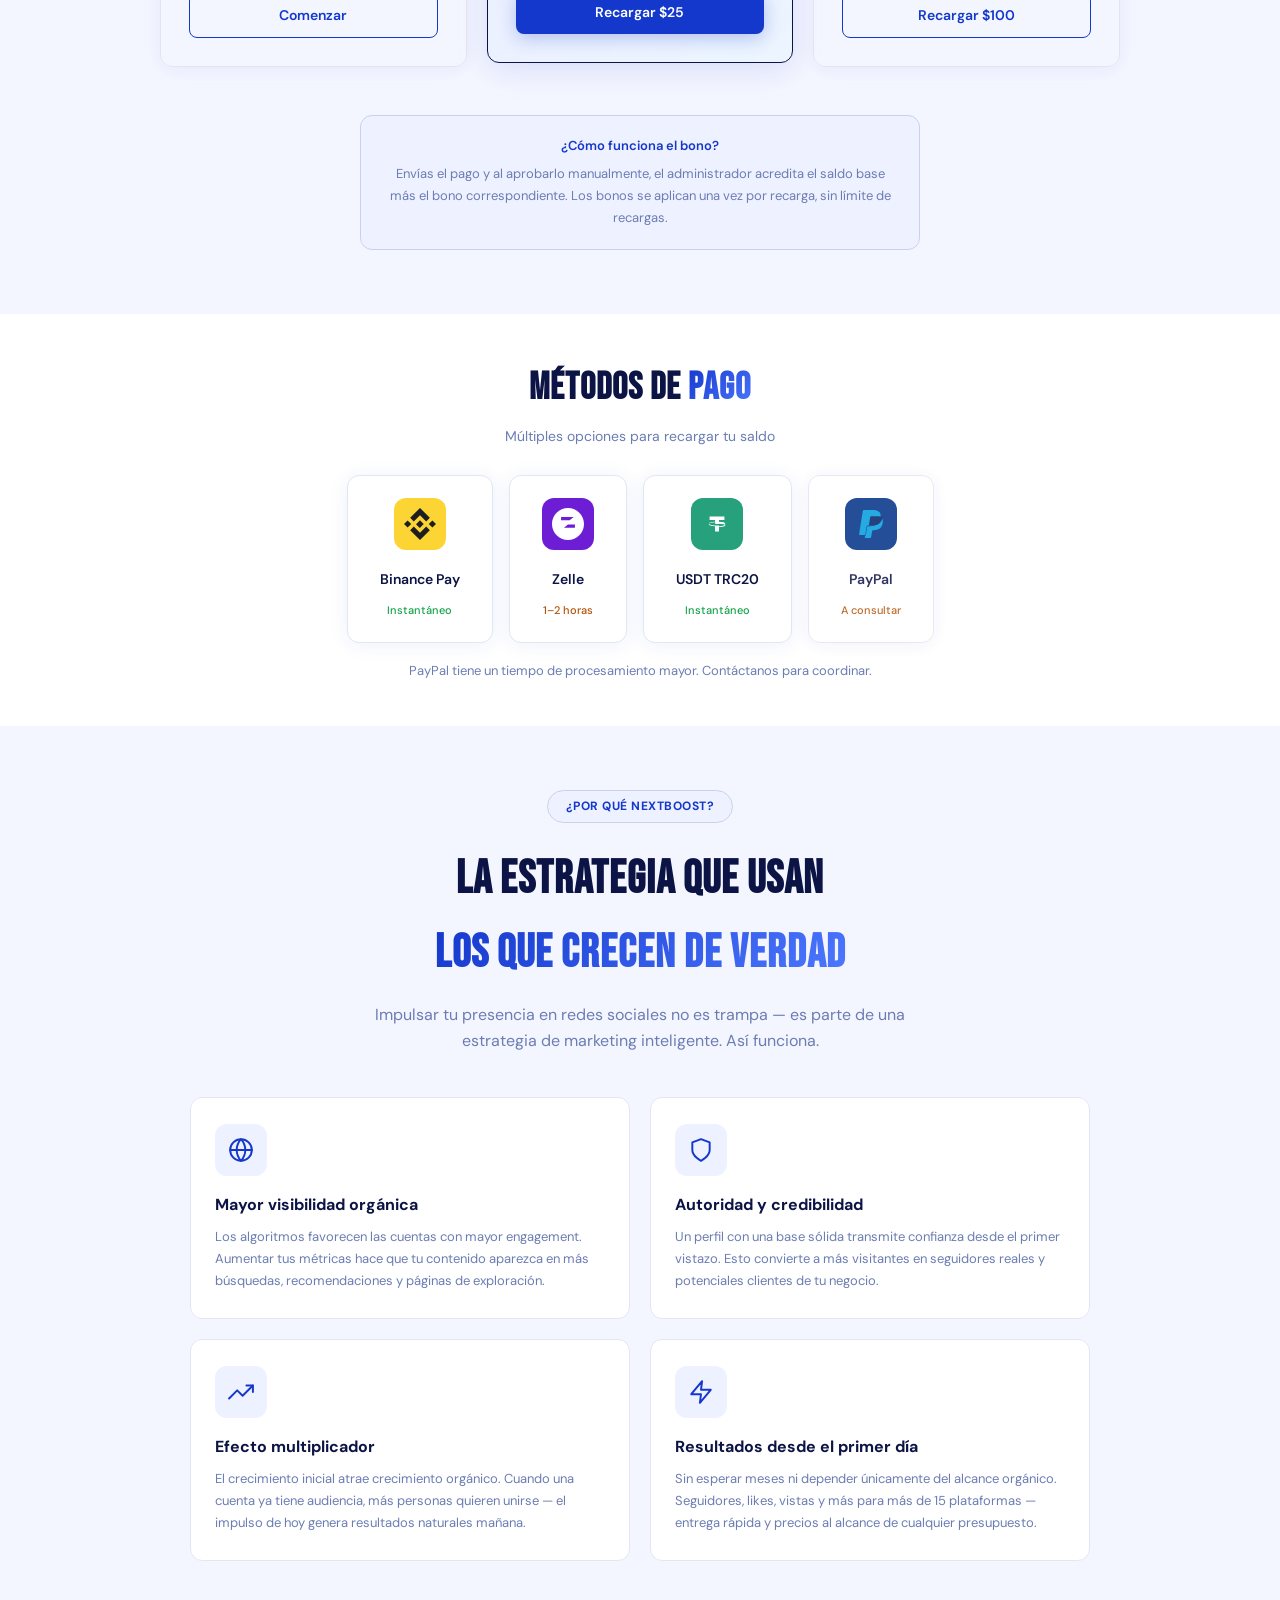
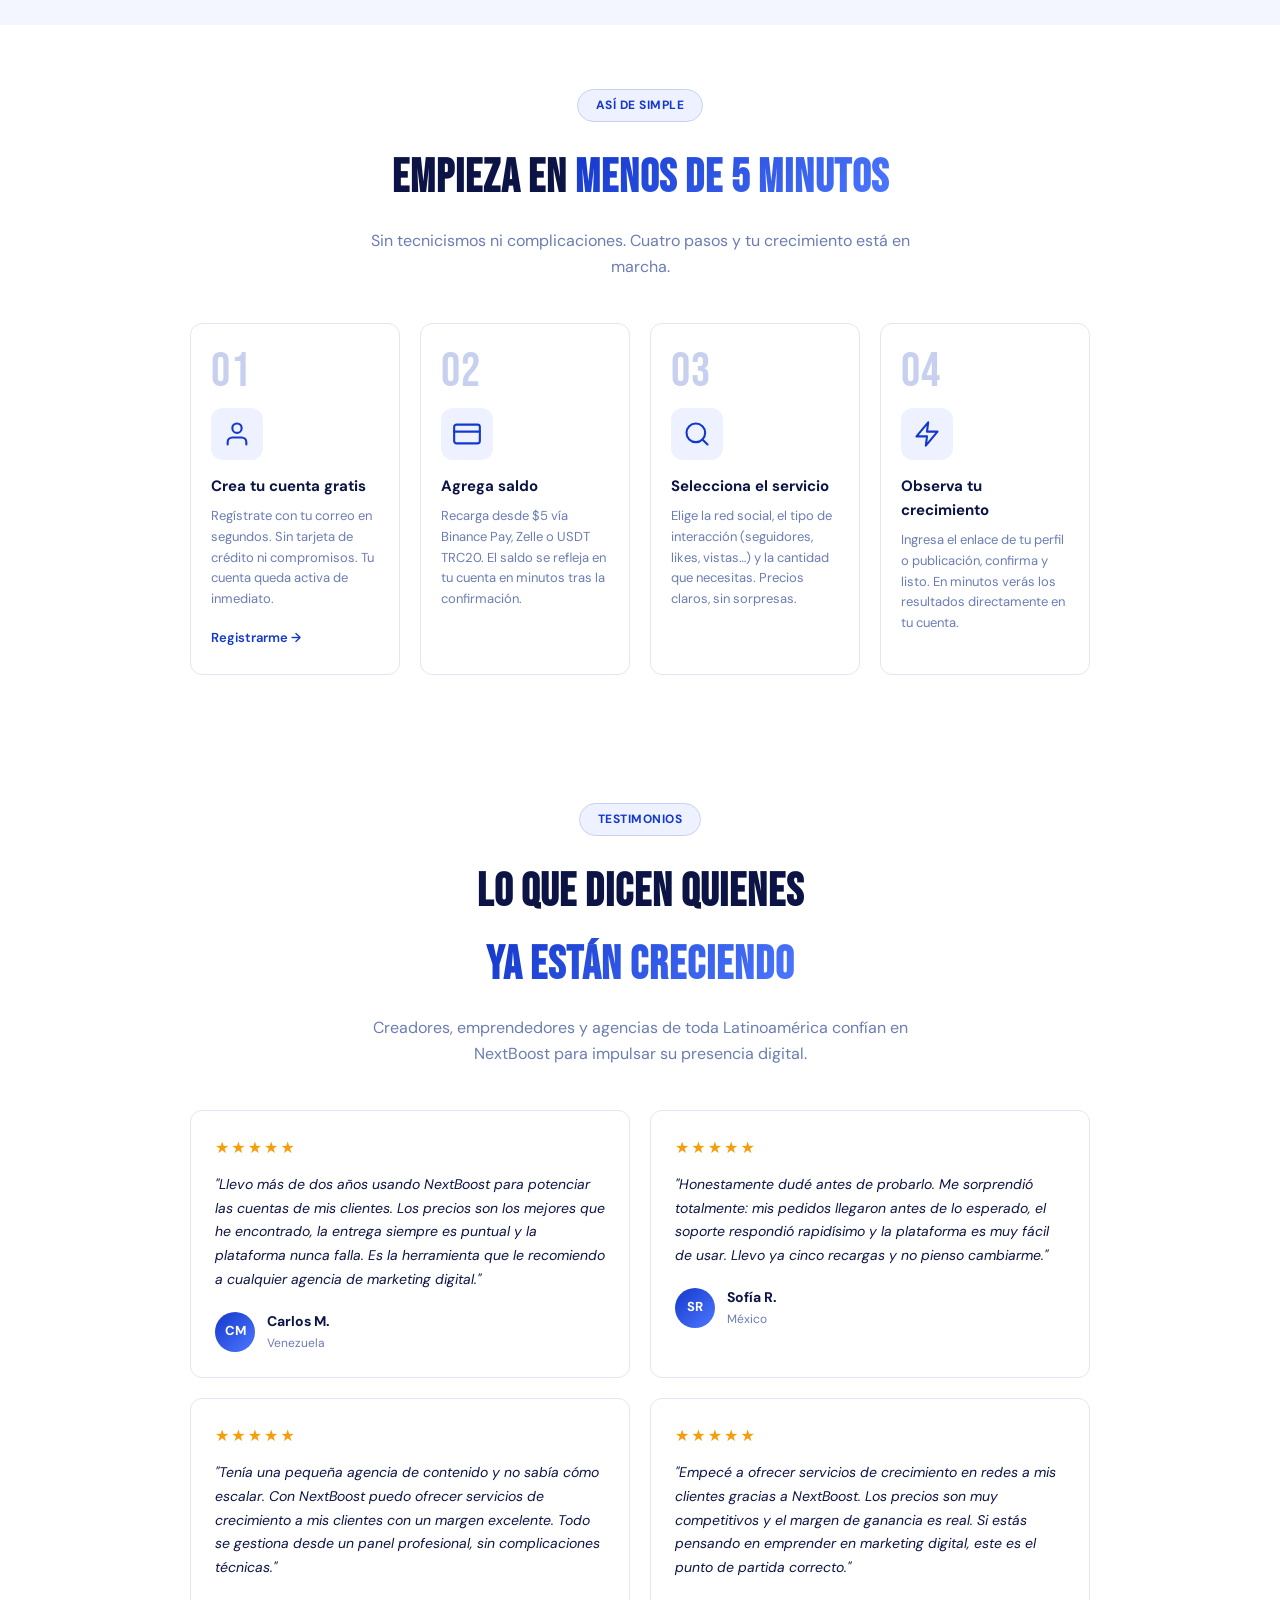
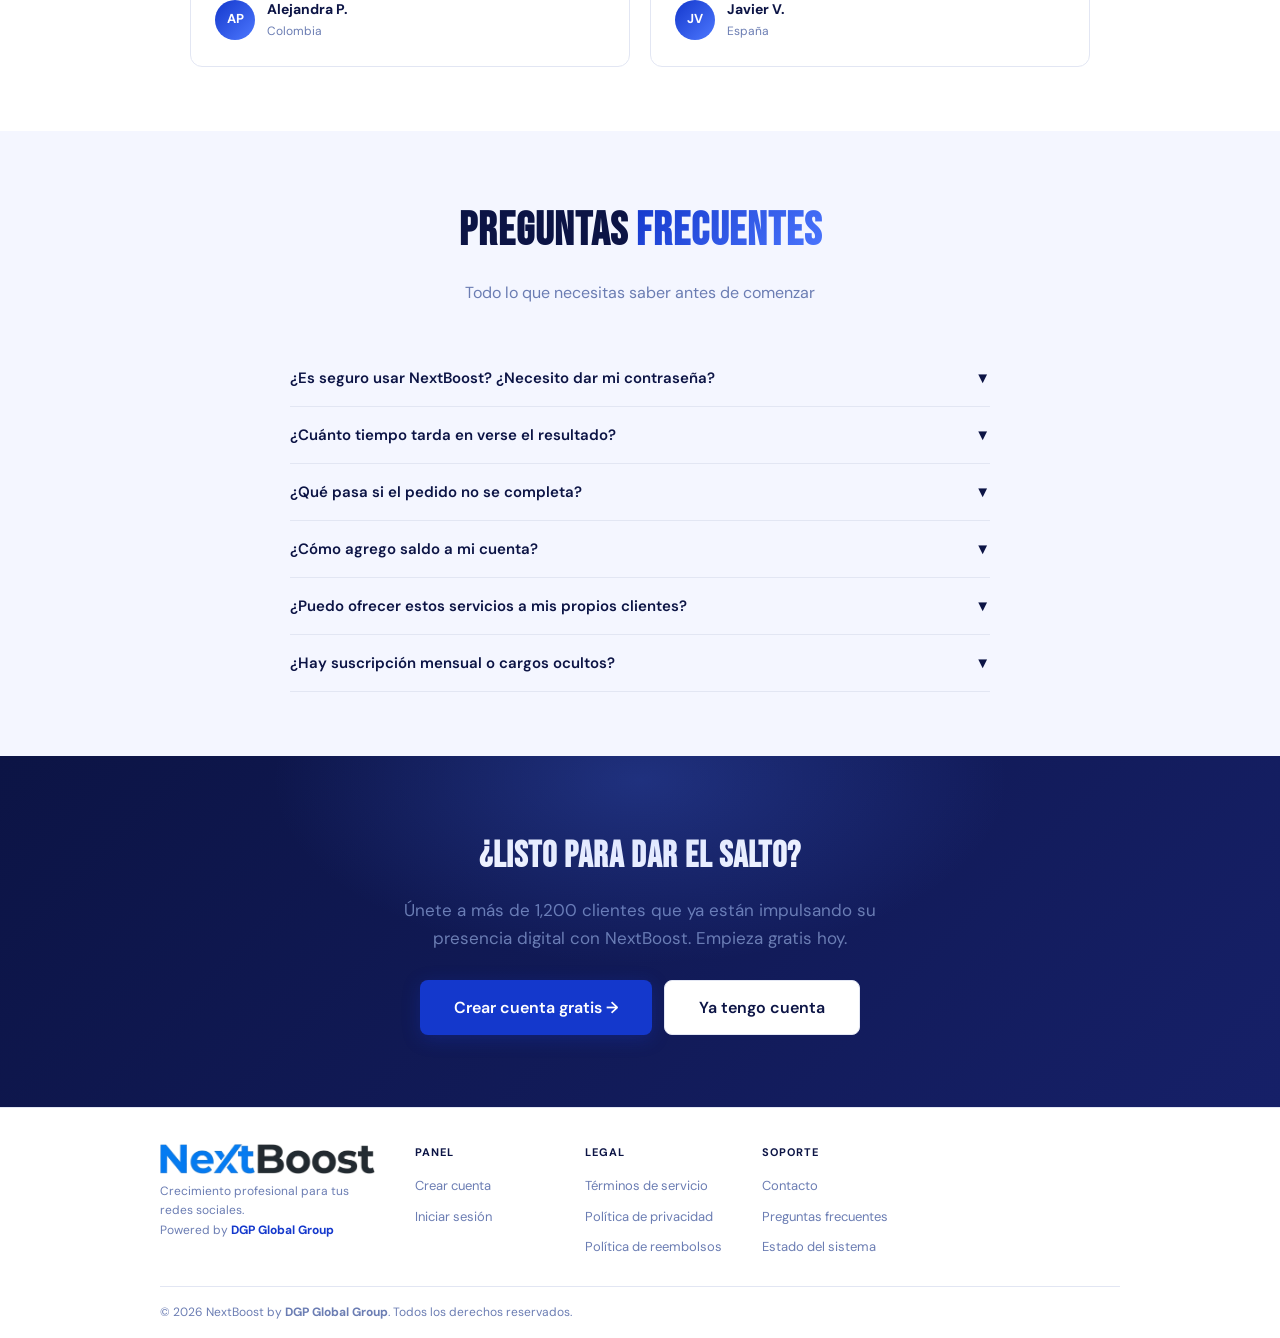
==== commit f57296e1: "Remove 3 feature cards: Resultados inmediatos, Todas las plataformas, Garantia de entrega" ====
--- a/index.html
+++ b/index.html
@@ -264,24 +264,9 @@
       <p>Acceso directo a los mejores precios del mercado. Más crecimiento por menos inversión, sin sacrificar calidad.</p>
     </div>
     <div class="feature-card">
-      <div class="icon"><svg width="18" height="18" viewBox="0 0 24 24" fill="none" stroke="currentColor" stroke-width="2" stroke-linecap="round" stroke-linejoin="round"><polygon points="13 2 3 14 12 14 11 22 21 10 12 10 13 2"/></svg></div>
-      <h3>Resultados inmediatos</h3>
-      <p>La mayoría de pedidos comienzan a procesarse en minutos. Monitorea el progreso en tiempo real desde tu panel.</p>
-    </div>
-    <div class="feature-card">
       <div class="icon"><svg width="18" height="18" viewBox="0 0 24 24" fill="none" stroke="currentColor" stroke-width="2" stroke-linecap="round" stroke-linejoin="round"><rect x="3" y="11" width="18" height="11" rx="2"/><path d="M7 11V7a5 5 0 0 1 10 0v4"/></svg></div>
       <h3>Seguro y confidencial</h3>
       <p>Solo necesitas el enlace público de tu perfil. Nunca pedimos contraseñas. Pagos cifrados y saldo protegido.</p>
-    </div>
-    <div class="feature-card">
-      <div class="icon"><svg width="18" height="18" viewBox="0 0 24 24" fill="none" stroke="currentColor" stroke-width="2" stroke-linecap="round" stroke-linejoin="round"><circle cx="12" cy="12" r="10"/><line x1="2" y1="12" x2="22" y2="12"/><path d="M12 2a15.3 15.3 0 0 1 4 10 15.3 15.3 0 0 1-4 10 15.3 15.3 0 0 1-4-10 15.3 15.3 0 0 1 4-10z"/></svg></div>
-      <h3>Todas las plataformas</h3>
-      <p>Instagram, TikTok, YouTube, Facebook, Spotify, Telegram y muchas más en un solo lugar.</p>
-    </div>
-    <div class="feature-card">
-      <div class="icon"><svg width="18" height="18" viewBox="0 0 24 24" fill="none" stroke="currentColor" stroke-width="2" stroke-linecap="round" stroke-linejoin="round"><polyline points="23 4 23 10 17 10"/><polyline points="1 20 1 14 7 14"/><path d="M3.51 9a9 9 0 0 1 14.85-3.36L23 10M1 14l4.64 4.36A9 9 0 0 0 20.49 15"/></svg></div>
-      <h3>Garantía de entrega</h3>
-      <p>Si un pedido queda incompleto, te reembolsamos la diferencia. Muchos servicios incluyen reposición automática sin costo.</p>
     </div>
     <div class="feature-card">
       <div class="icon"><svg width="18" height="18" viewBox="0 0 24 24" fill="none" stroke="currentColor" stroke-width="2" stroke-linecap="round" stroke-linejoin="round"><polyline points="16 18 22 12 16 6"/><polyline points="8 6 2 12 8 18"/></svg></div>
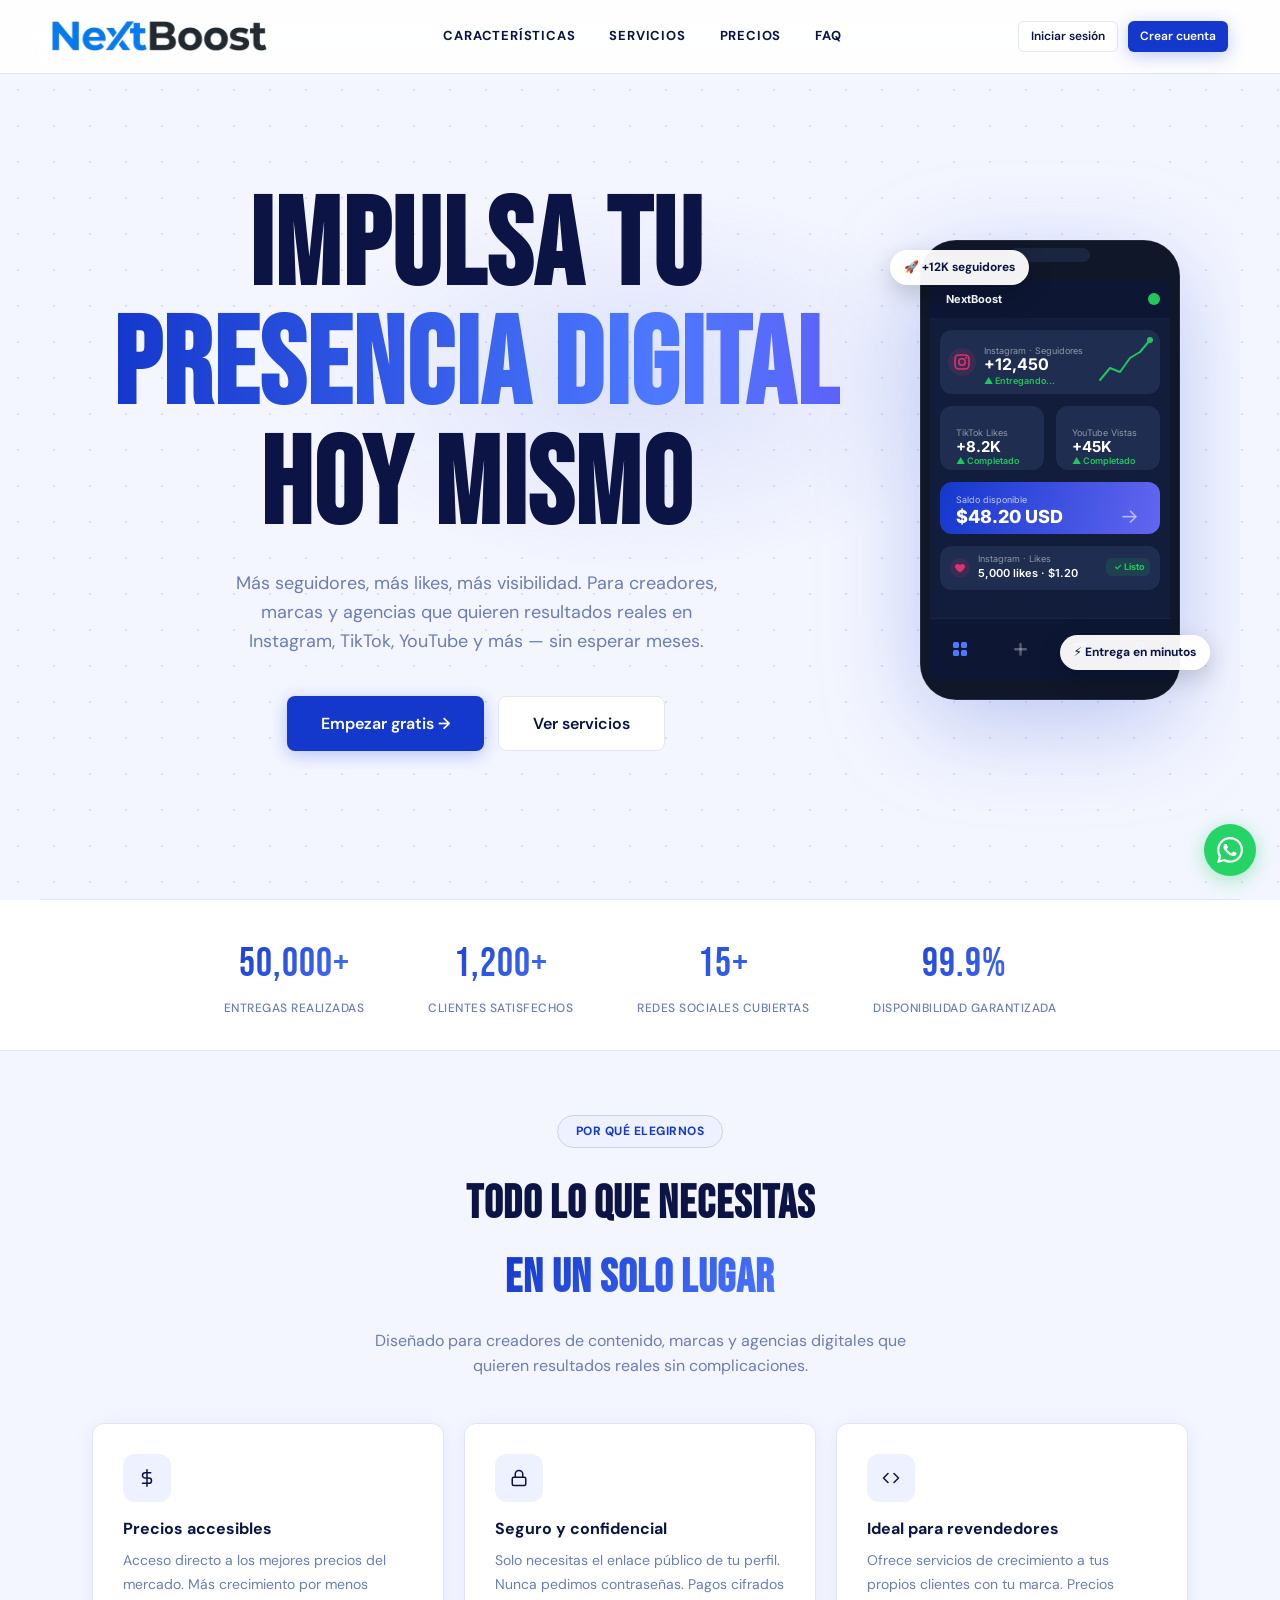
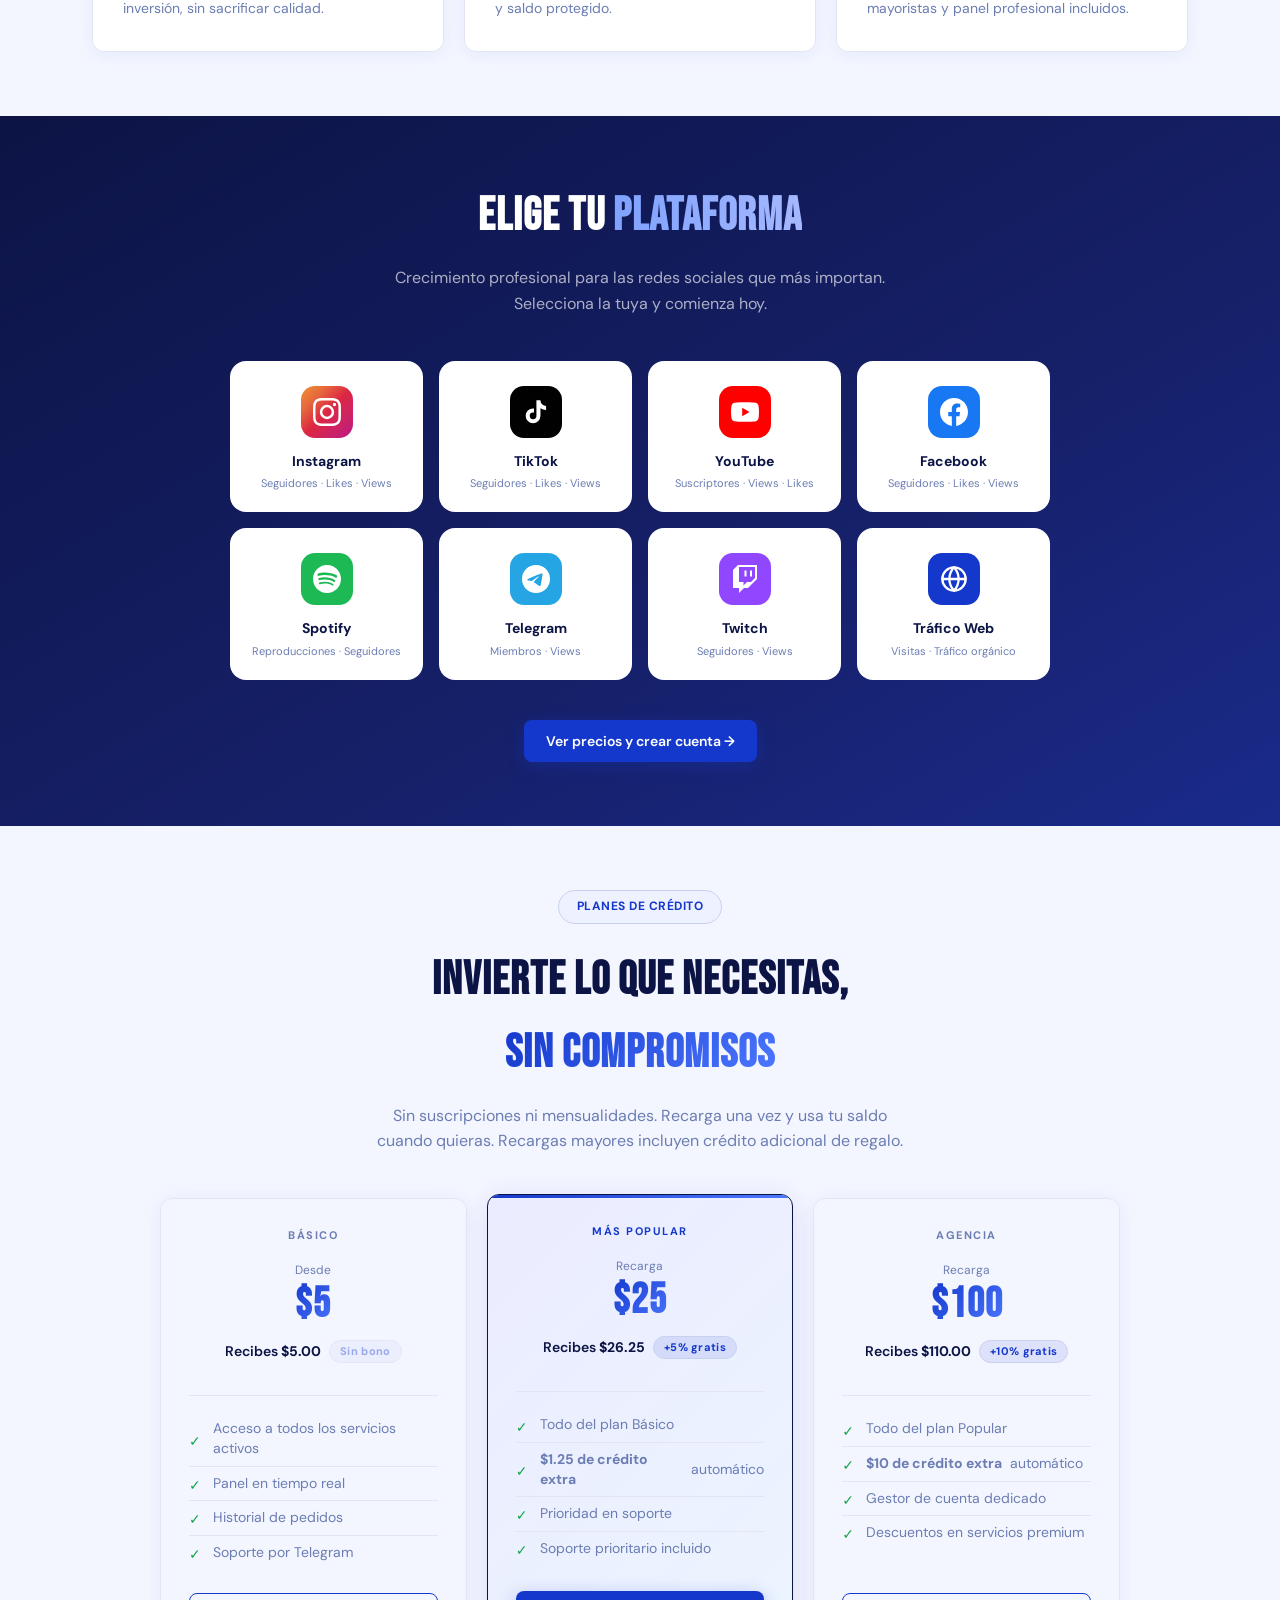
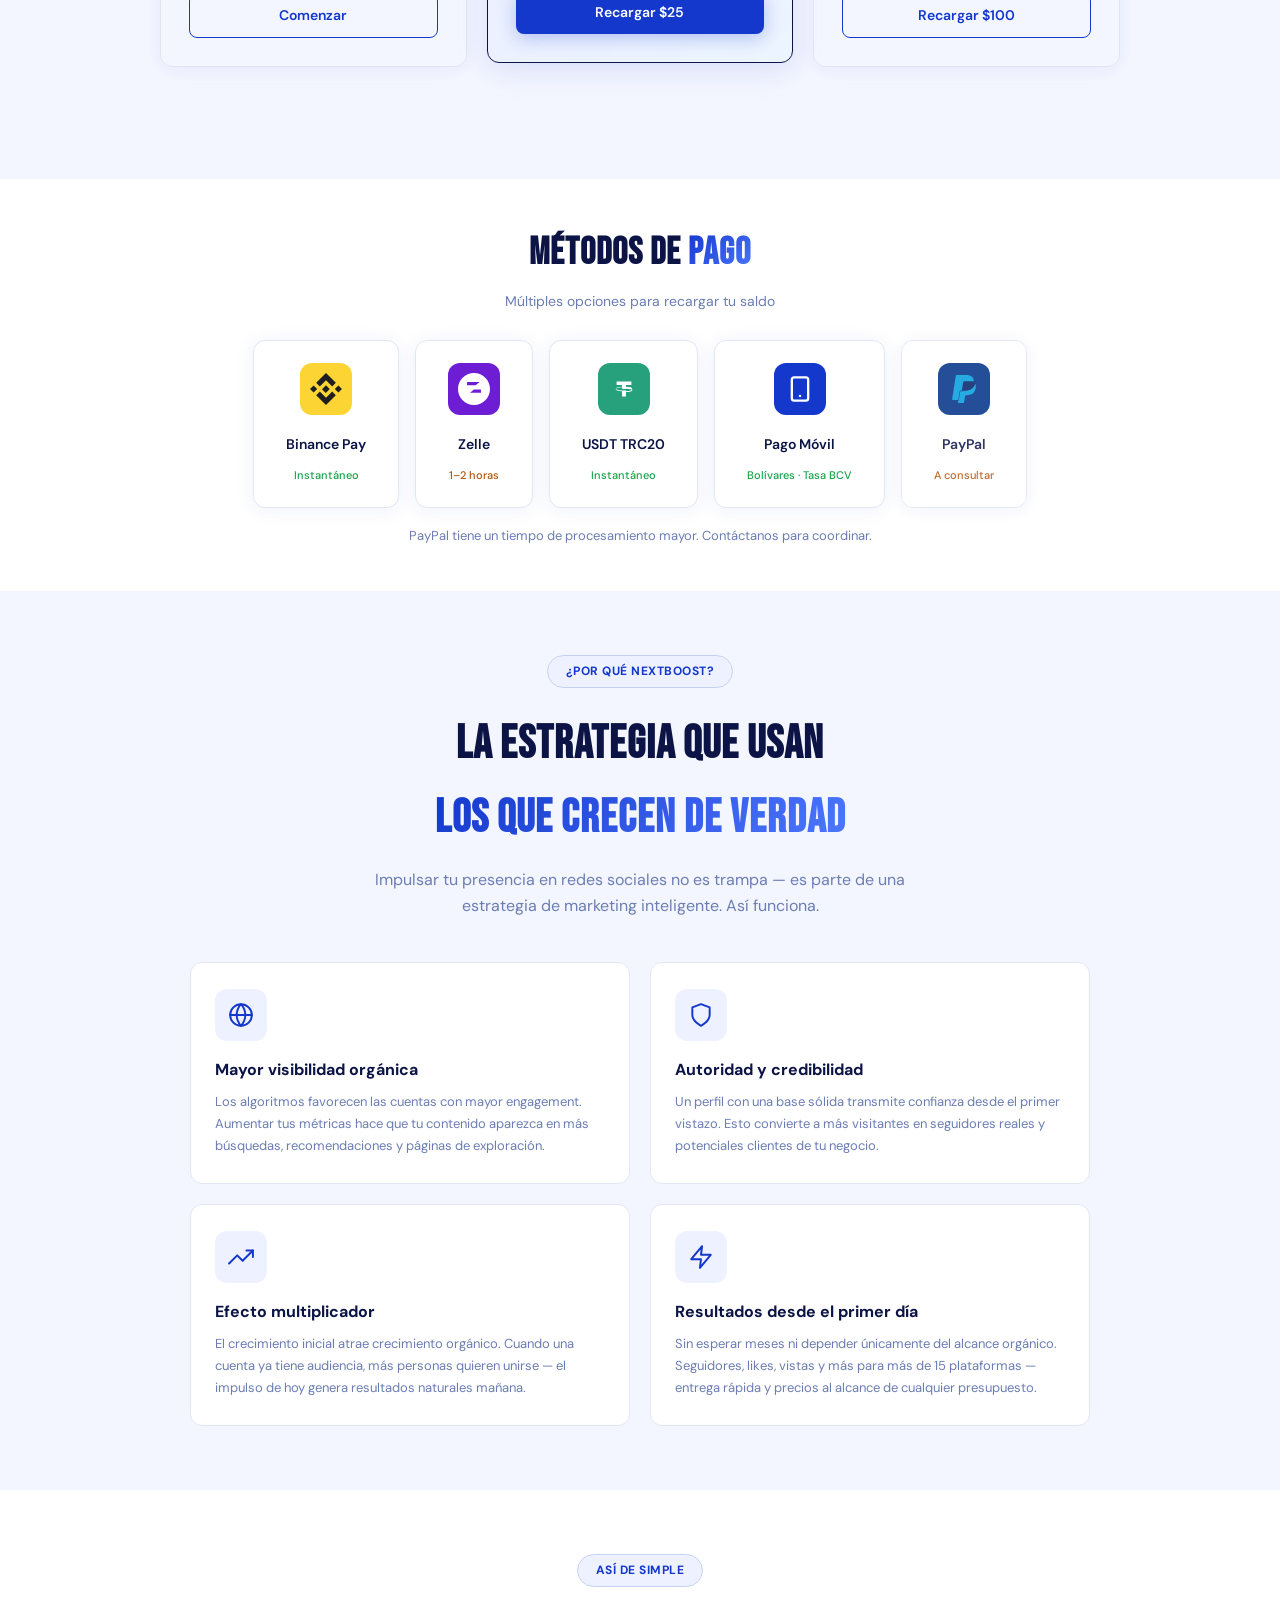
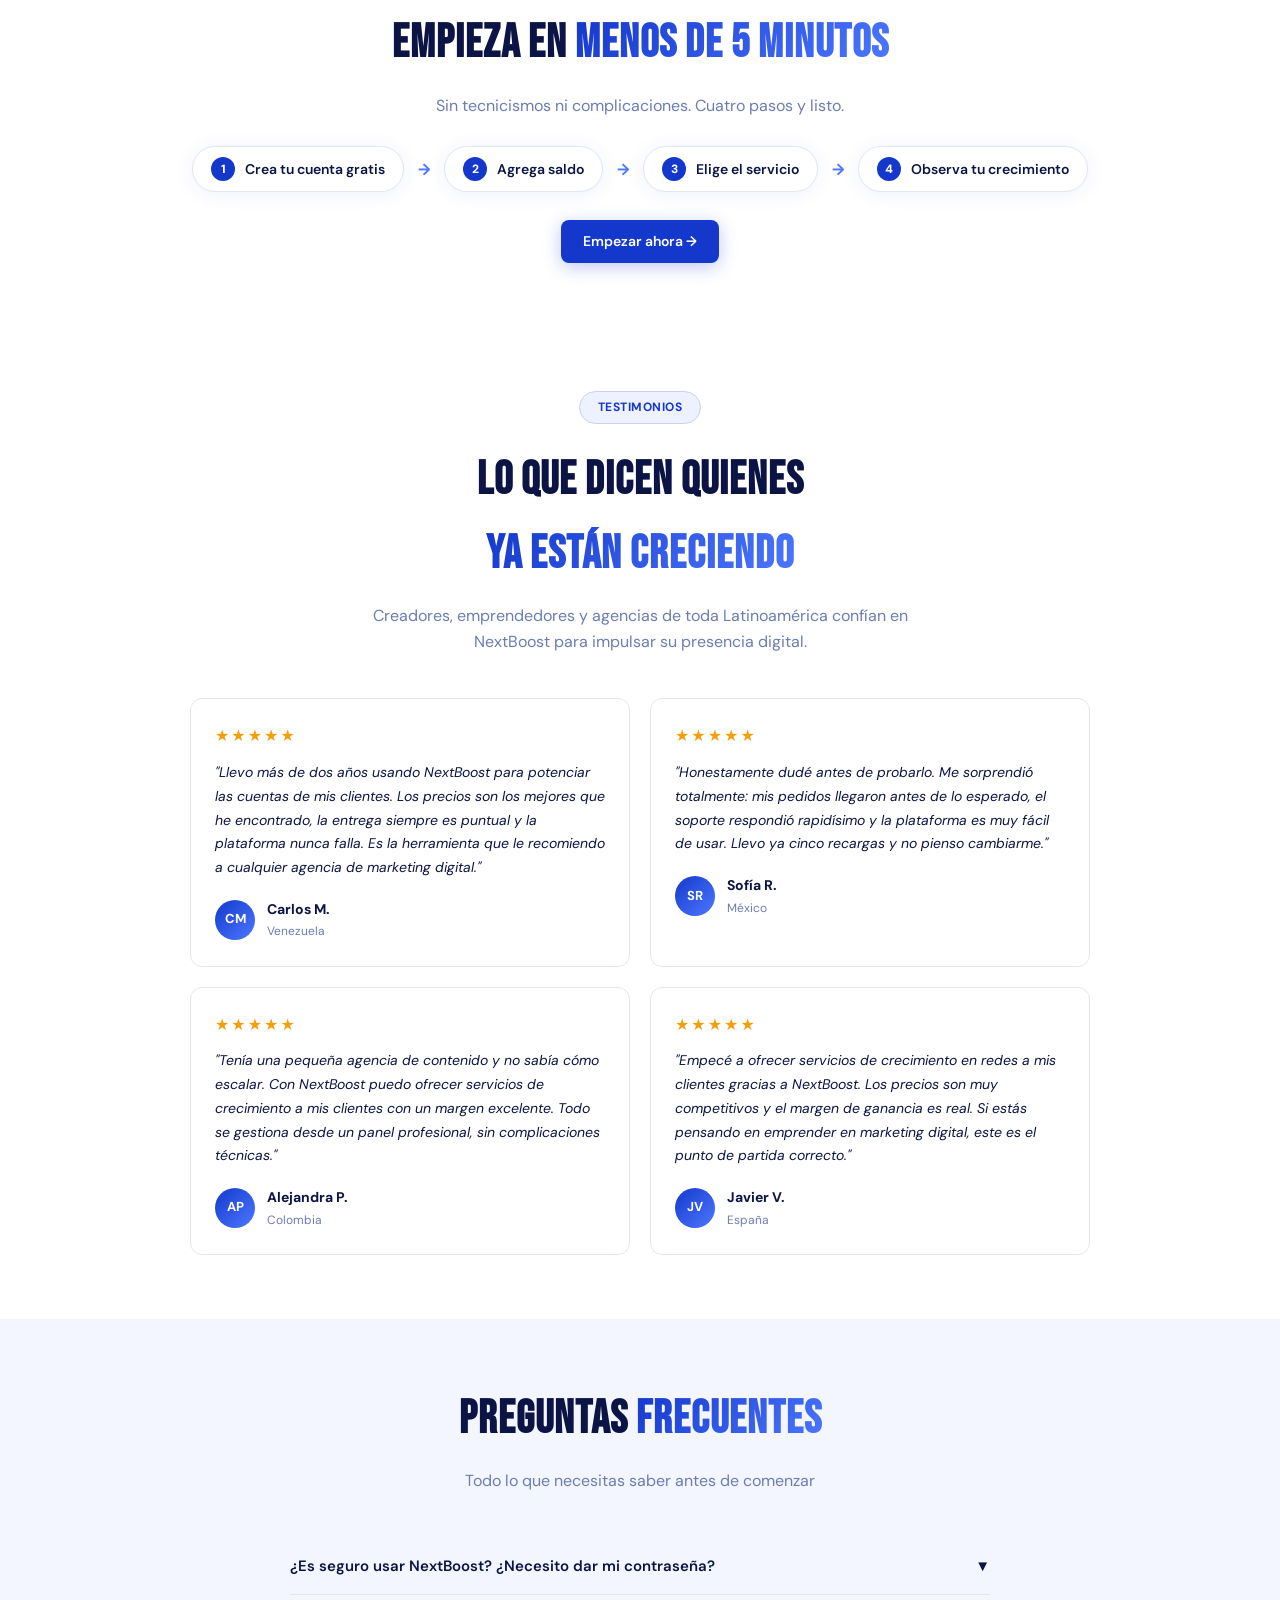
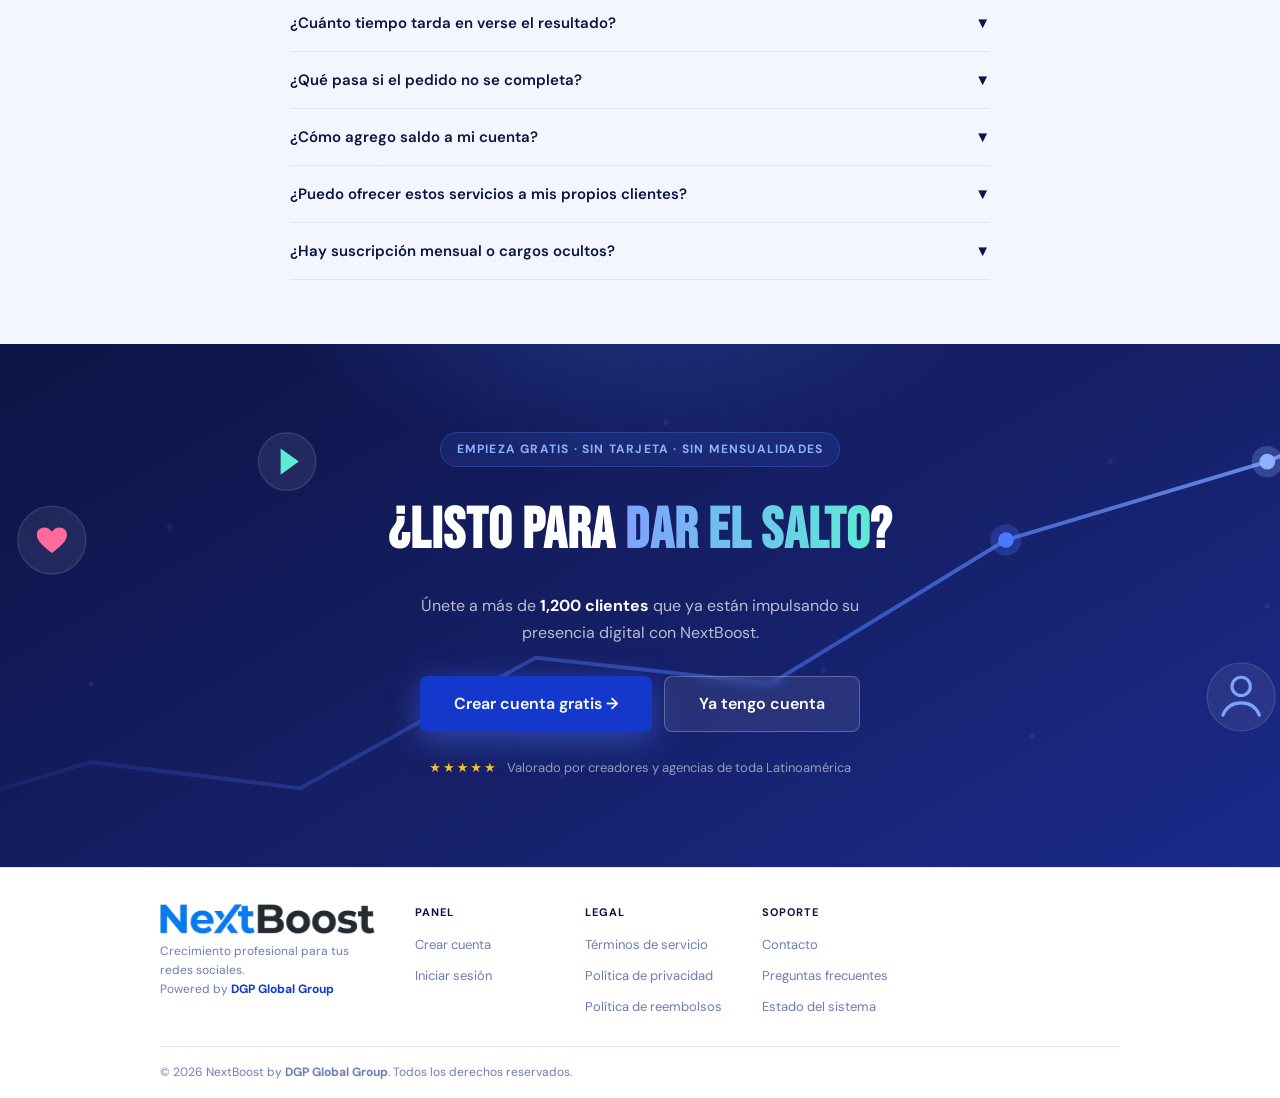
==== commit 8f1c3b6a: "Landing refinements: dark services band, compact steps, redesigned CTA - Removed duplicated diagonal" ====
--- a/index.html
+++ b/index.html
@@ -88,14 +88,6 @@
       border-color: var(--primary);
       background: linear-gradient(135deg, #7c6fff12, #00d4ff08);
     }
-    .pricing-card.featured::before {
-      content: '⚡ MÁS POPULAR';
-      position: absolute; top: 14px; right: -28px;
-      background: linear-gradient(135deg, var(--primary), var(--primary2));
-      color: #fff; font-size: 10px; font-weight: 700;
-      padding: 4px 36px; transform: rotate(45deg);
-      letter-spacing: .5px;
-    }
     .pricing-card:hover { transform: translateY(-4px); border-color: var(--primary); }
     .price-val { font-size: 42px; font-weight: 800; margin: 12px 0 6px; }
     .price-per { font-size: 13px; color: var(--muted); margin-bottom: 20px; }
@@ -277,7 +269,7 @@
 </section>
 
 <!-- NETWORKS -->
-<section id="services" style="background:var(--bg2);max-width:100%;padding:64px 40px">
+<section id="services" class="section-dark" style="max-width:100%;padding:64px 40px">
   <div style="max-width:1100px;margin:0 auto">
     <h2>Elige tu <span class="gradient-text">plataforma</span></h2>
     <p class="subtitle">Crecimiento profesional para las redes sociales que más importan. Selecciona la tuya y comienza hoy.</p>
@@ -428,11 +420,6 @@
 
   </div>
 
-  <!-- Bonus note -->
-  <div style="max-width:560px;margin:0 auto;text-align:center;padding:20px 24px;background:var(--blue-xs);border:1.5px solid var(--border2);border-radius:12px">
-    <div style="font-size:13px;color:var(--blue);font-weight:600;margin-bottom:6px">¿Cómo funciona el bono?</div>
-    <div style="font-size:13px;color:var(--muted);line-height:1.7">Envías el pago y al aprobarlo manualmente, el administrador acredita el saldo base más el bono correspondiente. Los bonos se aplican una vez por recarga, sin límite de recargas.</div>
-  </div>
 </section>
 
 <!-- PAYMENTS -->
@@ -476,6 +463,17 @@
         <div style="font-size:11px;color:#16a34a;font-weight:500;margin-top:4px">Instantáneo</div>
       </div>
 
+      <!-- Pago Móvil (Bolívares) -->
+      <div class="payment-card">
+        <div class="pay-icon" style="background:#1438cc;border-radius:12px;width:52px;height:52px;display:flex;align-items:center;justify-content:center;margin:0 auto 10px">
+          <svg viewBox="0 0 24 24" width="28" height="28" fill="none" stroke="#fff" stroke-width="2" stroke-linecap="round" stroke-linejoin="round" xmlns="http://www.w3.org/2000/svg">
+            <rect x="5" y="2" width="14" height="20" rx="2"/><line x1="12" y1="18" x2="12.01" y2="18"/>
+          </svg>
+        </div>
+        <div style="font-weight:600;color:var(--navy)">Pago Móvil</div>
+        <div style="font-size:11px;color:#16a34a;font-weight:500;margin-top:4px">Bolívares · Tasa BCV</div>
+      </div>
+
       <!-- PayPal -->
       <div class="payment-card" style="opacity:.85">
         <div class="pay-icon" style="background:#003087;border-radius:12px;width:52px;height:52px;display:flex;align-items:center;justify-content:center;margin:0 auto 10px">
@@ -542,47 +540,17 @@
   <div style="max-width:900px;margin:0 auto;text-align:center">
     <div class="hero-badge" style="margin:0 auto 20px;display:table">Así de simple</div>
     <h2>Empieza en <span class="gradient-text">menos de 5 minutos</span></h2>
-    <p class="subtitle">Sin tecnicismos ni complicaciones. Cuatro pasos y tu crecimiento está en marcha.</p>
-    <div class="steps-grid">
-
-      <div class="step-card">
-        <div class="step-number">01</div>
-        <div class="step-icon">
-          <svg width="28" height="28" viewBox="0 0 24 24" fill="none" stroke="var(--blue)" stroke-width="1.8" stroke-linecap="round" stroke-linejoin="round"><path d="M20 21v-2a4 4 0 0 0-4-4H8a4 4 0 0 0-4 4v2"/><circle cx="12" cy="7" r="4"/></svg>
-        </div>
-        <h3>Crea tu cuenta gratis</h3>
-        <p>Regístrate con tu correo en segundos. Sin tarjeta de crédito ni compromisos. Tu cuenta queda activa de inmediato.</p>
-        <a href="register.html" class="step-link">Registrarme →</a>
-      </div>
-
-      <div class="step-card">
-        <div class="step-number">02</div>
-        <div class="step-icon">
-          <svg width="28" height="28" viewBox="0 0 24 24" fill="none" stroke="var(--blue)" stroke-width="1.8" stroke-linecap="round" stroke-linejoin="round"><rect x="1" y="4" width="22" height="16" rx="2"/><line x1="1" y1="10" x2="23" y2="10"/></svg>
-        </div>
-        <h3>Agrega saldo</h3>
-        <p>Recarga desde $5 vía Binance Pay, Zelle o USDT TRC20. El saldo se refleja en tu cuenta en minutos tras la confirmación.</p>
-      </div>
-
-      <div class="step-card">
-        <div class="step-number">03</div>
-        <div class="step-icon">
-          <svg width="28" height="28" viewBox="0 0 24 24" fill="none" stroke="var(--blue)" stroke-width="1.8" stroke-linecap="round" stroke-linejoin="round"><circle cx="11" cy="11" r="8"/><line x1="21" y1="21" x2="16.65" y2="16.65"/></svg>
-        </div>
-        <h3>Selecciona el servicio</h3>
-        <p>Elige la red social, el tipo de interacción (seguidores, likes, vistas…) y la cantidad que necesitas. Precios claros, sin sorpresas.</p>
-      </div>
-
-      <div class="step-card">
-        <div class="step-number">04</div>
-        <div class="step-icon">
-          <svg width="28" height="28" viewBox="0 0 24 24" fill="none" stroke="var(--blue)" stroke-width="1.8" stroke-linecap="round" stroke-linejoin="round"><polygon points="13 2 3 14 12 14 11 22 21 10 12 10 13 2"/></svg>
-        </div>
-        <h3>Observa tu crecimiento</h3>
-        <p>Ingresa el enlace de tu perfil o publicación, confirma y listo. En minutos verás los resultados directamente en tu cuenta.</p>
-      </div>
-
-    </div>
+    <p class="subtitle" style="margin-bottom:28px">Sin tecnicismos ni complicaciones. Cuatro pasos y listo.</p>
+    <div class="steps-strip">
+      <div class="step-mini"><span class="step-n">1</span><span>Crea tu cuenta gratis</span></div>
+      <div class="step-sep">→</div>
+      <div class="step-mini"><span class="step-n">2</span><span>Agrega saldo</span></div>
+      <div class="step-sep">→</div>
+      <div class="step-mini"><span class="step-n">3</span><span>Elige el servicio</span></div>
+      <div class="step-sep">→</div>
+      <div class="step-mini"><span class="step-n">4</span><span>Observa tu crecimiento</span></div>
+    </div>
+    <a href="register.html" class="btn btn-primary" style="margin-top:28px">Empezar ahora →</a>
   </div>
 </section>
 
@@ -680,12 +648,54 @@
 
 <!-- CTA -->
 <div class="cta-section">
-  <div style="max-width:600px;margin:0 auto">
-    <h2 style="font-size:36px;font-weight:800;margin-bottom:12px">¿Listo para dar el salto?</h2>
-    <p style="color:var(--muted);margin-bottom:28px">Únete a más de 1,200 clientes que ya están impulsando su presencia digital con NextBoost. Empieza gratis hoy.</p>
+  <!-- Decorative illustration: rising chart + floating social bubbles -->
+  <svg class="cta-art" viewBox="0 0 1200 400" fill="none" xmlns="http://www.w3.org/2000/svg" preserveAspectRatio="xMidYMid slice" aria-hidden="true">
+    <defs>
+      <linearGradient id="ctaline" x1="0" y1="400" x2="1200" y2="0" gradientUnits="userSpaceOnUse">
+        <stop offset="0%" stop-color="#4d78ff" stop-opacity=".0"/>
+        <stop offset="60%" stop-color="#4d78ff" stop-opacity=".55"/>
+        <stop offset="100%" stop-color="#8fb0ff" stop-opacity=".9"/>
+      </linearGradient>
+    </defs>
+    <!-- grid dots -->
+    <g fill="rgba(255,255,255,.06)">
+      <circle cx="100" cy="80" r="2"/><circle cx="240" cy="140" r="2"/><circle cx="180" cy="260" r="2"/>
+      <circle cx="960" cy="90" r="2"/><circle cx="1080" cy="200" r="2"/><circle cx="900" cy="300" r="2"/>
+      <circle cx="620" cy="60" r="2"/><circle cx="540" cy="330" r="2"/><circle cx="740" cy="250" r="2"/>
+    </g>
+    <!-- ascending growth line -->
+    <path d="M-20 380 L180 320 L340 340 L520 240 L700 260 L880 150 L1080 90 L1240 20"
+          stroke="url(#ctaline)" stroke-width="3" stroke-linecap="round"/>
+    <circle cx="880" cy="150" r="6" fill="#4d78ff"/>
+    <circle cx="880" cy="150" r="12" fill="#4d78ff" opacity=".25"/>
+    <circle cx="1080" cy="90" r="6" fill="#8fb0ff"/>
+    <circle cx="1080" cy="90" r="12" fill="#8fb0ff" opacity=".25"/>
+    <!-- floating bubbles: heart / follower / play -->
+    <g class="cta-bubble" style="animation-delay:0s">
+      <circle cx="150" cy="150" r="26" fill="rgba(255,255,255,.07)" stroke="rgba(255,255,255,.14)"/>
+      <path d="M150 160c-7-5.4-11.5-9.3-11.5-14 0-3.2 2.5-5.5 5.7-5.5 2.3 0 4.3 1.2 5.8 3.2 1.5-2 3.5-3.2 5.8-3.2 3.2 0 5.7 2.3 5.7 5.5 0 4.7-4.5 8.6-11.5 14z" fill="#ff6b9d"/>
+    </g>
+    <g class="cta-bubble" style="animation-delay:1.2s">
+      <circle cx="1060" cy="270" r="26" fill="rgba(255,255,255,.07)" stroke="rgba(255,255,255,.14)"/>
+      <circle cx="1060" cy="262" r="7" fill="none" stroke="#7ea2ff" stroke-width="2.4"/>
+      <path d="M1046 284c2.6-6.4 8-9.4 14-9.4s11.4 3 14 9.4" fill="none" stroke="#7ea2ff" stroke-width="2.4" stroke-linecap="round"/>
+    </g>
+    <g class="cta-bubble" style="animation-delay:2.1s">
+      <circle cx="330" cy="90" r="22" fill="rgba(255,255,255,.07)" stroke="rgba(255,255,255,.14)"/>
+      <path d="M325 80l14 10-14 10z" fill="#5eead4"/>
+    </g>
+  </svg>
+
+  <div style="max-width:640px;margin:0 auto;position:relative;z-index:1">
+    <div class="cta-kicker">Empieza gratis · Sin tarjeta · Sin mensualidades</div>
+    <h2 style="font-size:clamp(38px,5vw,58px);margin-bottom:14px;color:#fff">¿Listo para <span style="background:linear-gradient(90deg,#7ea2ff,#5eead4);-webkit-background-clip:text;background-clip:text;-webkit-text-fill-color:transparent">dar el salto</span>?</h2>
+    <p style="color:rgba(255,255,255,.7);margin-bottom:30px;font-size:16px;line-height:1.7">Únete a más de <strong style="color:#fff">1,200 clientes</strong> que ya están impulsando su presencia digital con NextBoost.</p>
     <div style="display:flex;gap:12px;justify-content:center;flex-wrap:wrap">
-      <a href="register.html" class="btn btn-primary btn-lg">Crear cuenta gratis →</a>
-      <a href="login.html" class="btn btn-ghost btn-lg">Ya tengo cuenta</a>
+      <a href="register.html" class="btn btn-primary btn-lg" style="box-shadow:0 8px 32px rgba(77,120,255,.45)">Crear cuenta gratis →</a>
+      <a href="login.html" class="btn btn-lg" style="background:rgba(255,255,255,.08);color:#fff;border:1.5px solid rgba(255,255,255,.25);backdrop-filter:blur(4px)">Ya tengo cuenta</a>
+    </div>
+    <div class="cta-trust">
+      <span>★★★★★</span> Valorado por creadores y agencias de toda Latinoamérica
     </div>
   </div>
 </div>
--- a/css/style.css
+++ b/css/style.css
@@ -438,9 +438,21 @@
 .logo span { color: var(--blue); }
 .logo-img { height: 30px; width: auto; display: block; }
 .logo-img-xl { height: 44px; }
-.nav-links { display: flex; align-items: center; gap: 32px; }
-.nav-links a { color: var(--muted); font-size: 14px; font-weight: 500; transition: color .2s; }
-.nav-links a:hover { color: var(--navy); }
+.nav-links { display: flex; align-items: center; gap: 6px; }
+.nav-links a {
+  color: var(--navy); font-size: 13px; font-weight: 700;
+  text-transform: uppercase; letter-spacing: .8px;
+  padding: 8px 14px; border-radius: 8px; position: relative;
+  transition: color .2s, background .2s;
+}
+.nav-links a::after {
+  content: ''; position: absolute; left: 14px; right: 14px; bottom: 4px;
+  height: 2px; border-radius: 2px; background: var(--blue);
+  transform: scaleX(0); transform-origin: left;
+  transition: transform .25s ease;
+}
+.nav-links a:hover { color: var(--blue); background: var(--blue-xs); }
+.nav-links a:hover::after { transform: scaleX(1); }
 .nav-cta { display: flex; gap: 10px; }
 
 /* ─── HERO ───────────────────────────────────────────────── */
@@ -617,10 +629,31 @@
 
 /* ─── CTA ────────────────────────────────────────────────── */
 .cta-section {
-  text-align: center; padding: 72px 52px;
-  background: linear-gradient(135deg, var(--navy) 0%, var(--navy-m) 100%);
-  color: var(--white); overflow: hidden; position: relative;
-}
+  text-align: center; padding: 88px 52px;
+  background: linear-gradient(150deg, #0c1445 0%, #162068 55%, #1a2a8a 100%);
+  color: #fff; overflow: hidden; position: relative;
+}
+.cta-art {
+  position: absolute; inset: 0; width: 100%; height: 100%;
+  pointer-events: none;
+}
+.cta-bubble { animation: ctaBubbleFloat 5s ease-in-out infinite; }
+@keyframes ctaBubbleFloat {
+  0%, 100% { transform: translateY(0); }
+  50%      { transform: translateY(-12px); }
+}
+.cta-kicker {
+  display: inline-block; margin-bottom: 18px;
+  font-size: 12px; font-weight: 700; letter-spacing: 1.2px; text-transform: uppercase;
+  color: #8fb0ff; background: rgba(77,120,255,.12);
+  border: 1px solid rgba(77,120,255,.3);
+  padding: 7px 16px; border-radius: 24px;
+}
+.cta-trust {
+  margin-top: 26px; font-size: 13px; color: rgba(255,255,255,.55);
+}
+.cta-trust span { color: #fbbf24; letter-spacing: 2px; margin-right: 6px; }
+@media (prefers-reduced-motion: reduce) { .cta-bubble { animation: none; } }
 .cta-section::before {
   content: '';
   position: absolute; top: -50%; left: 50%; transform: translateX(-50%);
@@ -1393,6 +1426,44 @@
   .table-wrap { border-radius: 0; overflow-x: auto; }
 }
 
+/* ── Compact steps strip (landing "how it works") ── */
+.steps-strip {
+  display: flex; align-items: center; justify-content: center;
+  gap: 14px; flex-wrap: wrap; margin-top: 8px;
+}
+.step-mini {
+  display: inline-flex; align-items: center; gap: 10px;
+  background: var(--white); border: 1.5px solid var(--border);
+  border-radius: 40px; padding: 10px 18px;
+  font-size: 14px; font-weight: 600; color: var(--navy);
+  box-shadow: var(--shadow);
+}
+.step-mini .step-n {
+  width: 24px; height: 24px; border-radius: 50%;
+  background: var(--blue); color: #fff;
+  display: inline-flex; align-items: center; justify-content: center;
+  font-size: 12px; font-weight: 800; flex-shrink: 0;
+}
+.step-sep { color: var(--blue-l); font-weight: 700; }
+@media (max-width: 700px) {
+  .steps-strip { flex-direction: column; gap: 8px; }
+  .step-sep { transform: rotate(90deg); }
+  .step-mini { width: 100%; max-width: 300px; justify-content: flex-start; }
+}
+
+/* ── Dark navy section band (landing highlight) ── */
+.section-dark {
+  background: linear-gradient(150deg, #0c1445 0%, #162068 60%, #1a2a8a 100%) !important;
+}
+.section-dark h2 { color: #fff; }
+.section-dark h2 .gradient-text {
+  background: linear-gradient(90deg, #7ea2ff, #a5b8ff);
+  -webkit-background-clip: text; background-clip: text;
+  -webkit-text-fill-color: transparent;
+}
+.section-dark .subtitle { color: rgba(255,255,255,.65); }
+.section-dark .platform-card { border-color: rgba(255,255,255,.08); }
+
 /* ── Platform cards (landing page) ── */
 .platforms-grid {
   display: grid;
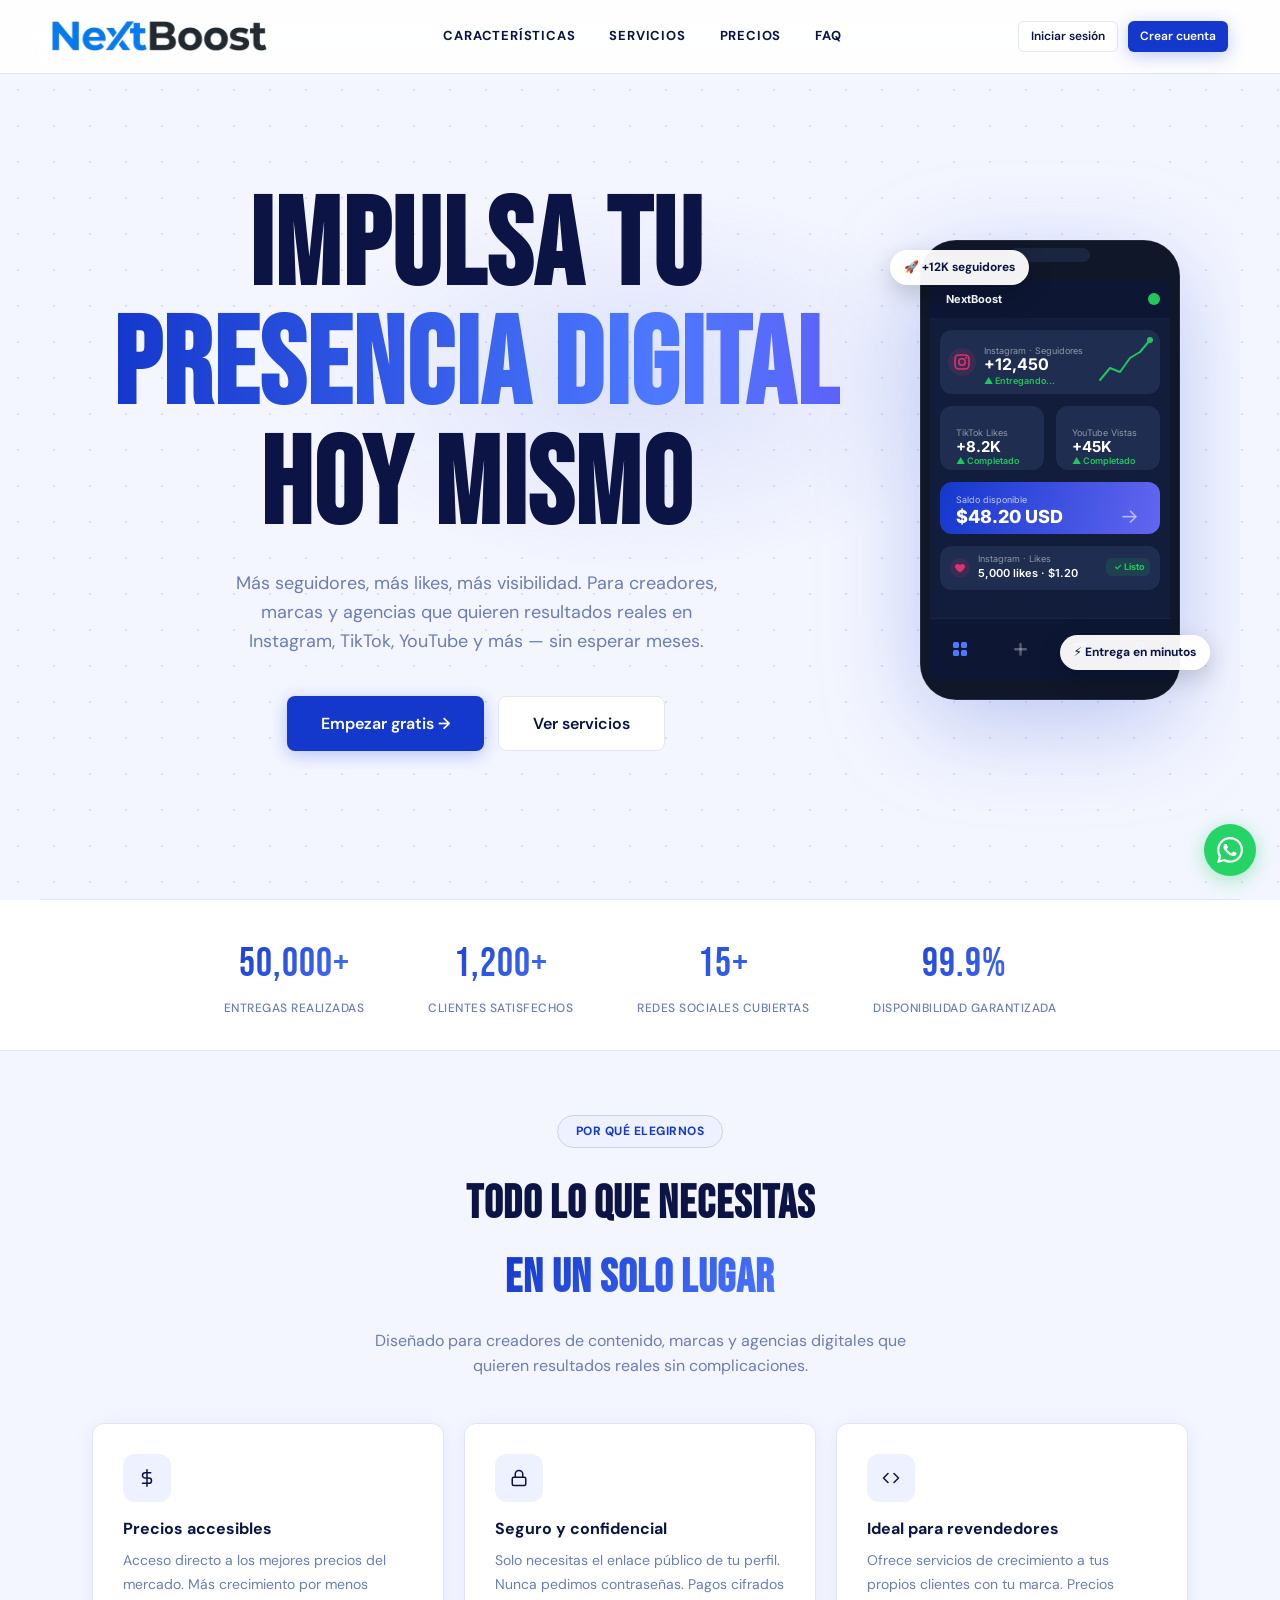
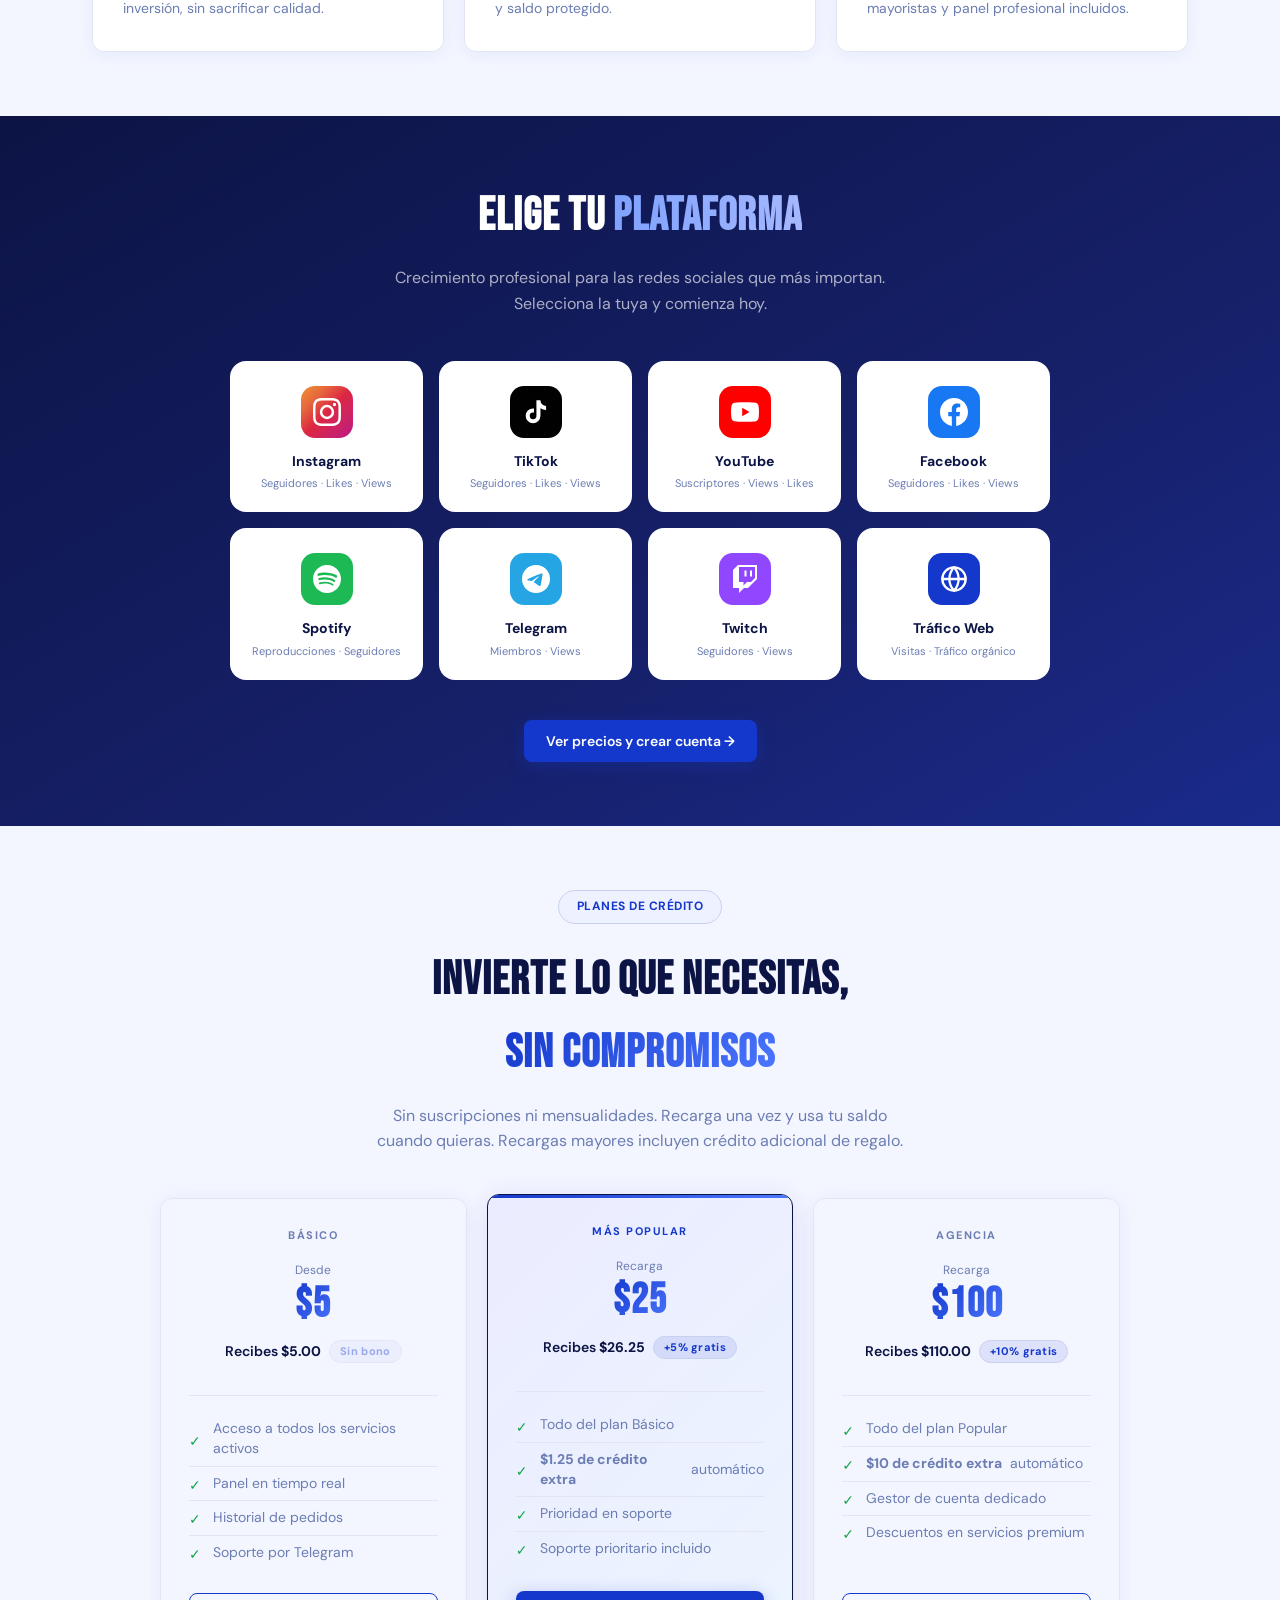
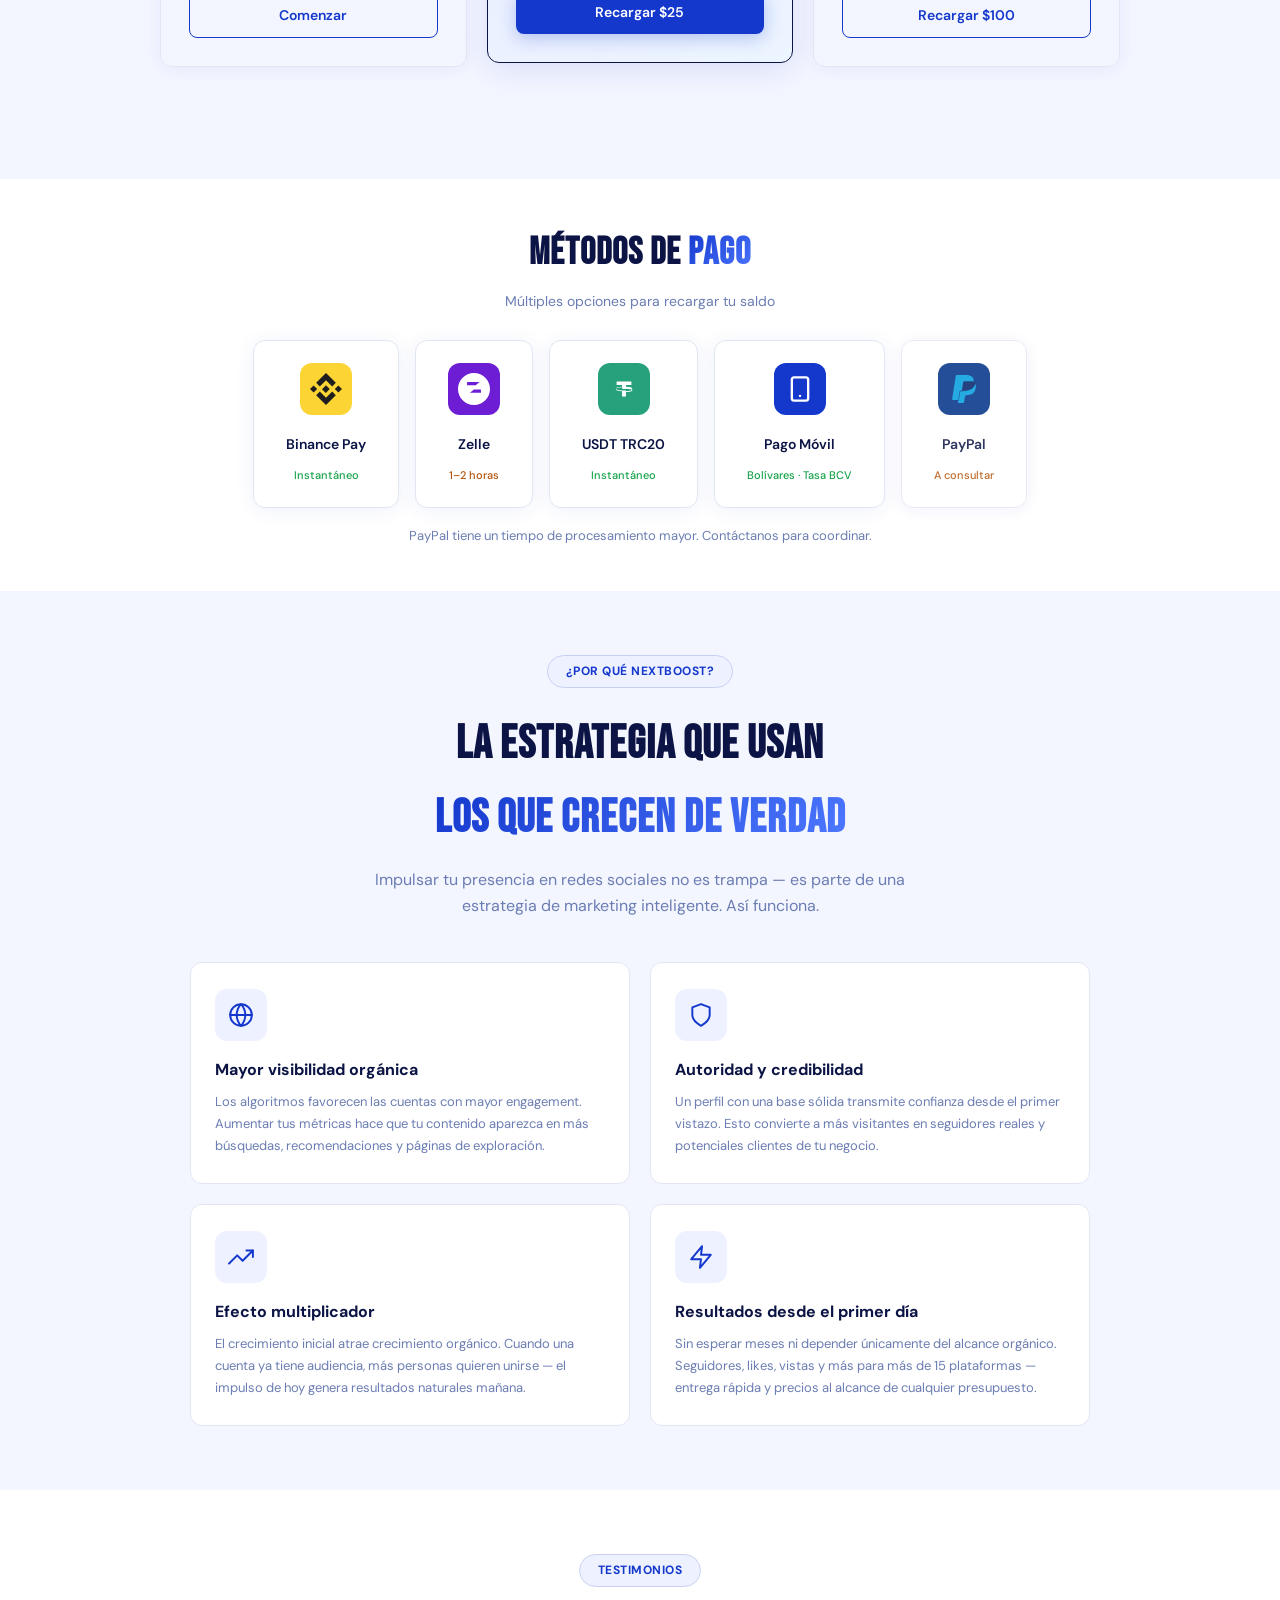
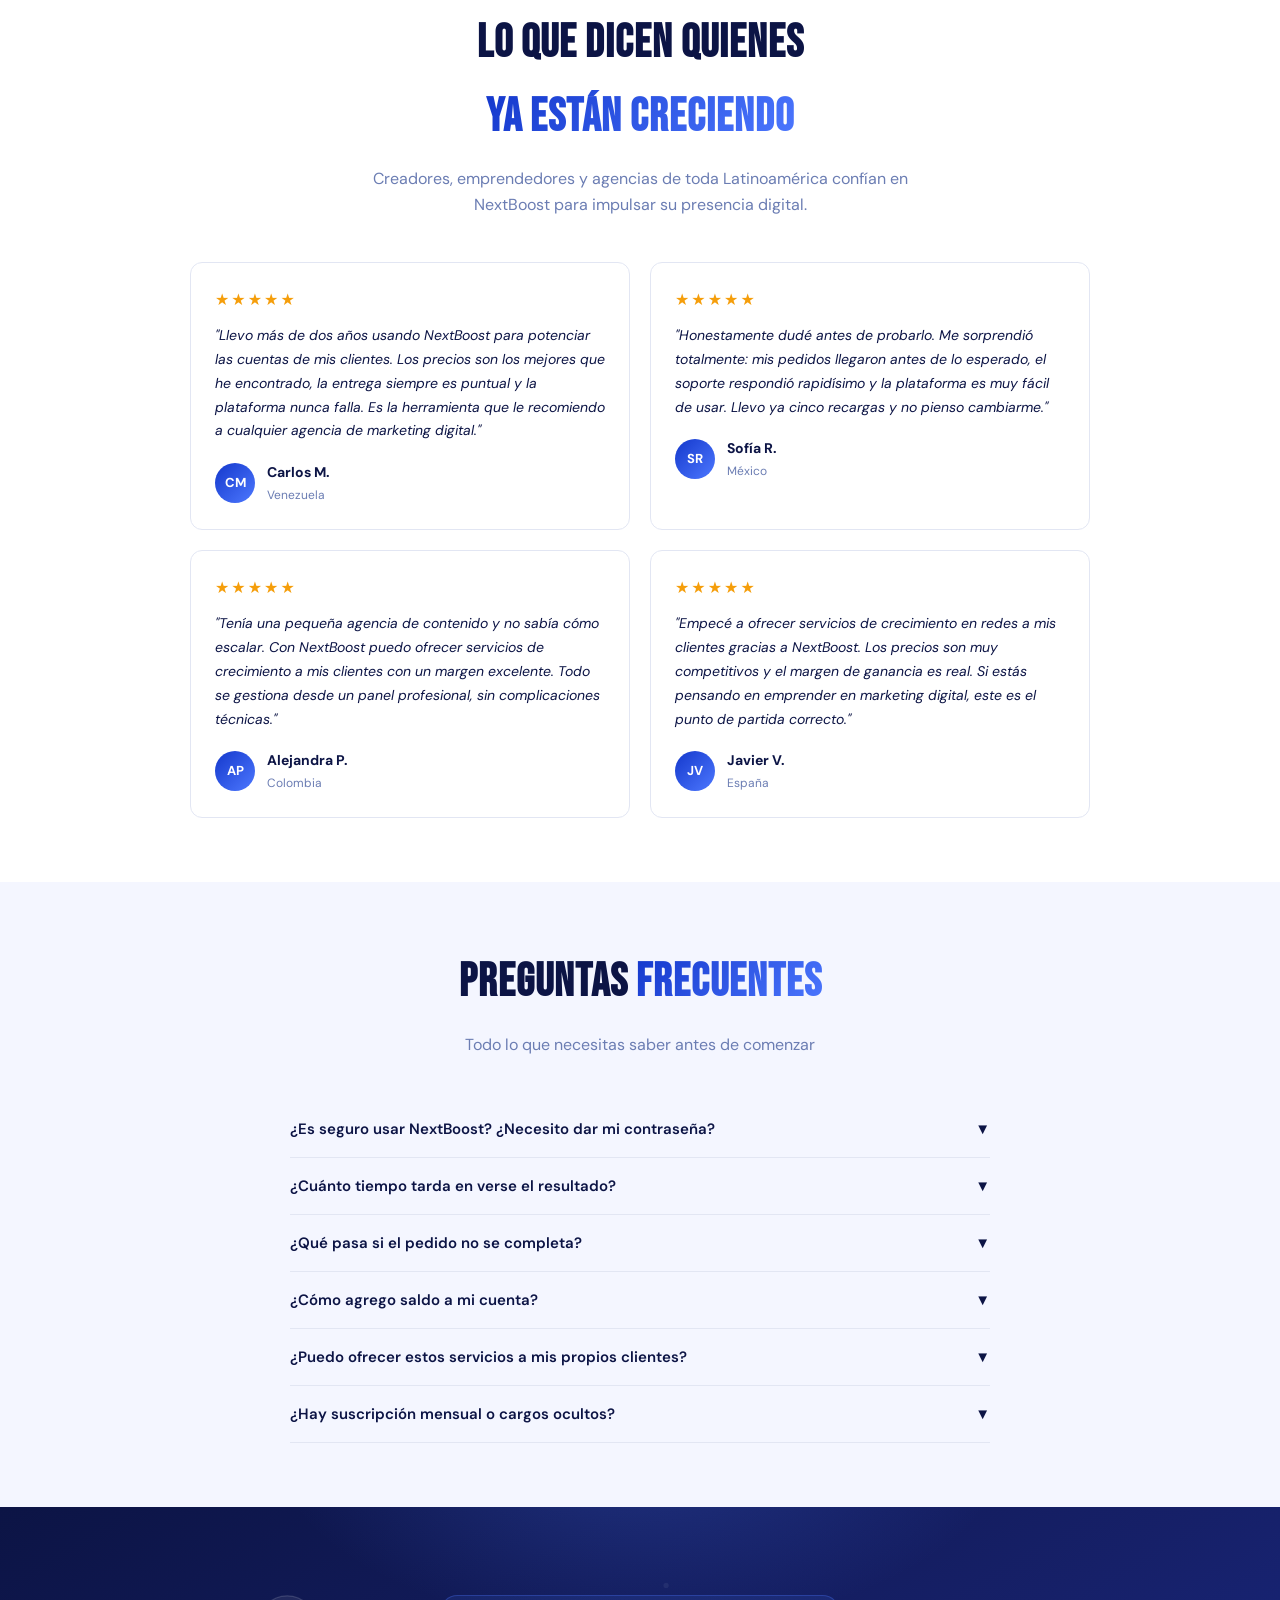
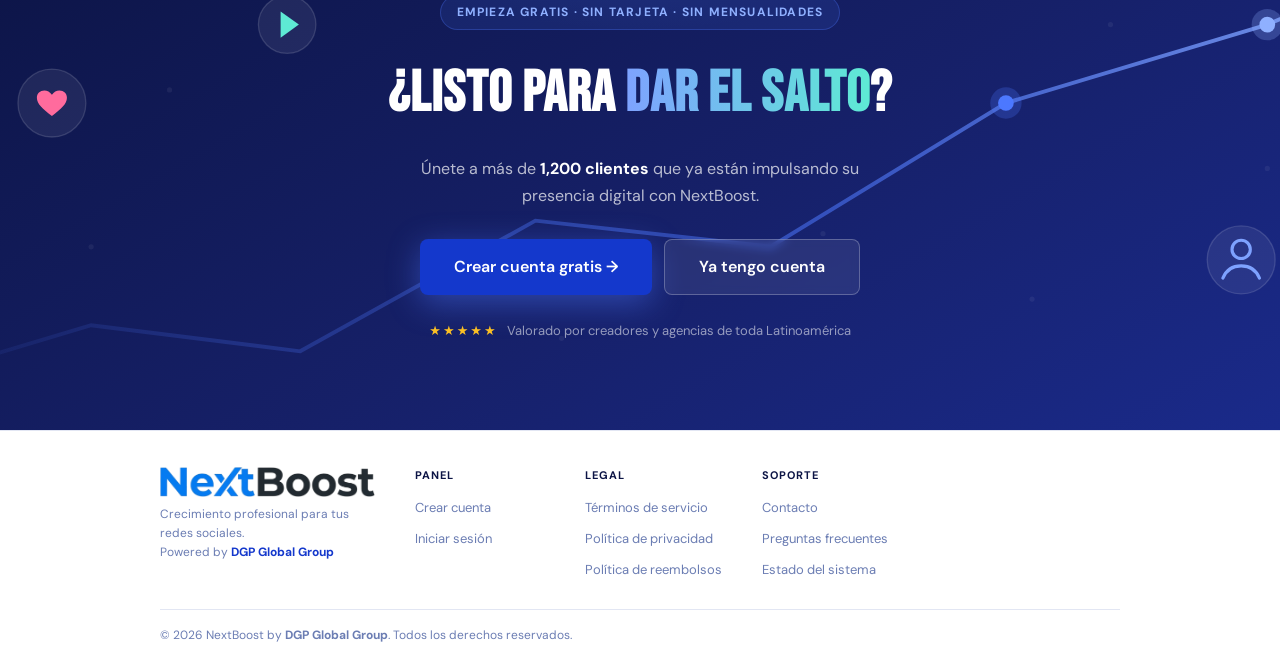
==== commit 20977e0d: "Add Pago Movil (VES) payment method with automatic BCV rate conversion - Admin settings: new Pago Mo" ====
--- a/index.html
+++ b/index.html
@@ -532,25 +532,6 @@
       </div>
 
     </div>
-  </div>
-</section>
-
-<!-- HOW IT WORKS -->
-<section id="how-it-works" style="background:var(--bg2);max-width:100%;padding-left:40px;padding-right:40px">
-  <div style="max-width:900px;margin:0 auto;text-align:center">
-    <div class="hero-badge" style="margin:0 auto 20px;display:table">Así de simple</div>
-    <h2>Empieza en <span class="gradient-text">menos de 5 minutos</span></h2>
-    <p class="subtitle" style="margin-bottom:28px">Sin tecnicismos ni complicaciones. Cuatro pasos y listo.</p>
-    <div class="steps-strip">
-      <div class="step-mini"><span class="step-n">1</span><span>Crea tu cuenta gratis</span></div>
-      <div class="step-sep">→</div>
-      <div class="step-mini"><span class="step-n">2</span><span>Agrega saldo</span></div>
-      <div class="step-sep">→</div>
-      <div class="step-mini"><span class="step-n">3</span><span>Elige el servicio</span></div>
-      <div class="step-sep">→</div>
-      <div class="step-mini"><span class="step-n">4</span><span>Observa tu crecimiento</span></div>
-    </div>
-    <a href="register.html" class="btn btn-primary" style="margin-top:28px">Empezar ahora →</a>
   </div>
 </section>
 
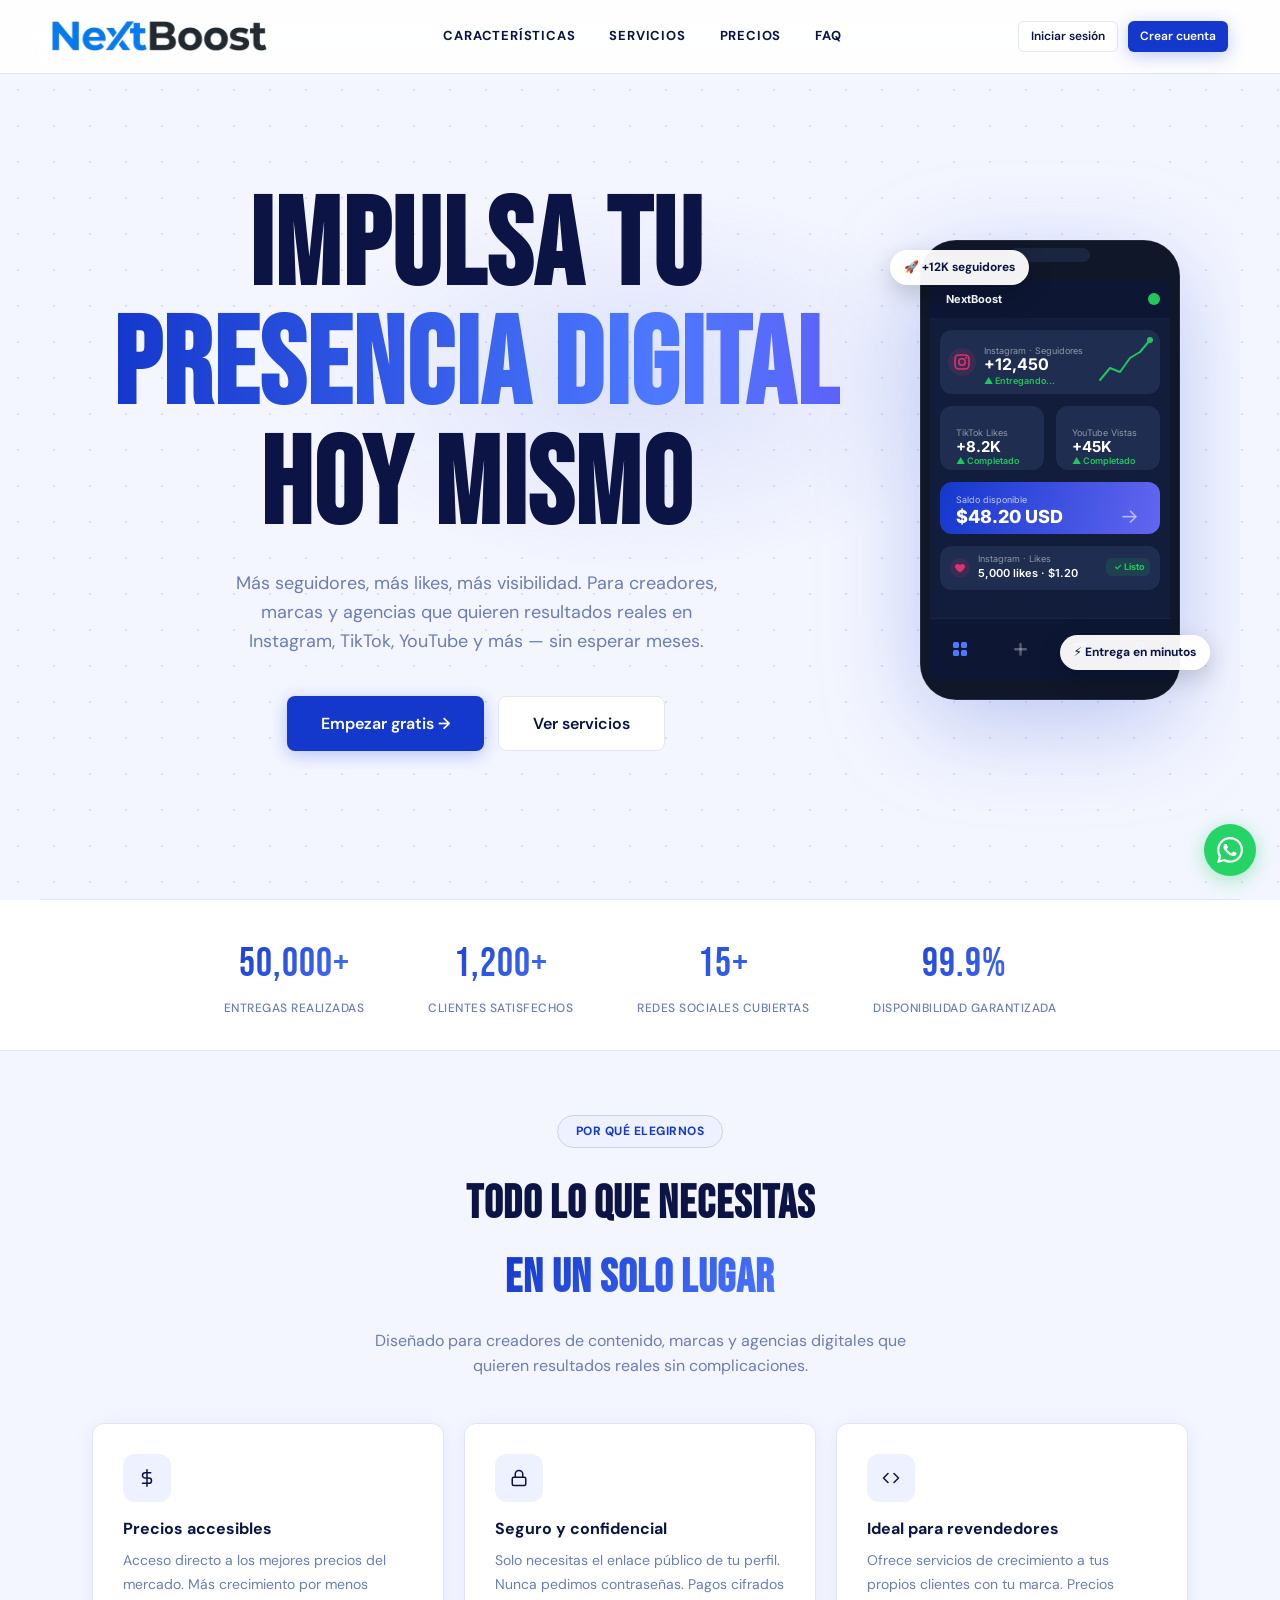
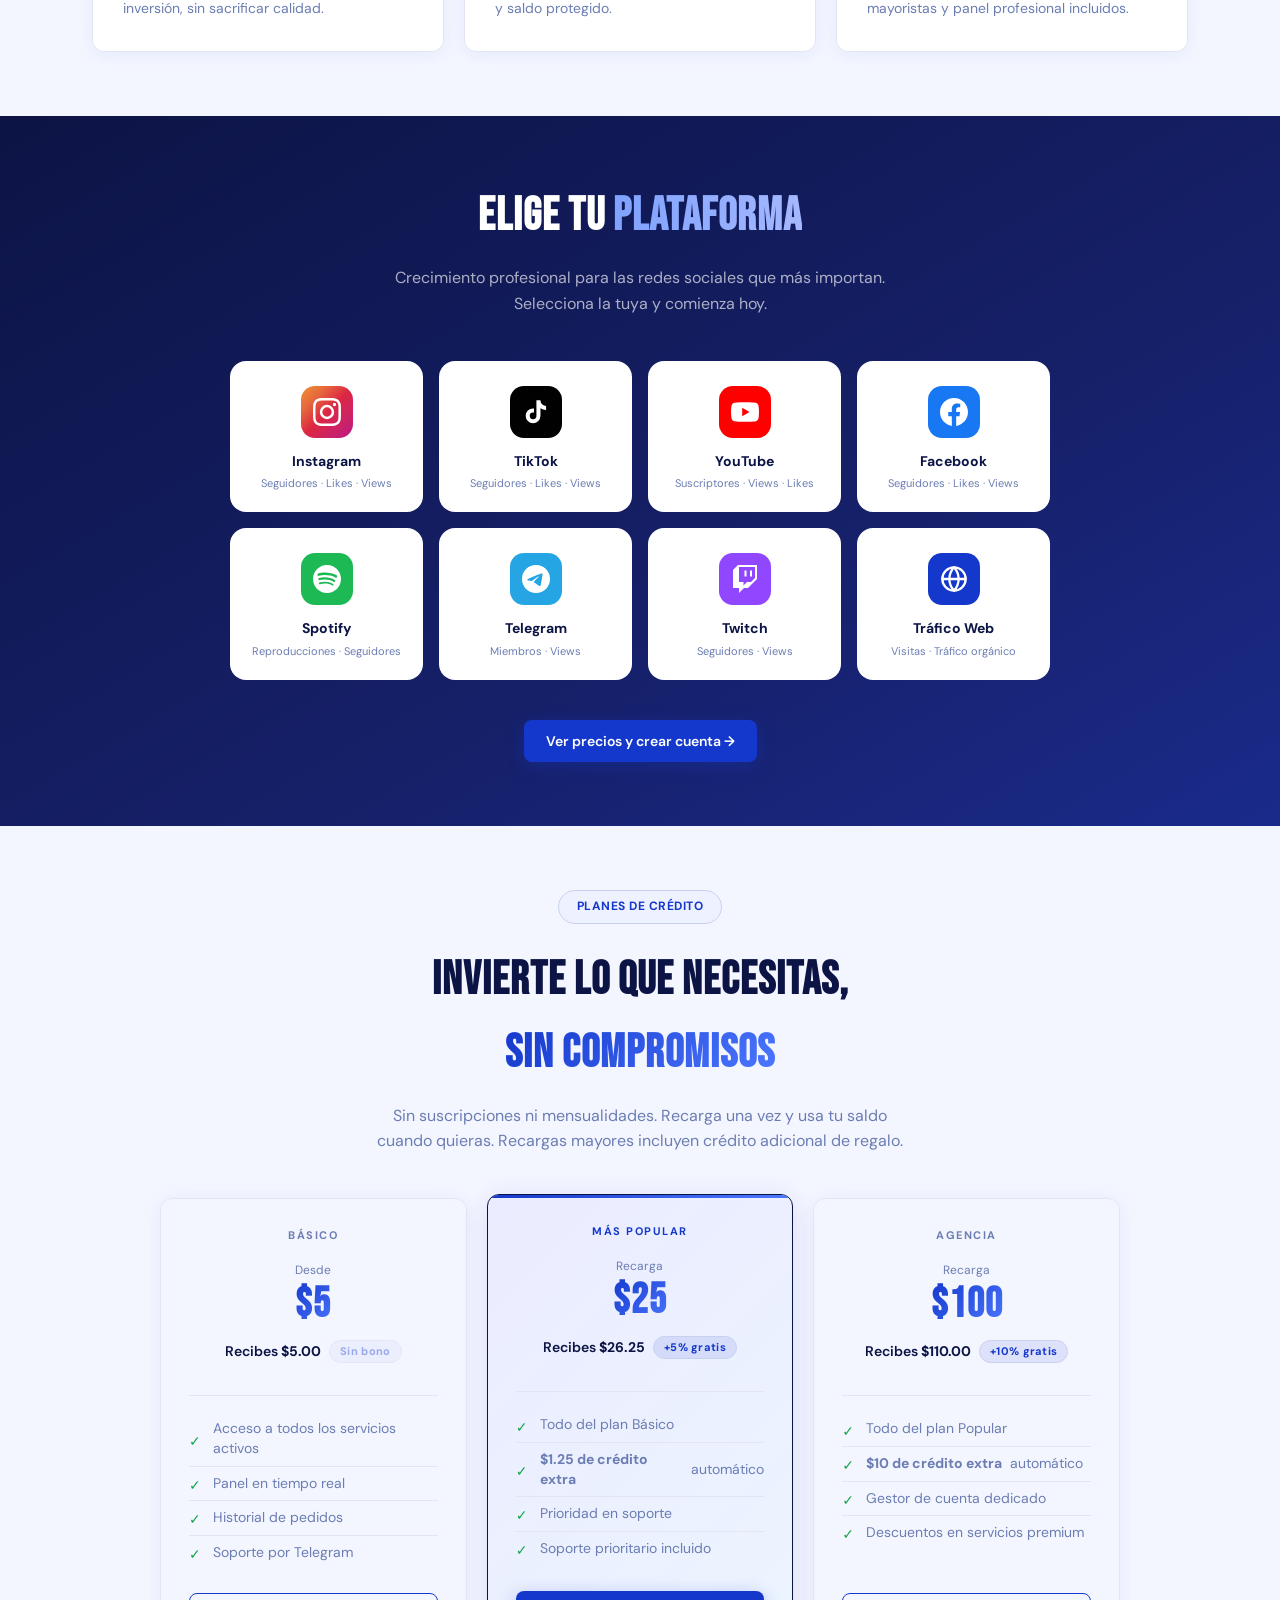
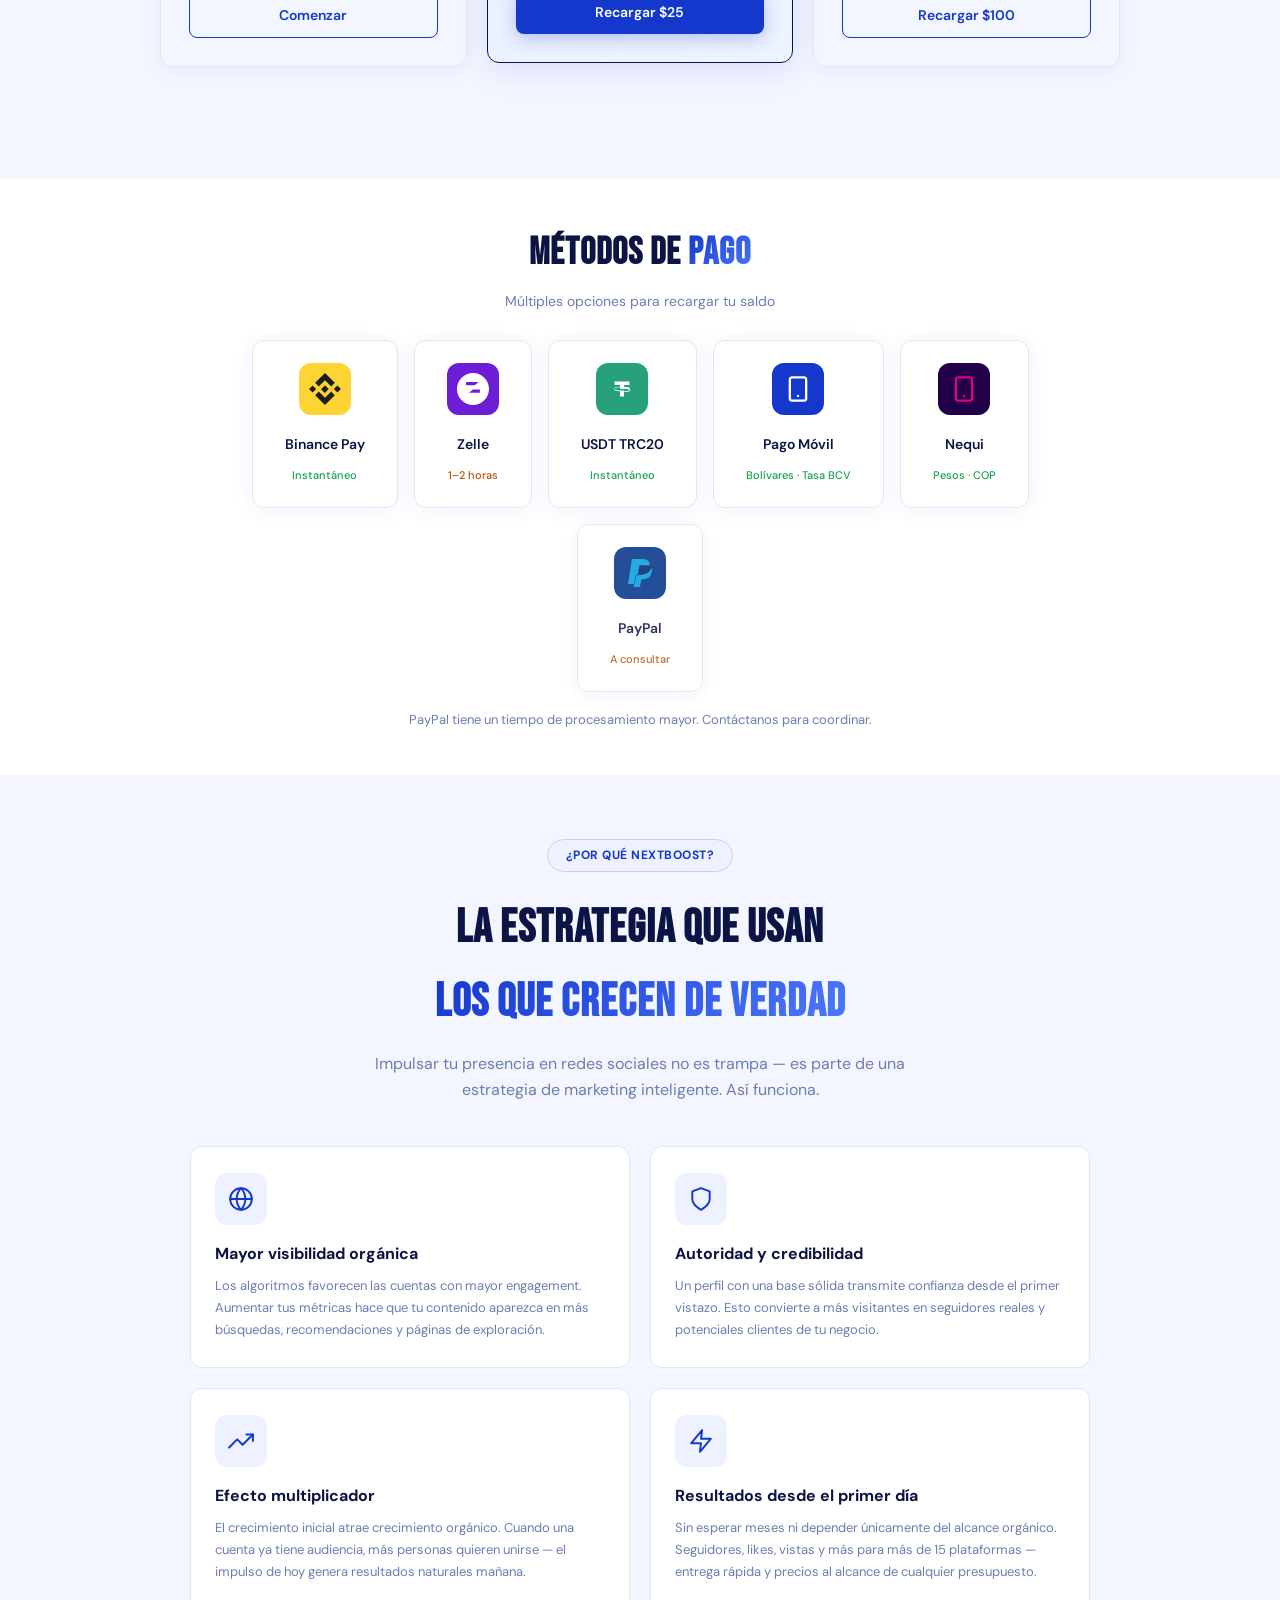
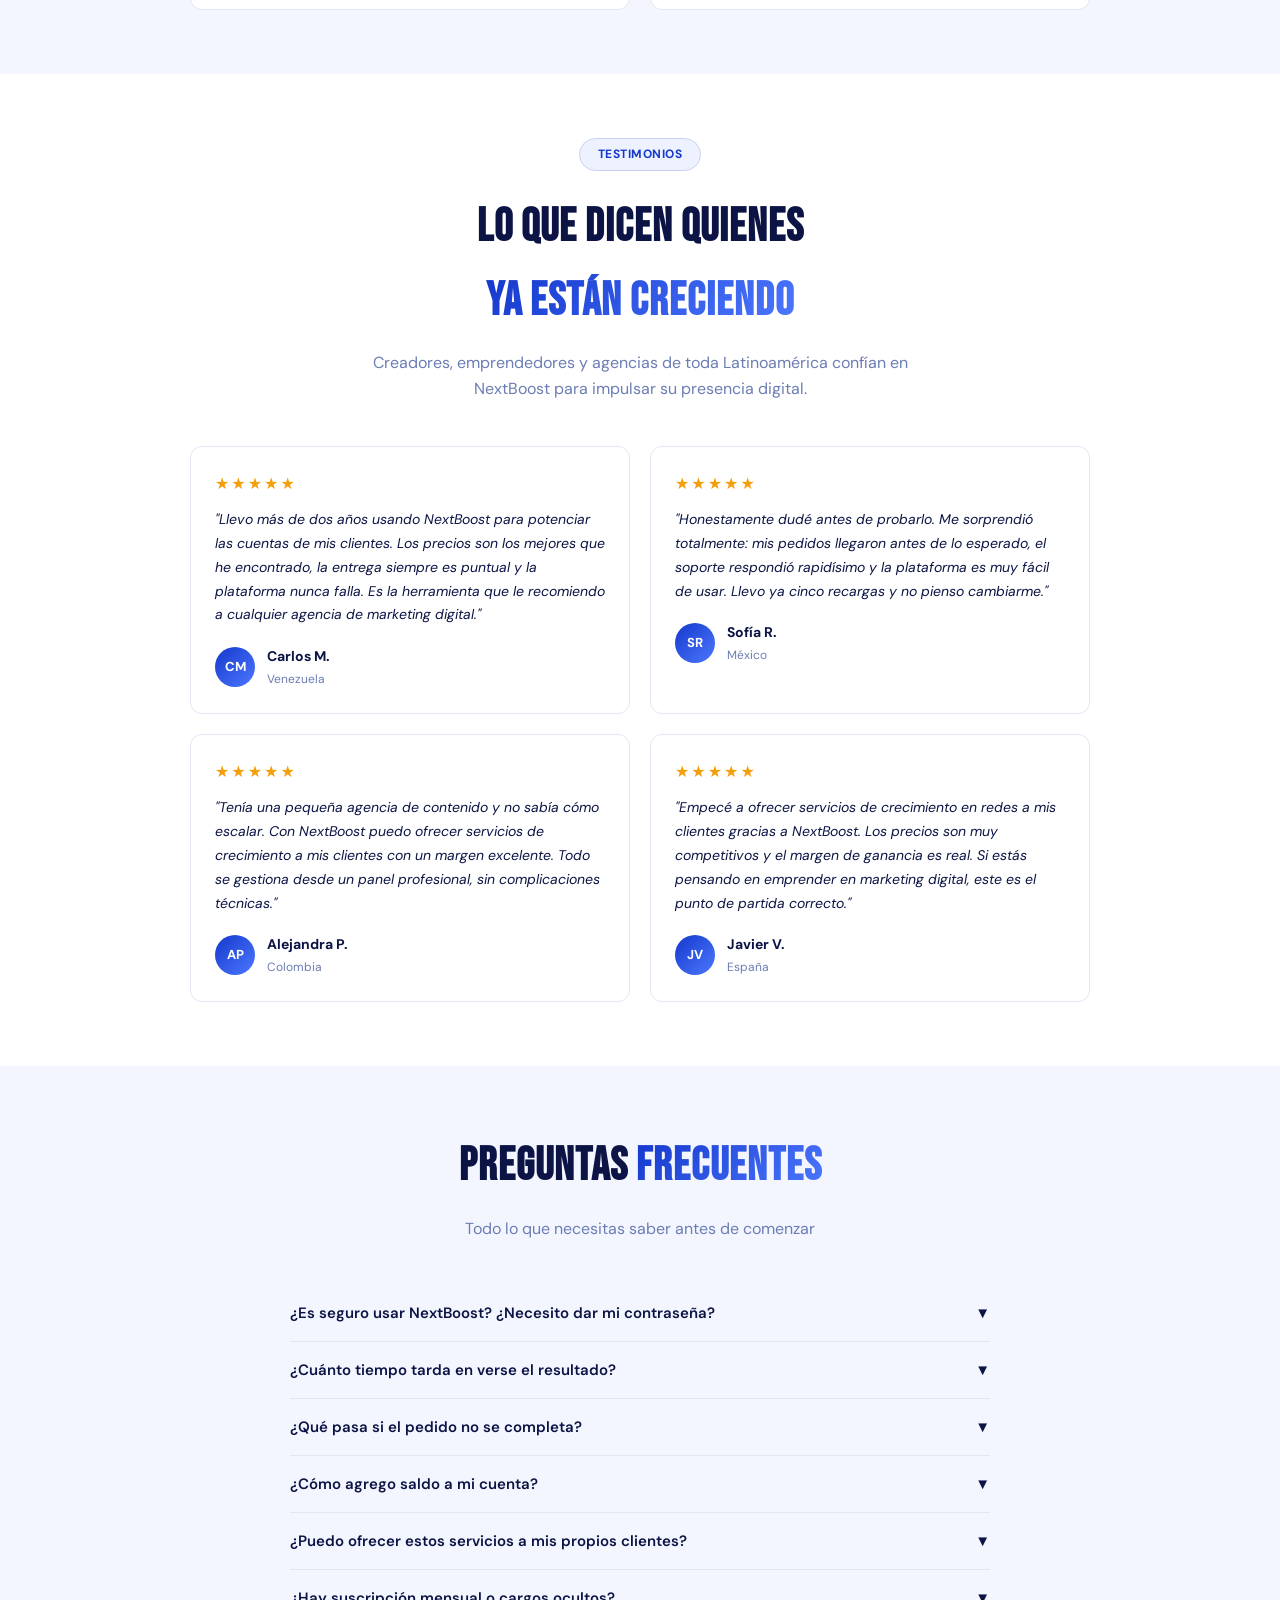
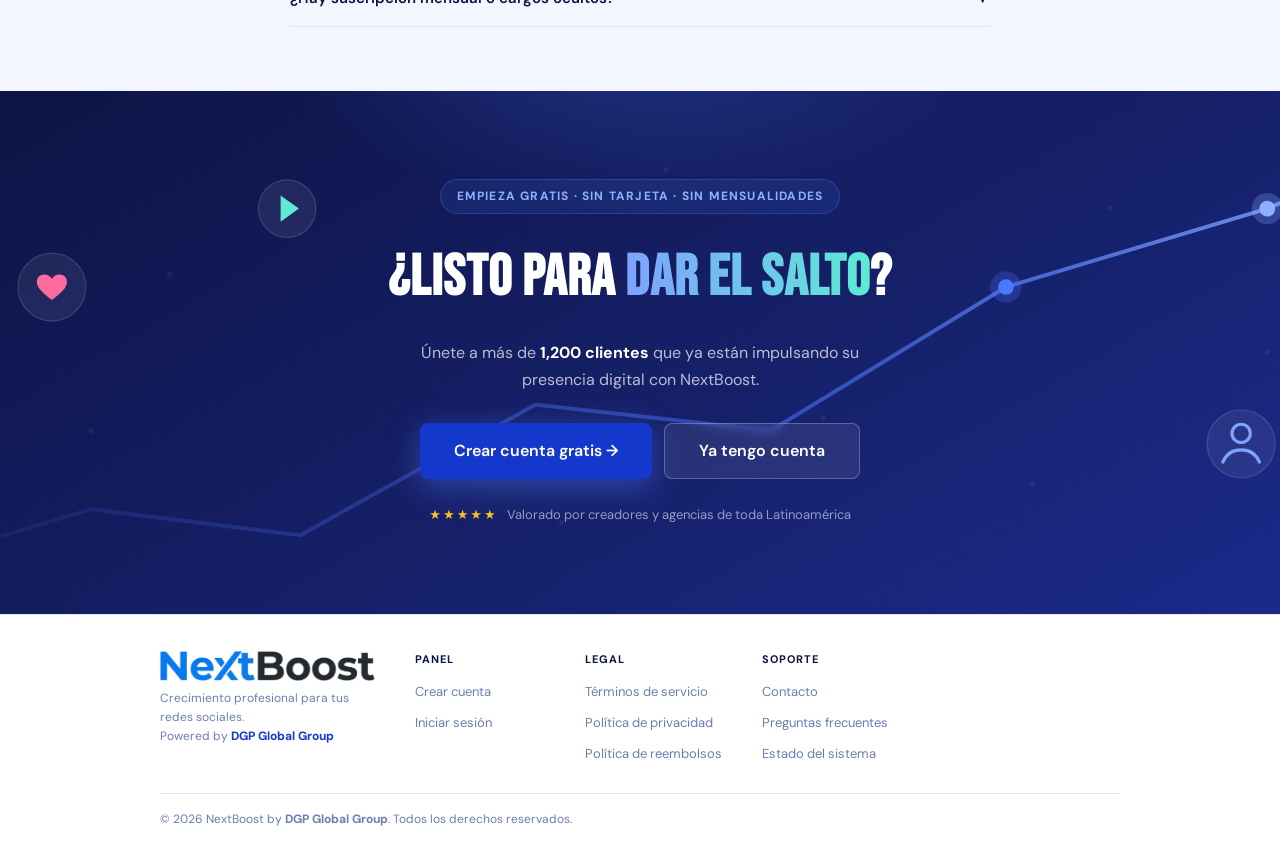
==== commit 31e44c4d: "Add Nequi (COP) payment method; remove emojis from payment sections - Admin settings: Nequi fields (" ====
--- a/index.html
+++ b/index.html
@@ -2,6 +2,7 @@
 <html lang="es">
 <head>
   <meta charset="UTF-8">
+  <meta name="google-site-verification" content="wuTtmXOd_UVgV_JBS8twzCGQLbSECuwnmnneObaPUhQ" />
   <link rel="icon" type="image/svg+xml" href="favicon.svg">
   <meta name="viewport" content="width=device-width, initial-scale=1.0">
   <title>NextBoost — Impulsa tu Presencia en Redes Sociales | Seguidores, Likes y Más</title>
@@ -104,6 +105,44 @@
     .faq-item.open .faq-arrow { transform: rotate(180deg); }
     .faq-arrow { transition: transform .2s; }
   </style>
+<!-- Structured data (JSON-LD) — helps Google understand the business -->
+<script type="application/ld+json">
+{
+  "@context": "https://schema.org",
+  "@type": "Organization",
+  "name": "NextBoost",
+  "url": "https://nextboost.dgp-link.com/",
+  "logo": "https://nextboost.dgp-link.com/img/icon-512.png",
+  "image": "https://nextboost.dgp-link.com/og-image.png",
+  "description": "Panel SMM profesional para hacer crecer tu presencia en redes sociales: seguidores, likes y vistas para Instagram, TikTok, YouTube y más.",
+  "sameAs": []
+}
+</script>
+<script type="application/ld+json">
+{
+  "@context": "https://schema.org",
+  "@type": "WebSite",
+  "name": "NextBoost",
+  "url": "https://nextboost.dgp-link.com/",
+  "inLanguage": "es"
+}
+</script>
+<script type="application/ld+json">
+{
+  "@context": "https://schema.org",
+  "@type": "Service",
+  "serviceType": "Servicios de crecimiento en redes sociales (SMM)",
+  "provider": { "@type": "Organization", "name": "NextBoost" },
+  "areaServed": "Latinoamérica",
+  "description": "Seguidores, likes, vistas y reproducciones para Instagram, TikTok, YouTube, Facebook, Spotify, Telegram y más.",
+  "offers": {
+    "@type": "Offer",
+    "priceCurrency": "USD",
+    "price": "5.00",
+    "description": "Recarga desde $5 USD, sin suscripciones."
+  }
+}
+</script>
 <!-- Cloudflare Web Analytics -->
 <script defer src='https://static.cloudflareinsights.com/beacon.min.js' data-cf-beacon='{"token": "1aea0aeb111349889a0e7e38d955d5a3"}'></script>
 <!-- End Cloudflare Web Analytics -->
@@ -472,6 +511,17 @@
         </div>
         <div style="font-weight:600;color:var(--navy)">Pago Móvil</div>
         <div style="font-size:11px;color:#16a34a;font-weight:500;margin-top:4px">Bolívares · Tasa BCV</div>
+      </div>
+
+      <!-- Nequi (Pesos colombianos) -->
+      <div class="payment-card">
+        <div class="pay-icon" style="background:#210049;border-radius:12px;width:52px;height:52px;display:flex;align-items:center;justify-content:center;margin:0 auto 10px">
+          <svg viewBox="0 0 24 24" width="28" height="28" fill="none" stroke="#e0007a" stroke-width="2" stroke-linecap="round" stroke-linejoin="round" xmlns="http://www.w3.org/2000/svg">
+            <rect x="5" y="2" width="14" height="20" rx="2"/><line x1="12" y1="18" x2="12.01" y2="18"/>
+          </svg>
+        </div>
+        <div style="font-weight:600;color:var(--navy)">Nequi</div>
+        <div style="font-size:11px;color:#16a34a;font-weight:500;margin-top:4px">Pesos · COP</div>
       </div>
 
       <!-- PayPal -->
--- a/css/style.css
+++ b/css/style.css
@@ -438,6 +438,7 @@
 .logo span { color: var(--blue); }
 .logo-img { height: 30px; width: auto; display: block; }
 .logo-img-xl { height: 44px; }
+.sidebar-logo .logo-img { height: 24px; }
 .nav-links { display: flex; align-items: center; gap: 6px; }
 .nav-links a {
   color: var(--navy); font-size: 13px; font-weight: 700;
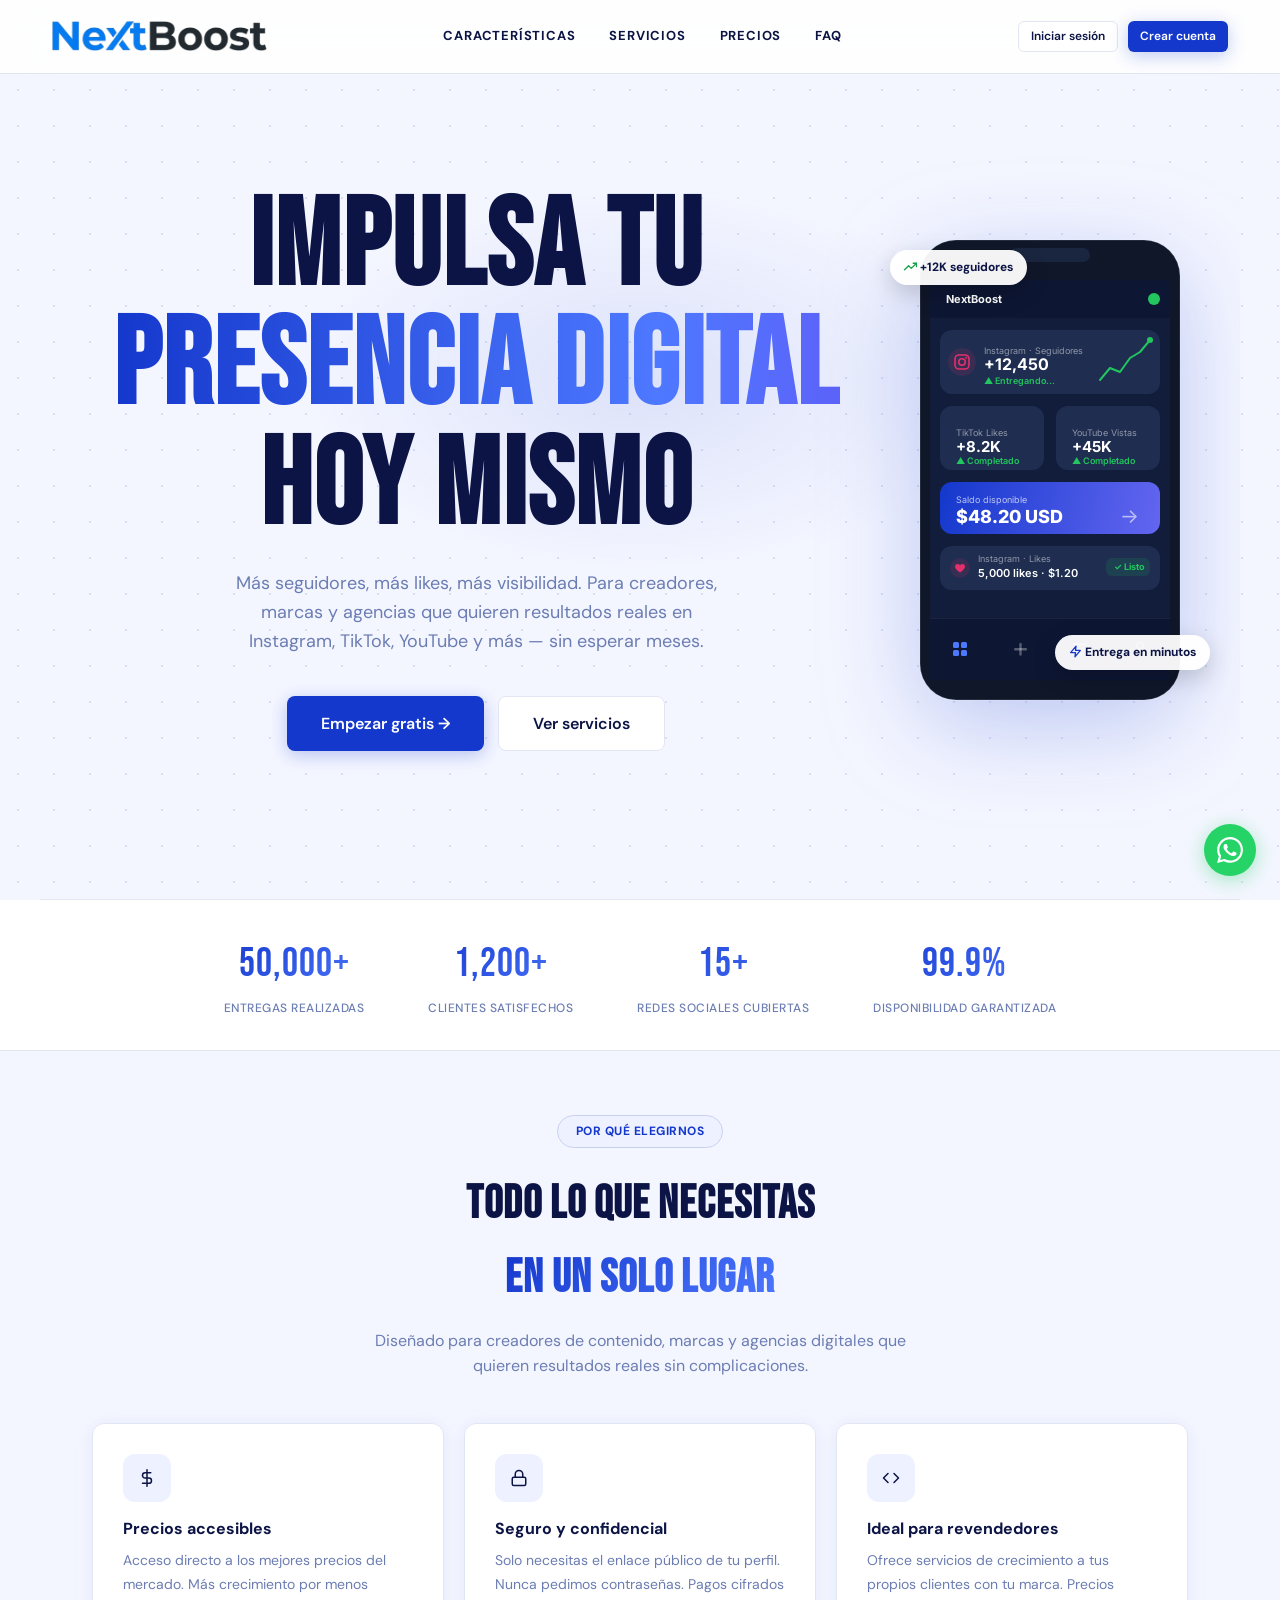
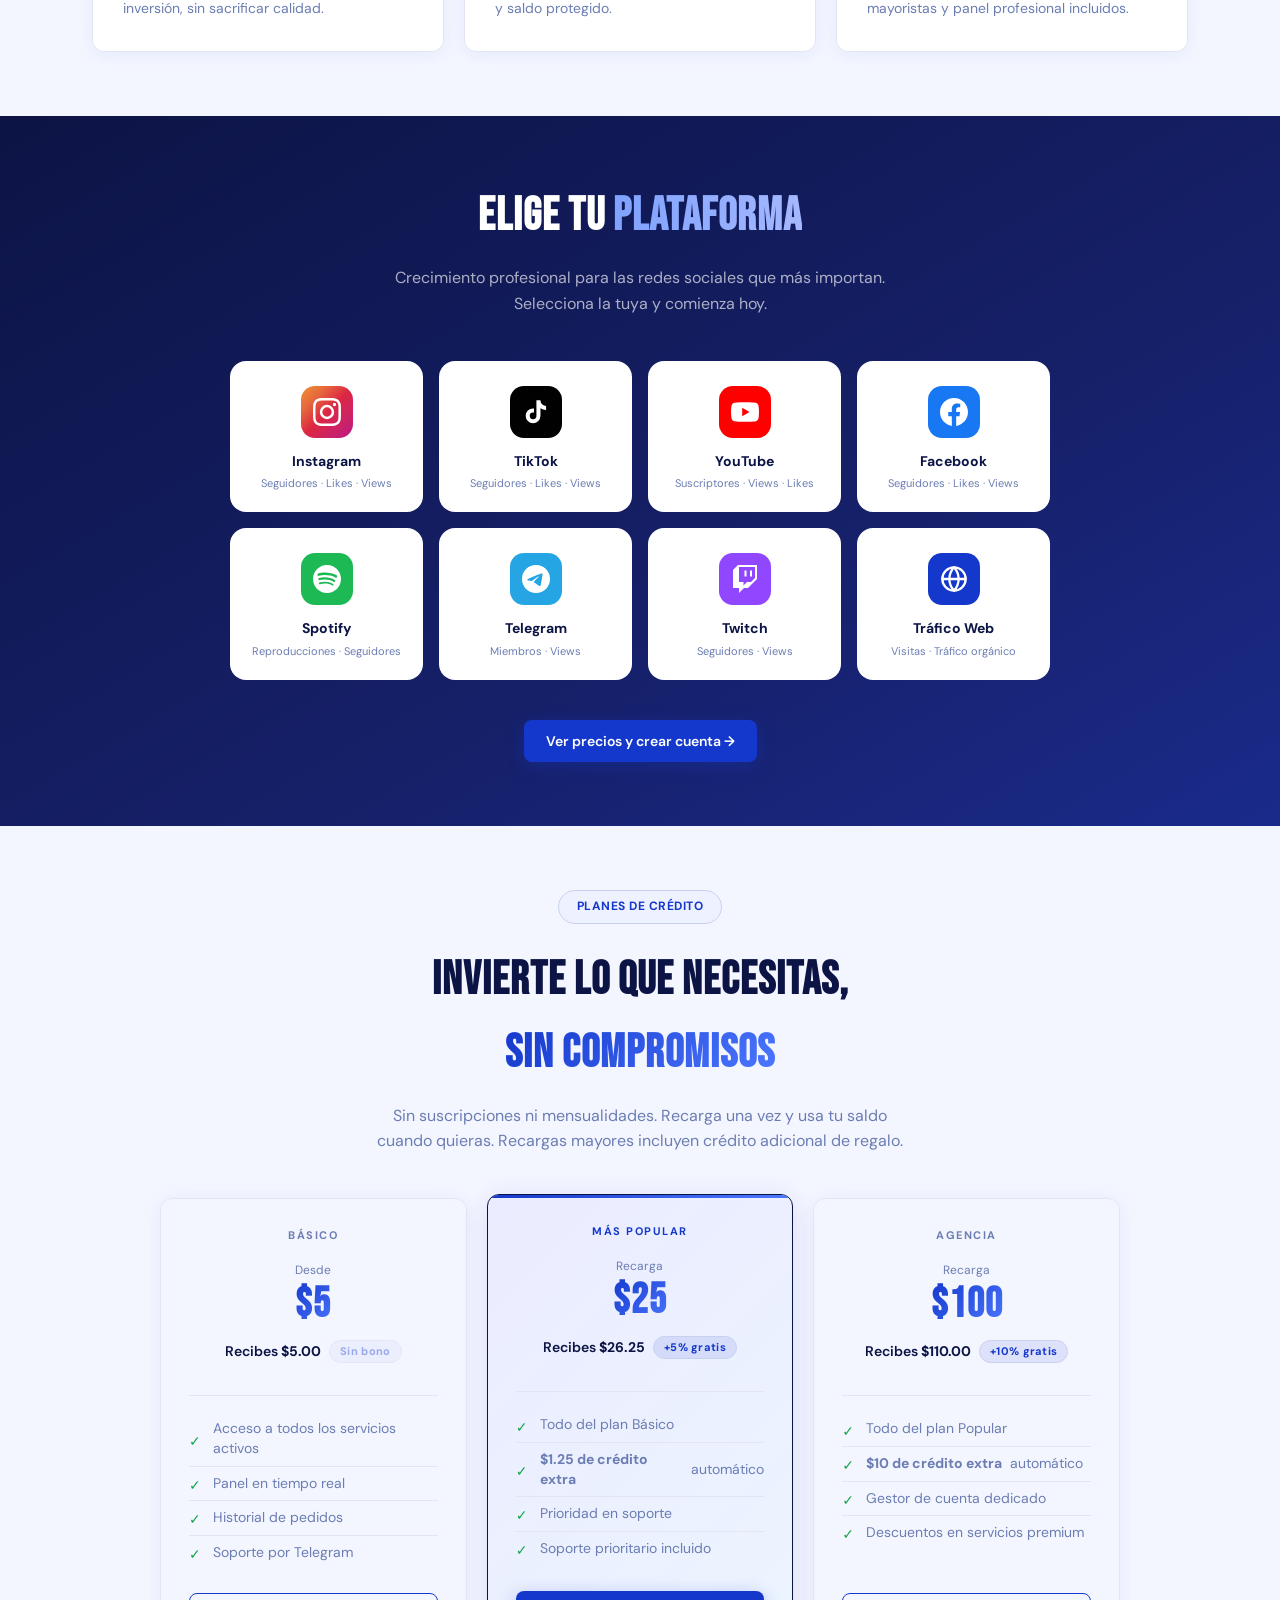
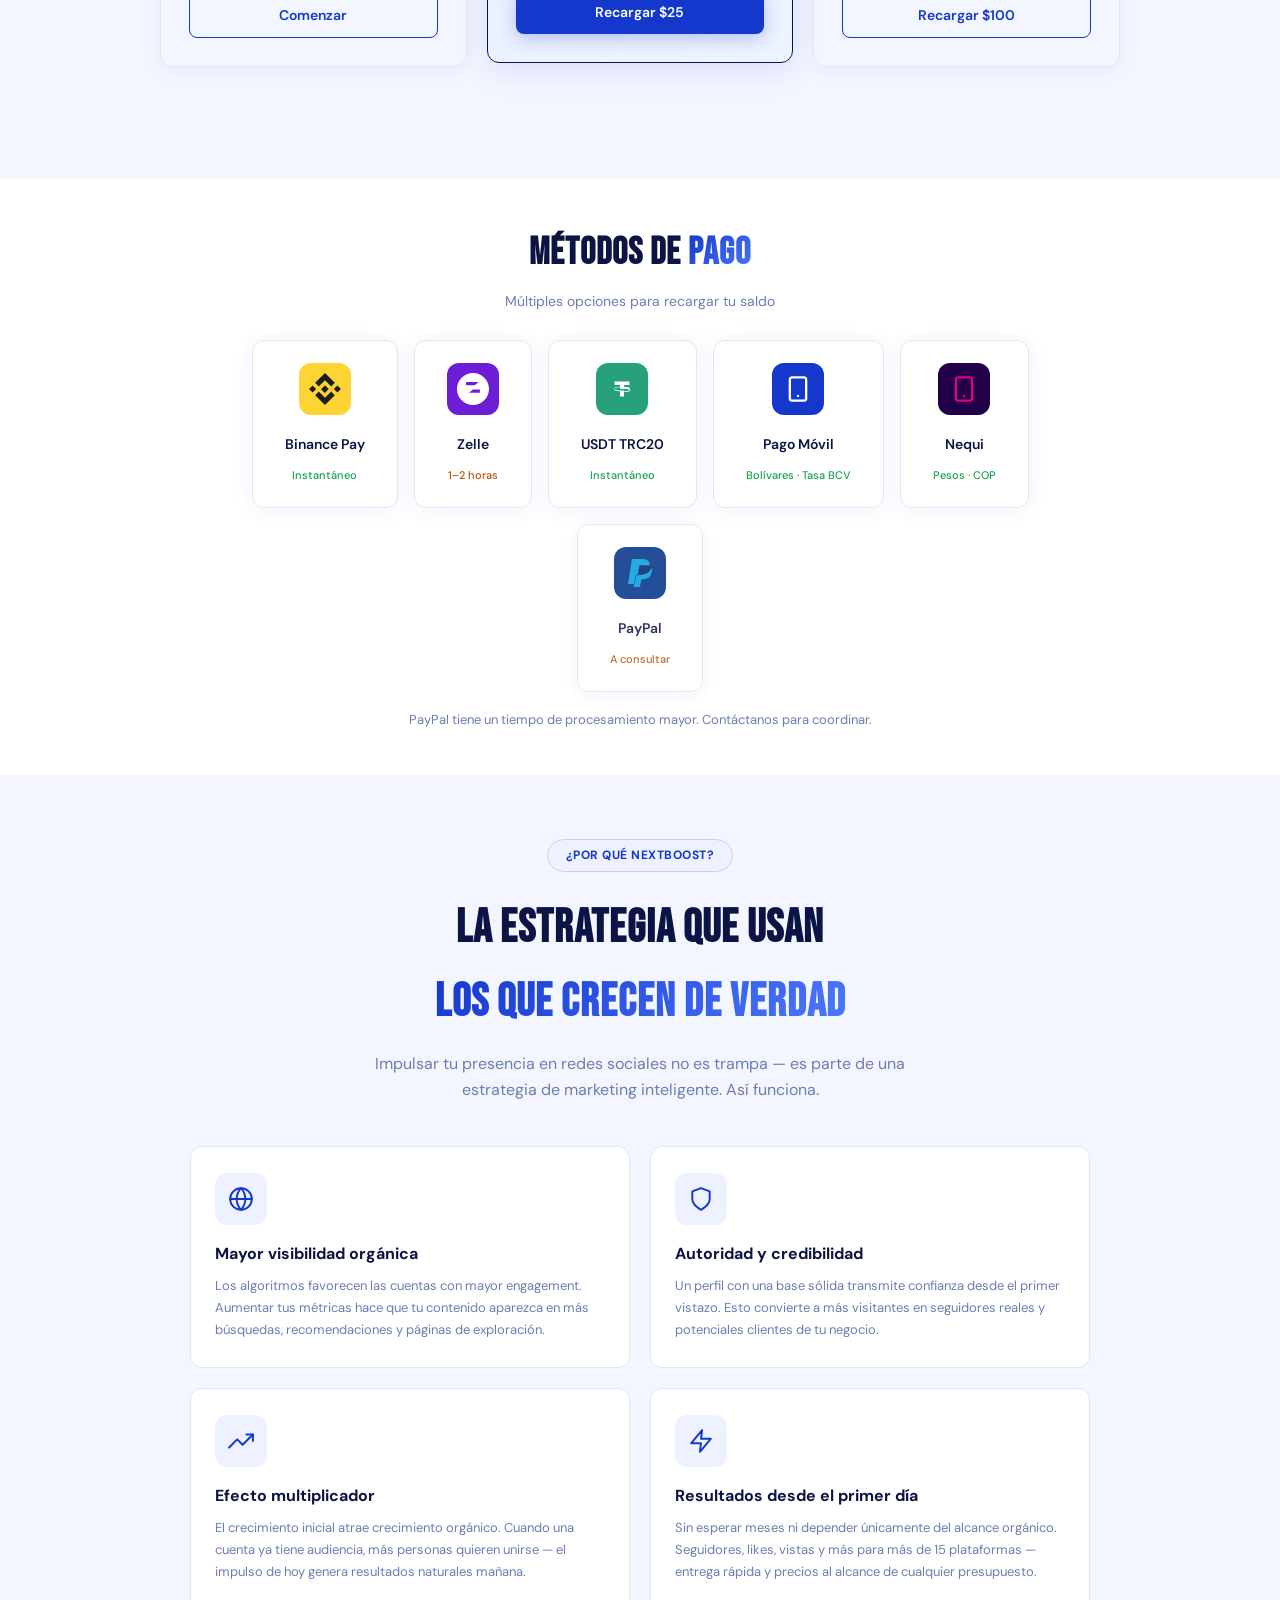
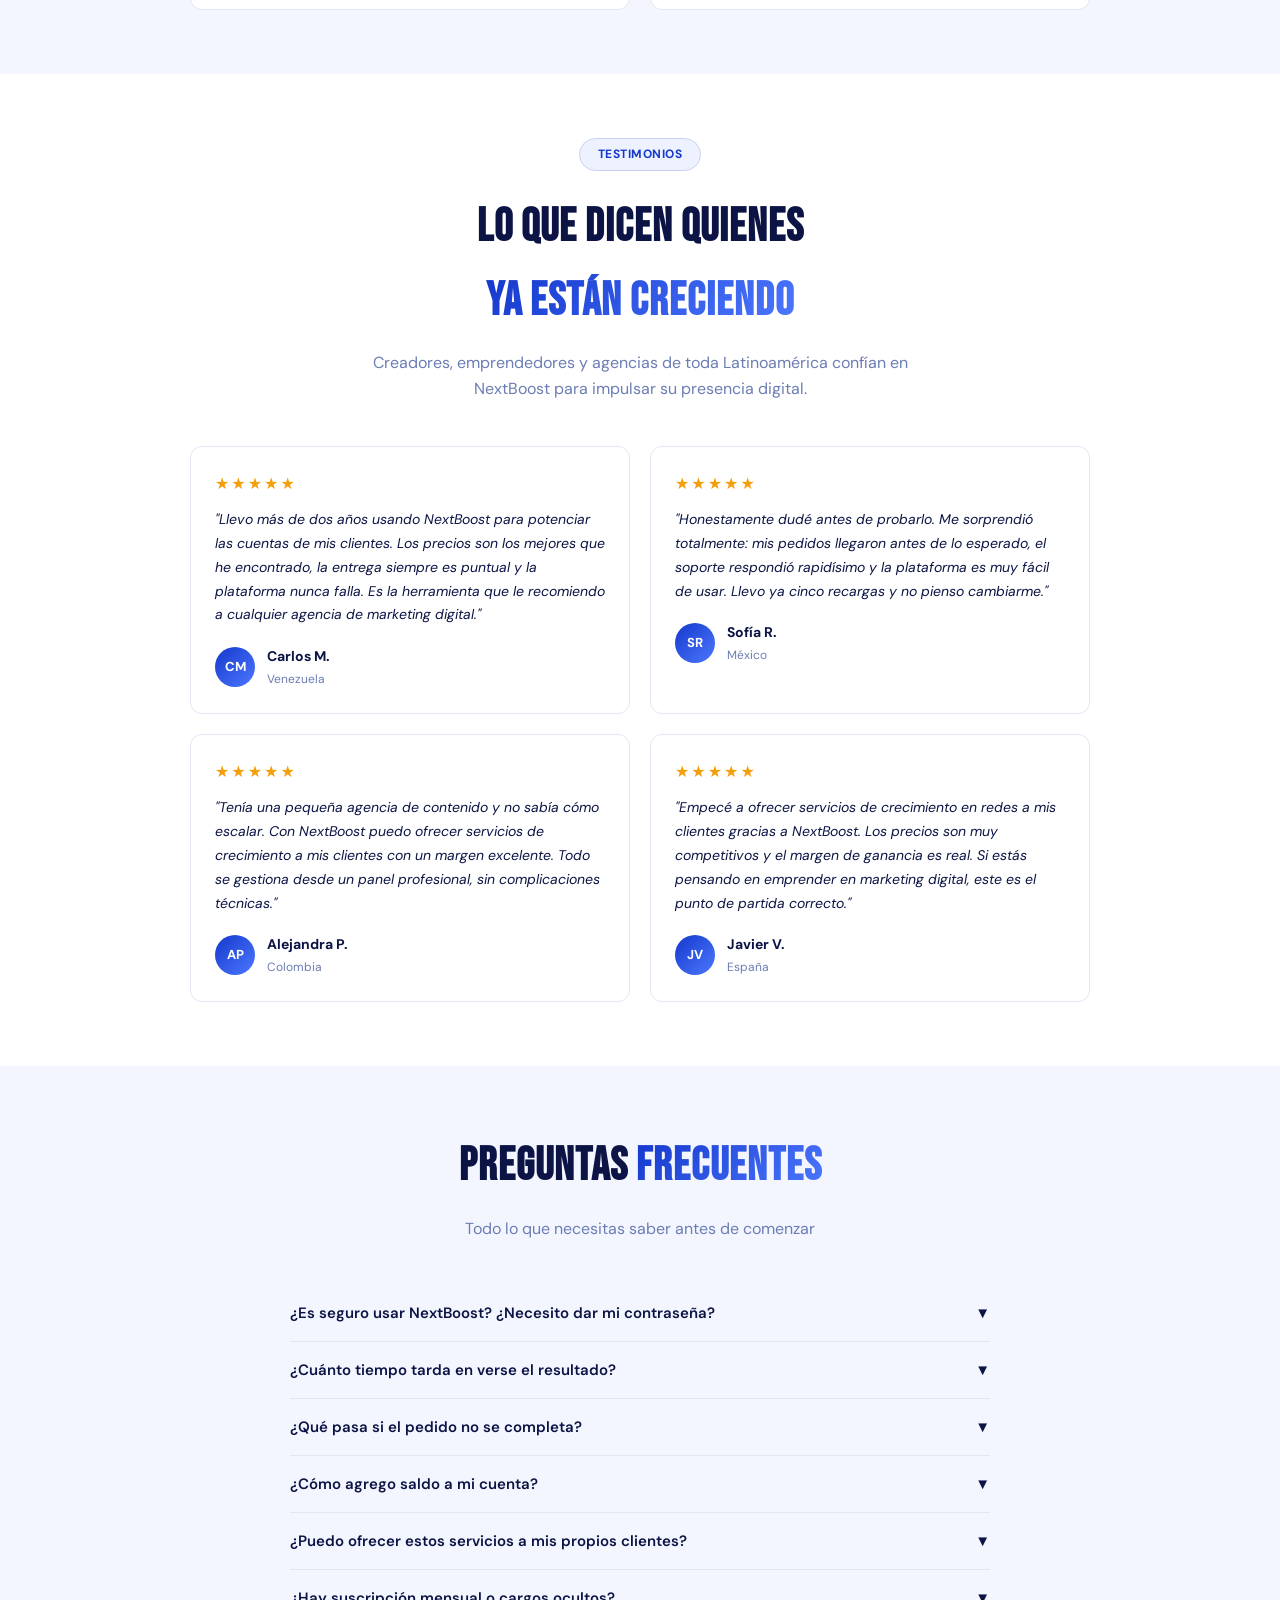
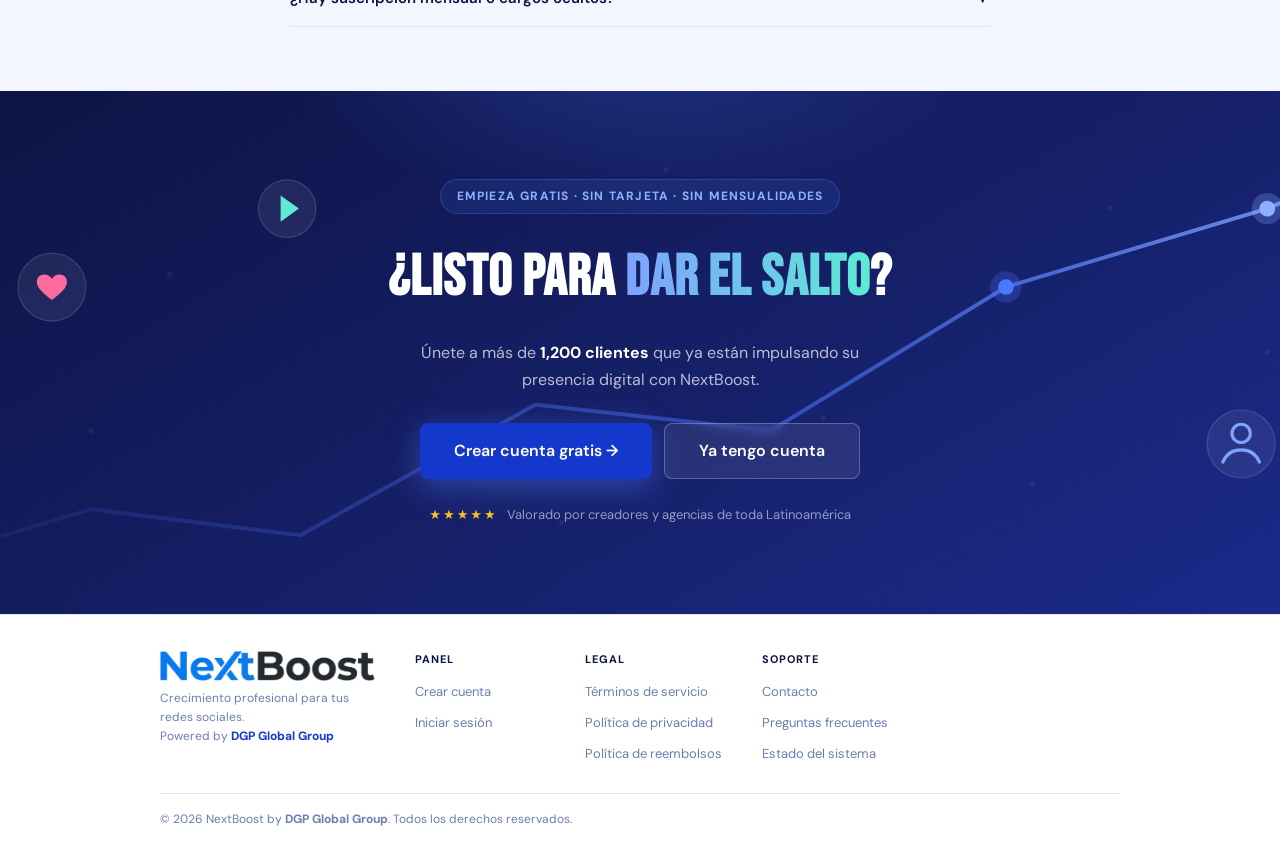
==== commit e76eb5b6: "Replace UI color-emojis with SVG icons / clean text - Buttons: CSV export, refresh, refill and delet" ====
--- a/index.html
+++ b/index.html
@@ -257,8 +257,8 @@
         <path d="M223.5 426c1.2-3 3.7-4.4 6.5-4.4s5.3 1.4 6.5 4.4" fill="none" stroke="rgba(255,255,255,.3)" stroke-width="2" stroke-linecap="round"/>
       </svg>
       <!-- Floating badges -->
-      <div class="hero-badge-float hero-badge-float-1">🚀 +12K seguidores</div>
-      <div class="hero-badge-float hero-badge-float-2">⚡ Entrega en minutos</div>
+      <div class="hero-badge-float hero-badge-float-1"><svg width="13" height="13" viewBox="0 0 24 24" fill="none" stroke="#16a34a" stroke-width="2.4" stroke-linecap="round" stroke-linejoin="round" style="vertical-align:-2px"><polyline points="23 6 13.5 15.5 8.5 10.5 1 18"/><polyline points="17 6 23 6 23 12"/></svg> +12K seguidores</div>
+      <div class="hero-badge-float hero-badge-float-2"><svg width="13" height="13" viewBox="0 0 24 24" fill="none" stroke="#1438cc" stroke-width="2.4" stroke-linecap="round" stroke-linejoin="round" style="vertical-align:-2px"><polygon points="13 2 3 14 12 14 11 22 21 10 12 10 13 2"/></svg> Entrega en minutos</div>
     </div>
   </div>
 </section>
